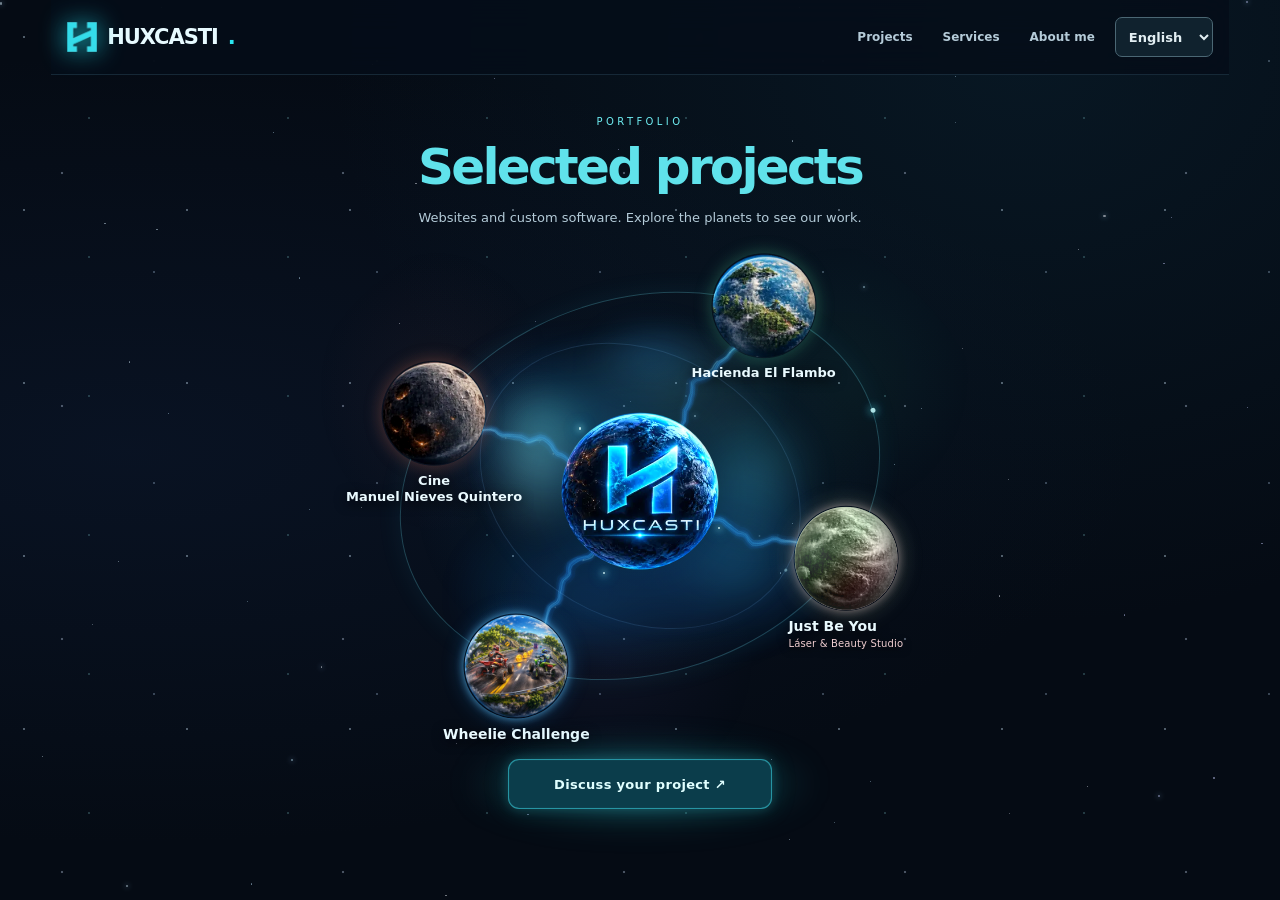
==== index.html @ 581610d3 "Show Hacienda El Flambo project cover in matching responsive panel" ====
<!DOCTYPE html>
<html lang="es">
<head>
<meta charset="UTF-8">
<meta name="viewport" content="width=device-width,initial-scale=1.0,viewport-fit=cover">
<meta name="theme-color" content="#050b17">
<meta name="description" content="Huxcasti crea páginas web, herramientas digitales y sistemas a la medida para negocios en Puerto Rico. Explora nuestros proyectos y solicita una cotización.">
<title>Huxcasti | Diseño web y sistemas digitales en Puerto Rico</title>
<style>
:root { --cyan:#27e0eb; --white:#eaf7ff; --muted:#9ab7cd; --night:#050b17; --line:rgba(129,220,243,.19); }
*{box-sizing:border-box} html,body{height:100%;margin:0;background:var(--night);color:var(--white);font-family:Inter,ui-sans-serif,system-ui,-apple-system,BlinkMacSystemFont,"Segoe UI",sans-serif;overflow:hidden}
button,a{-webkit-tap-highlight-color:transparent} button{font:inherit;cursor:pointer}
canvas#universe{position:fixed;inset:0;display:block;width:100%;height:100%;touch-action:none;outline:none}
#cosmic-bg{position:fixed;inset:0;z-index:0;background:radial-gradient(ellipse at 52% 50%,rgba(11,61,81,.50),transparent 56%),radial-gradient(ellipse at 78% 7%,rgba(40,43,83,.36),transparent 47%),#050b17;pointer-events:none}
#app{position:relative;z-index:2;width:100%;height:100%;pointer-events:none}
header{display:flex;justify-content:space-between;align-items:center;position:absolute;top:0;left:0;width:100%;padding:25px clamp(22px,5vw,74px);pointer-events:none}
.brand{display:flex;align-items:center;gap:13px;text-decoration:none;color:#fff;font-size:21px;font-weight:800;letter-spacing:-.055em;pointer-events:auto}.brand img{width:35px;height:35px;object-fit:contain;filter:drop-shadow(0 0 8px rgba(31,226,235,.35))}.brand .dot{color:var(--cyan)}
.topright{font-size:11px;color:#abc5d3;letter-spacing:.17em;text-transform:uppercase;display:flex;align-items:center;gap:12px}.online{width:7px;height:7px;background:#48e8b0;border-radius:50%;box-shadow:0 0 15px #48e8b0;display:inline-block}
.intro{position:absolute;left:clamp(24px,6vw,90px);top:clamp(112px,22vh,244px);max-width:375px;pointer-events:none}.eyebrow{color:var(--cyan);letter-spacing:.34em;text-transform:uppercase;font-size:10px;font-weight:700;display:block;margin-bottom:17px}.intro h1{font-size:clamp(46px,6.6vw,96px);line-height:.89;margin:0;font-weight:900;letter-spacing:-.075em;text-shadow:0 8px 60px #020813}.intro h1 span{display:block;color:var(--cyan)}.intro p{color:#bdd2df;font-size:clamp(13px,1.14vw,15px);line-height:1.75;max-width:315px;margin-top:22px}.intro .line{width:38px;height:2px;background:var(--cyan);margin-top:24px}
.controls{position:absolute;right:clamp(24px,5vw,72px);bottom:clamp(35px,6vh,70px);text-align:right;max-width:240px;color:#97aec3;font-size:11px;letter-spacing:.06em;line-height:1.8}.controls b{color:#d2faff;font-weight:600}
.project-dock{position:absolute;left:clamp(24px,6vw,90px);bottom:clamp(32px,7vh,76px);display:flex;flex-direction:column;gap:9px;min-width:285px;pointer-events:auto}.dock-title{color:#b5cad6;letter-spacing:.22em;font-size:10px;text-transform:uppercase;margin:0 0 8px}.dock-item{width:100%;display:flex;align-items:center;gap:12px;padding:9px 12px;text-align:left;color:#d6e7f3;border:1px solid transparent;background:transparent;border-radius:12px;transition:background .2s,border-color .2s,transform .2s}.dock-item:hover,.dock-item:focus-visible{outline:none;background:rgba(26,71,87,.3);border-color:var(--line);transform:translateX(4px)}.dock-dot{width:9px;height:9px;flex:none;border-radius:50%;box-shadow:0 0 15px currentColor}.dock-item strong{display:block;font-size:13px;letter-spacing:.005em;font-weight:600}.dock-item small{display:block;font-size:10px;color:#8ca4ba;margin-top:3px}
.hint{position:absolute;top:48%;left:50%;transform:translate(-50%,-50%);font-size:10px;letter-spacing:.2em;text-transform:uppercase;color:rgba(183,237,247,.7);pointer-events:none;white-space:nowrap;opacity:0;transition:opacity .3s}.hint.show{opacity:1}
.tag{position:absolute;z-index:3;transform:translate(-50%,-50%);padding:7px 10px;color:#d8faff;background:rgba(6,22,37,.58);border:1px solid rgba(125,227,240,.18);border-radius:20px;backdrop-filter:blur(9px);font-size:10px;letter-spacing:.12em;text-transform:uppercase;white-space:nowrap;pointer-events:auto;cursor:pointer;transition:background .2s,opacity .2s}.tag:hover{background:rgba(17,78,99,.76)}.tag[hidden]{display:none}
.card-wrap{position:absolute;inset:0;background:rgba(1,7,15,.62);backdrop-filter:blur(7px);display:flex;justify-content:flex-end;align-items:center;pointer-events:auto;opacity:0;visibility:hidden;transition:opacity .28s,visibility .28s}.card-wrap.open{opacity:1;visibility:visible}
.card{margin-right:clamp(18px,6vw,90px);width:min(390px,calc(100vw - 36px));border:1px solid rgba(116,224,245,.25);border-radius:22px;padding:35px;background:linear-gradient(145deg,rgba(14,34,53,.96),rgba(4,13,27,.96));box-shadow:0 28px 115px rgba(0,0,0,.56),inset 0 1px 0 rgba(255,255,255,.07);position:relative;transform:translateX(20px);transition:transform .28s}.card-wrap.open .card{transform:translateX(0)}.close{position:absolute;top:17px;right:17px;width:32px;height:32px;border-radius:50%;border:1px solid rgba(171,233,244,.2);background:rgba(255,255,255,.04);color:#eaf7ff;font-size:20px}.close:hover{background:rgba(255,255,255,.12)}.card-overline{font-size:10px;letter-spacing:.25em;color:var(--cyan);text-transform:uppercase}.card h2{font-size:clamp(28px,3.5vw,38px);line-height:1.05;margin:20px 0 10px;letter-spacing:-.05em}.card p{font-size:14px;color:#b5ccdf;line-height:1.75}.card .tagline{color:#fff;opacity:.8;font-size:12px;margin:0 0 18px}.badges{display:flex;gap:8px;flex-wrap:wrap;margin:22px 0}.badge{border:1px solid rgba(137,216,230,.18);background:rgba(62,125,145,.12);color:#b8dbe9;padding:7px 10px;border-radius:30px;font-size:10px}.visit{display:flex;justify-content:center;align-items:center;gap:8px;width:100%;padding:15px 14px;background:var(--cyan);color:#06212b;border-radius:12px;text-decoration:none;font-size:13px;font-weight:800;transition:transform .2s,filter .2s}.visit:hover{transform:translateY(-2px);filter:brightness(1.09)}.visit[aria-disabled="true"]{pointer-events:none;opacity:.5}.back{display:inline-flex;margin-top:16px;color:#acc8d8;text-decoration:none;font-size:12px;background:transparent;border:none;padding:6px 0}.back:hover{color:white}
#loading{position:fixed;z-index:20;inset:0;background:#050b17;display:flex;align-items:center;justify-content:center;flex-direction:column;gap:22px;transition:opacity .75s,visibility .75s;pointer-events:none}#loading img{width:82px;filter:drop-shadow(0 0 24px #20dcea)}#loading span{font-size:10px;letter-spacing:.3em;text-transform:uppercase;color:#b0ccd7}#loading.done{opacity:0;visibility:hidden}
#fallback{display:none;position:fixed;inset:10vh 5vw 0;overflow-y:auto;padding:36px 10px 45px;text-align:center;background:#050b17;z-index:4}#fallback h1{font-size:44px;margin:8px 0}#fallback p{color:#b9d0df}#fallback a{display:block;text-align:left;border:1px solid #244d60;background:#0e2131;border-radius:12px;padding:18px;margin:14px auto;color:#e8fcff;max-width:500px;text-decoration:none}#fallback small{display:block;color:#91afbf;margin-top:7px}
@media(max-width:760px){header{padding:19px 19px}.brand{font-size:19px}.brand img{width:29px;height:29px}.topright{font-size:8px}.intro{left:24px;top:93px;width:80vw;max-width:320px}.intro h1{font-size:clamp(46px,14vw,66px)}.intro p{font-size:12px;margin-top:12px;max-width:260px;line-height:1.55}.intro .line{margin-top:11px}.eyebrow{margin-bottom:12px;font-size:9px}.project-dock{left:15px;right:15px;bottom:max(18px,env(safe-area-inset-bottom));min-width:0;display:grid;grid-template-columns:repeat(3,minmax(0,1fr));gap:5px}.dock-title{grid-column:1/-1;margin:0 0 1px 3px;font-size:9px}.dock-item{min-width:0;padding:10px 7px 9px;display:flex;align-items:flex-start;flex-direction:column;gap:8px;border:1px solid rgba(91,157,184,.17);background:rgba(6,19,34,.62);backdrop-filter:blur(7px);border-radius:13px}.dock-item:hover{transform:none}.dock-item strong{font-size:11px;line-height:1.12}.dock-item small{font-size:9px;line-height:1.16}.dock-dot{width:7px;height:7px}.controls{display:none}.tag{font-size:8px;padding:5px 8px}.card-wrap{justify-content:center;align-items:flex-end}.card{margin:0 10px max(10px,env(safe-area-inset-bottom));width:calc(100vw - 20px);padding:25px 24px 18px;border-radius:22px}.card h2{font-size:28px}.card p{font-size:13px}.card .badges{margin:12px 0}.card-wrap.open .card{transform:translateY(0)}.card{transform:translateY(18px)}}
@media(max-width:400px){.intro{top:76px}.intro h1{font-size:46px}.intro p{font-size:11px}.project-dock{bottom:max(9px,env(safe-area-inset-bottom))}.tag{letter-spacing:0}}
@media(prefers-reduced-motion:reduce){*{scroll-behavior:auto!important;animation-duration:.001ms!important;transition-duration:.001ms!important}}

/* V2: progresive enhancement. A beautiful, usable HTML/CSS scene exists even with JS disabled. */
#loading{display:none!important}
#fallback{display:block;position:fixed;z-index:12;inset:0;overflow-x:hidden;overflow-y:auto;overscroll-behavior:contain;touch-action:pan-y;
  background:radial-gradient(ellipse at 55% 44%, #11354d 0%, #091525 42%, #040916 85%);
  padding:0 clamp(18px,4vw,55px) max(25px,env(safe-area-inset-bottom));
  color:#e7faff;text-align:center;isolation:isolate}
body.webgl-ready #fallback{display:none!important}
#fallback::before{content:"";position:absolute;inset:0;z-index:-1;pointer-events:none;opacity:.75;
  background-image:radial-gradient(1px 1px at 7% 13%,#fff 99%,transparent),radial-gradient(1.5px 1.5px at 33% 17%,#aef5ff 99%,transparent),radial-gradient(1px 1px at 76% 21%,#fff 99%,transparent),radial-gradient(1px 1px at 89% 55%,#fff 99%,transparent),radial-gradient(2px 2px at 12% 67%,#c5eaff 99%,transparent),radial-gradient(1px 1px at 24% 84%,#fff 99%,transparent),radial-gradient(1px 1px at 72% 85%,#fff 99%,transparent),radial-gradient(1.5px 1.5px at 55% 62%,#fff 99%,transparent);
  background-size:310px 290px}
#fallback .f-head{display:flex;justify-content:space-between;align-items:center;gap:12px;padding:24px 0 4px;max-width:1150px;margin:auto}
#fallback .f-brand{display:flex;align-items:center;gap:10px;font-size:19px;font-weight:850;letter-spacing:-.05em}
#fallback .f-brand img{width:30px;height:30px;object-fit:contain;filter:drop-shadow(0 0 12px #1fd9e6)}
#fallback .f-chip{font-size:10px;letter-spacing:.17em;color:#87e8f1;white-space:nowrap;border:1px solid #2a7280;background:#06232d;padding:9px 12px;border-radius:30px}
#fallback .f-title{margin:27px auto 0;max-width:600px}
#fallback .f-title .f-kicker{font-size:10px;letter-spacing:.34em;color:#6feef3;text-transform:uppercase}
#fallback .f-title h1{margin:12px auto 8px;font-size:clamp(37px,6vw,62px);font-weight:900;letter-spacing:-.065em;line-height:1.02}
#fallback .f-title h1 em{font-style:normal;color:#4be6ee}
#fallback .f-title p{margin:9px auto 0;font-size:13px;line-height:1.55;color:#b5cfdd;max-width:480px}
#fallback .f-space{height: min(53vh,490px);min-height:315px;max-width:660px;margin:8px auto 8px;position:relative;perspective:700px}
#fallback .f-orbit{position:absolute;left:50%;top:50%;width:min(72%,440px);height:74%;border:1px solid rgba(63,220,230,.22);border-radius:50%;transform:translate(-50%,-50%) rotate(-18deg);box-shadow:0 0 60px #2fdcec10}
#fallback .f-orbit.two{width:51%;height:54%;border-color:#9dc2f225;transform:translate(-50%,-50%) rotate(30deg)}
#fallback .f-core{position:absolute;left:50%;top:53%;transform:translate(-50%,-50%);width:116px;height:116px;display:grid;place-items:center;border-radius:50%;background:radial-gradient(circle,#05b5c743 0%,#0b5e7c1d 58%,transparent 71%);box-shadow:0 0 80px 18px #16deed22;animation:f-hover 7s ease-in-out infinite}
#fallback .f-core img{width:80px;height:80px;object-fit:contain;filter:drop-shadow(0 0 20px #0ccadf)}
#fallback a.f-planet{position:absolute;display:flex;align-items:center;flex-direction:column;gap:7px;min-width:115px;max-width:145px;text-decoration:none!important;border:none!important;border-radius:15px;background:transparent!important;margin:0!important;padding:5px!important;color:#eafaff!important;outline-offset:5px;transform:translate(-50%,-50%);animation:f-hover 6s ease-in-out infinite;touch-action:manipulation}
#fallback a.f-planet:focus-visible{outline:2px solid #6be9ef}
#fallback .f-ball{display:block;position:relative;flex:none;width:clamp(68px,16vw,105px);height:clamp(68px,16vw,105px);border-radius:50%;border:1px solid #ffffff24;box-shadow:inset -23px -17px 25px #030610af,inset 9px 8px 25px #ffffff43,0 0 34px currentColor;transition:transform .22s}
#fallback a.f-planet:active .f-ball,#fallback a.f-planet:hover .f-ball{transform:scale(1.13)}
#fallback .f-ball::before{content:"";position:absolute;inset:14%;border-radius:50%;background:repeating-linear-gradient(160deg,transparent 0 15px,#ffffff10 18px 24px,transparent 30px)}
#fallback a.f-planet strong{font-size:clamp(11px,2.2vw,14px);line-height:1.2;text-shadow:0 3px 12px #010710;font-weight:750}
#fallback a.f-planet small{font-size:10px;color:#b3cede;margin:0!important;line-height:1.15}
#fallback .f-cine{left:17%;top:25%;animation-delay:-1s!important}
#fallback .f-cine .f-ball{background:radial-gradient(circle at 31% 24%,#ffc295,#ad4763 37%,#452450 73%,#080b29 100%);color:#ff9875}
#fallback .f-flambo{left:82%;top:34%;animation-delay:-4s!important}
#fallback .f-flambo .f-ball{background:radial-gradient(circle at 31% 22%,#adffda,#3e9f93 32%,#156560 65%,#092332 100%);color:#48f2bc}
#fallback .f-just{left:45%;top:86%;animation-delay:-2s!important}
#fallback .f-just .f-ball{background:radial-gradient(circle at 31% 22%,#e9c8fc,#9172cb 32%,#4b347c 69%,#100c33 100%);color:#bda4ff}
#fallback .f-guide{font-size:12px;letter-spacing:.12em;text-transform:uppercase;color:#8fe9f5;margin:2px auto 10px}
#fallback .f-tiles{display:flex;gap:10px;justify-content:center;flex-wrap:wrap;max-width:1000px;margin:18px auto 15px}
#fallback .f-tiles a{display:block;flex:1 1 190px;max-width:275px;min-width:170px;text-align:left;text-decoration:none;border:1px solid #22536d;background:#071a2ad9;color:#e8fcff;border-radius:12px;margin:0;padding:15px;line-height:1.3}
#fallback .f-tiles a:hover{border-color:#48d6e1;background:#0c293c}
#fallback .f-tiles a b{font-size:13px}#fallback .f-tiles a small{font-size:10px;color:#aac7d6;margin:6px 0 0}
#fallback .f-note{color:#698ba3;font-size:10px;margin:15px auto 8px}
@keyframes f-hover{0%,100%{translate:0 0}50%{translate:0 -11px}}
@media(max-width:600px){#fallback .f-head{padding-top:18px}#fallback .f-chip{font-size:8px;padding:7px 8px}#fallback .f-title{margin-top:25px}#fallback .f-title h1{font-size:42px}#fallback .f-space{height:44vh;min-height:310px;margin-top:6px}#fallback a.f-planet{min-width:100px;max-width:110px}#fallback .f-cine{left:16%;top:26%}#fallback .f-flambo{left:82%;top:36%}#fallback .f-just{left:42%;top:86%}#fallback .f-core{width:92px;height:92px}#fallback .f-core img{width:63px;height:63px}#fallback .f-orbit{height:68%;width:85%}#fallback .f-tiles{margin:20px auto}#fallback .f-tiles a{flex-basis:145px;min-width:120px}}
@media(max-width:375px){#fallback .f-title h1{font-size:34px}#fallback .f-space{height:41vh;min-height:300px}#fallback .f-brand{font-size:16px}}
@media(prefers-reduced-motion:reduce){#fallback .f-core,#fallback a.f-planet{animation:none!important}}


/* V3: selección de planetas sin JavaScript para archivos en iPhone. */
#fallback .f-focus{position:fixed;inset:0;z-index:80;overflow-y:auto;overscroll-behavior:contain;
 background:radial-gradient(ellipse at 50% 30%,#15364c 0%,#071526 43%,#020815 100%);visibility:hidden;opacity:0;pointer-events:none;
 transition:opacity .32s ease,visibility .32s;display:flex;align-items:center;justify-content:center;padding:max(22px,env(safe-area-inset-top)) 18px max(30px,env(safe-area-inset-bottom));text-align:center}
#fallback .f-focus:target{visibility:visible;opacity:1;pointer-events:auto}
#fallback .f-focus-inner{position:relative;width:min(540px,100%);margin:auto;display:flex;flex-direction:column;align-items:center}
#fallback a.f-focus-back{align-self:flex-start;display:inline-flex;text-decoration:none;color:#b7f9ff;font-size:12px;font-weight:650;
 border:1px solid rgba(139,220,234,.31);padding:10px 14px;margin:0 0 8px;border-radius:999px;background:#092534}
#fallback .f-focus-visual{position:relative;width:min(56vw,245px);height:min(56vw,245px);min-width:174px;min-height:174px;
 margin:11px auto 16px;display:grid;place-items:center;transform:translateY(28px) scale(.45);opacity:.2;transition:transform .72s cubic-bezier(.17,.87,.26,1.15),opacity .5s}
#fallback .f-focus:target .f-focus-visual{transform:translateY(0) scale(1);opacity:1}
#fallback .f-focus-visual .f-focus-ball{position:relative;display:block;width:82%;height:82%;border-radius:50%;z-index:2;
 box-shadow:inset -35px -28px 55px #000c,inset 19px 16px 37px #fff4,0 0 60px currentColor;animation:f-close-spin 18s linear infinite}
#fallback .f-focus-visual .f-focus-ball::before{content:"";position:absolute;inset:8%;border-radius:50%;opacity:.8;
 background:repeating-linear-gradient(156deg,transparent 0 13px,#ffffff1c 17px 23px,transparent 27px 42px)}
#fallback .f-focus-aura{position:absolute;inset:-10%;border-radius:50%;background:radial-gradient(circle,#50d6f544,transparent 66%);filter:blur(14px)}
#fallback .f-focus-orbit{position:absolute;inset:7%;border:1px solid #c4fbff53;border-radius:50%;transform:rotate(-35deg) scaleX(1.3) scaleY(.42);z-index:3;pointer-events:none}
#fallback .focus-cine .f-focus-ball{background:radial-gradient(circle at 31% 24%,#ffdab9,#bd5a78 36%,#57284b 71%,#0b1028);color:#ffb081}
#fallback .focus-flambo .f-focus-ball{background:radial-gradient(circle at 31% 24%,#d1ffe4,#4daf9a 34%,#12605b 70%,#07242f);color:#5debc1}
#fallback .focus-just .f-focus-ball{background:radial-gradient(circle at 31% 24%,#f3dafa,#a18ad3 32%,#58418b 67%,#151039);color:#cbb2ff}
#fallback .f-focus-details{max-width:480px;padding:0 6px}#fallback .f-focus-eyebrow{font-size:10px;letter-spacing:.24em;color:#61e7ed;font-weight:700}
#fallback .f-focus-details h2{font-size:clamp(27px,6vw,43px);line-height:1.08;letter-spacing:-.05em;margin:11px 0 7px;color:#f1fbff}
#fallback .f-focus-details strong{display:block;color:#b8eaf0;font-size:12px;font-weight:650}
#fallback .f-focus-details p{font-size:13px;line-height:1.55;color:#bad2df;margin:12px auto 15px;max-width:360px}
#fallback a.f-focus-visit{display:inline-flex;width:min(340px,100%);justify-content:center;align-items:center;
 font-size:14px;font-weight:800;text-decoration:none;color:#042330;background:#35e1e9;padding:15px 18px;border-radius:12px;border:none;margin:0 auto;box-shadow:0 5px 22px #0ed6eb2d}
@keyframes f-close-spin{0%{background-position:0 0}100%{background-position:150px 0}}
@media(min-width:850px){#fallback .f-focus-inner{max-width:900px;display:grid;grid-template-columns:1fr 1fr;column-gap:24px;text-align:left}
 #fallback .f-focus-back{grid-column:1/-1}.f-focus-visual{grid-column:1;grid-row:2;width:270px!important;height:270px!important}
 #fallback .f-focus-details{grid-column:2;grid-row:2;text-align:left}#fallback a.f-focus-visit{margin-left:0}}
@media(max-height:600px){#fallback .f-focus-visual{width:145px;height:145px;min-width:145px;min-height:145px;margin:4px auto}
 #fallback .f-focus-details p{margin:7px auto 11px}}
@media(prefers-reduced-motion:reduce){#fallback .f-focus-visual{transition:none;transform:none;opacity:1}#fallback .f-focus-visual .f-focus-ball{animation:none}}
/* When 3D loads, let the selected planet remain visible behind its info card. */
body.webgl-ready .card-wrap{background:rgba(1,7,15,.18);backdrop-filter:none;pointer-events:none}
body.webgl-ready .card-wrap .card{pointer-events:auto}
body.webgl-ready .card-wrap.open{pointer-events:auto}
@media(max-width:760px){body.webgl-ready .card-wrap .card{background:linear-gradient(145deg,rgba(14,34,53,.94),rgba(4,13,27,.97))}}


/* V4: The selected world grows exactly where it is floating. Props rise above it. */
#fallback .f-space{overflow:visible}
#fallback a.f-planet{transform:translate(-50%,-50%) scale(1);transition:transform .65s cubic-bezier(.16,.84,.20,1.08),filter .35s;z-index:3}
#fallback:has(#world-cine:target) a.f-cine,
#fallback:has(#world-flambo:target) a.f-flambo,
#fallback:has(#world-just:target) a.f-just{transform:translate(-50%,-50%) scale(1.5);z-index:10;filter:brightness(1.12)}
#fallback .f-props{position:absolute;inset:10% -6% 0;z-index:7;pointer-events:none;opacity:0;transform:translateY(20px) scale(.8);transition:opacity .35s,transform .58s cubic-bezier(.16,.84,.20,1.15)}
#fallback:has(#world-cine:target) a.f-cine .f-props,
#fallback:has(#world-flambo:target) a.f-flambo .f-props,
#fallback:has(#world-just:target) a.f-just .f-props{opacity:1;transform:translateY(0) scale(1)}
#fallback .f-prop{position:absolute;top:-4%;display:grid;place-items:center;width:57px;height:57px;line-height:1;filter:drop-shadow(0 7px 12px #000c) drop-shadow(0 0 8px #50d9f44d);animation:f-prop-float 3.4s ease-in-out infinite}
#fallback .f-prop svg{display:block;width:100%;height:100%;overflow:visible;filter:drop-shadow(0 1px 1px #0008)}
#fallback .f-cine .f-prop{filter:drop-shadow(0 7px 11px #000c) drop-shadow(0 0 7px #ffba8660)}
#fallback .f-flambo .f-prop{filter:drop-shadow(0 7px 11px #000c) drop-shadow(0 0 7px #6df5b05c)}
#fallback .f-just .f-prop{filter:drop-shadow(0 7px 11px #000c) drop-shadow(0 0 7px #c9a5ff5c)}
#fallback .f-prop:first-child{left:0;transform:rotate(-15deg)}
#fallback .f-prop:last-child{right:0;top:5%;animation-delay:-1.8s;transform:rotate(14deg)}
@keyframes f-prop-float{0%,100%{translate:0 0}50%{translate:0 -10px}}
/* Project details are now a compact floating caption, never a fullscreen planet popup. */
#fallback .f-focus{inset:auto 12px max(14px,env(safe-area-inset-bottom)) auto;position:fixed;z-index:25;display:block;
  width:min(350px,calc(100vw - 24px));max-height:40vh;overflow-y:auto;padding:16px 18px 18px;
  border:1px solid rgba(134,221,237,.44);border-radius:20px;box-shadow:0 12px 48px #000a;
  background:linear-gradient(155deg,rgba(12,42,58,.97),rgba(3,13,27,.97));backdrop-filter:blur(12px);text-align:left;transform:translateY(12px);transition:opacity .32s,visibility .32s,transform .42s}
#fallback .f-focus:target{transform:translateY(0)}
#fallback .f-focus-inner{display:block;width:100%;margin:0;text-align:left}
#fallback .f-focus-visual{display:none!important}
#fallback a.f-focus-back{margin:0 0 10px;padding:5px 0;border:none!important;background:none!important;font-size:11px}
#fallback .f-focus-details{padding:0;max-width:100%;text-align:left}
#fallback .f-focus-eyebrow{font-size:9px;letter-spacing:.22em}
#fallback .f-focus-details h2{font-size:22px;margin:5px 0 5px}
#fallback .f-focus-details strong{font-size:11px}
#fallback .f-focus-details p{font-size:11px;line-height:1.45;margin:6px 0 11px;max-width:100%}
#fallback a.f-focus-visit{width:100%;font-size:12px;padding:11px 13px;margin:0}
#fallback:has(.f-focus:target) .f-guide{opacity:.3}
@media(max-width:600px){
  #fallback .f-space{height:min(49vh,460px);min-height:335px}
  #fallback .f-focus{left:10px;right:10px;width:auto;max-height:30vh;bottom:max(9px,env(safe-area-inset-bottom));padding:11px 15px 13px;border-radius:16px}
  #fallback .f-focus-details p{display:none}
  #fallback .f-focus-details h2{font-size:20px}
  #fallback .f-focus-details strong{margin-bottom:9px}
  #fallback a.f-focus-back{margin-bottom:4px}
  #fallback .f-prop{width:45px;height:45px}
  #fallback:has(#world-just:target) a.f-just{transform:translate(-50%,-50%) scale(1.34)}
}
@media(max-width:375px){#fallback .f-focus{max-height:33vh}}
@media(prefers-reduced-motion:reduce){#fallback .f-prop{animation:none}}
/* 3D view: preserve the planet in its orbit with an unobtrusive information panel. */
body.webgl-ready .card-wrap{position:absolute;inset:0;display:block;background:transparent;backdrop-filter:none;pointer-events:none!important}
body.webgl-ready .card-wrap.open{pointer-events:none!important}
body.webgl-ready .card-wrap .card{pointer-events:auto;position:absolute;right:clamp(12px,4vw,54px);bottom:clamp(15px,5vh,55px);margin:0;width:min(335px,calc(100vw - 24px));padding:18px 20px;border-radius:16px;transform:translateY(14px)}
body.webgl-ready .card-wrap.open .card{transform:translateY(0)}
body.webgl-ready .card h2{font-size:24px;margin:10px 0 5px}
body.webgl-ready .card p{font-size:12px;line-height:1.46;margin:7px 0}
body.webgl-ready .card .tagline{font-size:11px}
body.webgl-ready .card .badges{margin:10px 0;gap:5px}
body.webgl-ready .card .badge{padding:5px 7px}
body.webgl-ready .card .visit{padding:12px}
body.webgl-ready .card .back{margin-top:6px}
@media(max-width:760px){
  body.webgl-ready .card-wrap .card{width:calc(100vw - 20px);left:10px;right:10px;bottom:max(9px,env(safe-area-inset-bottom));padding:11px 16px 10px}
  body.webgl-ready .card h2{font-size:19px;margin:4px 0}
  body.webgl-ready .card .tagline,body.webgl-ready .card #cardDescription,body.webgl-ready .card .badges{display:none}
  body.webgl-ready .card .visit{padding:10px}
  body.webgl-ready .card .back{margin-top:2px}
  body.webgl-ready .project-dock:has(~ .card-wrap.open){display:none}
  body.webgl-ready .card .close{width:27px;height:27px;top:8px;right:8px}
}


/* Núcleo orbital Huxcasti: H original flotando libre, sin recuadro ni relieve. */
#fallback .f-core.hx-minimal-core{
  --hx-h-mark:url("[data-uri]");
  width:84px;height:84px;z-index:2;
  border:none!important;border-radius:50%;
  background:transparent!important;
  box-shadow:none!important;
  isolation:isolate;overflow:visible;
  animation:none!important;
  pointer-events:none;
}
#fallback .f-core.hx-minimal-core::before{
  content:"";position:absolute;inset:-9px;z-index:-1;
  border:1px solid rgba(106,224,240,.36);
  border-radius:50%;background:transparent;
  box-shadow:0 0 16px rgba(58,196,224,.12),inset 0 0 14px rgba(58,196,224,.06);
  transform:none!important;transform-origin:center;
  animation:hx-orbit-halo 6.8s ease-in-out infinite!important;
  pointer-events:none;
}
#fallback .f-core.hx-minimal-core::after{
  content:"";position:absolute;inset:-38px;z-index:-2;
  border-radius:50%;border:none;
  background:radial-gradient(circle,rgba(25,201,230,.17),rgba(23,122,172,.07) 37%,transparent 70%);
  opacity:.8;box-shadow:none;pointer-events:none;
}
#fallback .f-core.hx-minimal-core .f-h-scene{
  position:relative;display:block;flex:none;
  width:65px;height:66px;
  transform:none;transform-style:flat;
  filter:none!important;
  animation:hx-h-float 7s ease-in-out infinite!important;
}
#fallback .f-core.hx-minimal-core .f-logo-clean{
  position:absolute;inset:0;display:block;width:100%;height:100%;
  -webkit-mask-image:var(--hx-h-mark);mask-image:var(--hx-h-mark);
  -webkit-mask-size:contain;mask-size:contain;
  -webkit-mask-repeat:no-repeat;mask-repeat:no-repeat;
  -webkit-mask-position:center;mask-position:center;
  background:linear-gradient(135deg,#b9fbfa 0%,#61e4ee 47%,#27b7d8 100%);
  opacity:1;transform:none!important;
  filter:drop-shadow(0 0 9px rgba(43,211,228,.48));
}
#fallback .f-core.hx-minimal-core .f-h-scene::before,
#fallback .f-core.hx-minimal-core .f-h-scene::after{
  content:"";position:absolute;width:3px;height:3px;border-radius:50%;
  background:#c5ffff;box-shadow:0 0 8px 2px rgba(87,221,243,.50);
  opacity:.7;pointer-events:none;
}
#fallback .f-core.hx-minimal-core .f-h-scene::before{right:-17px;top:3px}
#fallback .f-core.hx-minimal-core .f-h-scene::after{left:-15px;bottom:8px;width:2px;height:2px;opacity:.4}
#fallback .f-core.hx-minimal-core.hx-emitting .f-logo-clean{
  animation:hx-h-energy-pulse 1.1s ease-in-out both!important;
}
@keyframes hx-orbit-halo{
  0%,100%{opacity:.45;box-shadow:0 0 13px rgba(58,196,224,.10)}
  50%{opacity:.88;box-shadow:0 0 20px rgba(58,196,224,.17)}
}
@keyframes hx-h-float{0%,100%{translate:0 0}50%{translate:0 -4px}}
@keyframes hx-h-energy-pulse{
  0%,100%{filter:drop-shadow(0 0 9px rgba(43,211,228,.48))}
  45%{filter:drop-shadow(0 0 13px rgba(84,242,253,.74))}
}
@media(max-width:600px){
  #fallback .f-core.hx-minimal-core{width:76px;height:76px}
  #fallback .f-core.hx-minimal-core .f-h-scene{width:55px;height:57px}
  #fallback .f-core.hx-minimal-core::before{inset:-8px}
  #fallback .f-core.hx-minimal-core::after{inset:-30px}
}
@media(prefers-reduced-motion:reduce){
  #fallback .f-core.hx-minimal-core .f-h-scene,
  #fallback .f-core.hx-minimal-core::before,
  #fallback .f-core.hx-minimal-core.hx-emitting .f-logo-clean{
    animation:none!important
  }
}


/* Resplandor energético: luz azul detrás del emblema, sin placa ni sombras sólidas. */
#fallback .f-core.hx-minimal-core .hx-energy-aura{
  position:absolute;z-index:0;pointer-events:none;
  inset:-45px;border-radius:50%;
  background:
    radial-gradient(circle at 50% 48%,
      rgba(184,251,255,.30) 0%,
      rgba(74,233,252,.36) 19%,
      rgba(29,177,224,.30) 37%,
      rgba(19,118,187,.13) 58%,
      rgba(15,86,155,0) 76%);
  filter:blur(7px);opacity:.91;
  box-shadow:0 0 31px rgba(28,170,227,.13);
  transform:scale(.92);
  animation:hx-aura-breathe 5.5s ease-in-out infinite;
}
#fallback .f-core.hx-minimal-core .f-h-scene{
  z-index:1;
}
#fallback .f-core.hx-minimal-core .f-logo-clean{
  filter:drop-shadow(0 0 6px rgba(87,242,255,.78)) drop-shadow(0 0 18px rgba(45,197,246,.32));
}
#fallback .f-core.hx-minimal-core::before{
  border-color:rgba(114,232,255,.48);
  box-shadow:0 0 17px rgba(44,202,248,.24), inset 0 0 15px rgba(43,197,248,.12);
}
#fallback .f-core.hx-minimal-core.hx-emitting .hx-energy-aura{
  animation-duration:3.5s;filter:blur(7px) brightness(1.22);
}
@keyframes hx-aura-breathe{
  0%,100%{transform:scale(.88);opacity:.76}
  50%{transform:scale(1.09);opacity:1}
}
@media(max-width:600px){
  #fallback .f-core.hx-minimal-core .hx-energy-aura{inset:-35px;filter:blur(6px)}
}
@media(prefers-reduced-motion:reduce){
  #fallback .f-core.hx-minimal-core .hx-energy-aura{animation:none!important;transform:scale(1)}
}

/* Solo los planetas reciben los gestos orbitales; los espacios vacíos no giran. */
#fallback .f-space{touch-action:auto}
#fallback .f-space a.f-planet{touch-action:none;cursor:grab;-webkit-user-select:none;user-select:none;-webkit-user-drag:none}
#fallback .f-space.is-orbit-dragging a.f-planet{cursor:grabbing}

/* Mejoras ambientales Huxcasti: no afectan el arrastre ni la órbita existente. */
#fallback .f-head{flex-wrap:wrap}
#fallback .f-head a.hx-contact{display:inline-flex!important;align-items:center;justify-content:center;max-width:none;width:auto;margin:0;padding:10px 14px;border-radius:999px;border:1px solid #39cfde88;background:#073244ba;color:#e0ffff;font-size:11px;font-weight:750;letter-spacing:.03em;text-decoration:none;white-space:nowrap;box-shadow:0 0 18px #1cd5e522;transition:background .2s,border-color .2s}
#fallback .f-head a.hx-contact:hover,#fallback .f-head a.hx-contact:focus-visible{background:#0b5361;border-color:#65f0f4}
#fallback .hx-stars-depth{position:absolute;inset:0;z-index:0;pointer-events:none;overflow:hidden;opacity:.62;background-image:radial-gradient(1px 1px at 16% 25%,#b9f4ffe0 98%,transparent),radial-gradient(1px 1px at 65% 16%,#ffffffcc 98%,transparent),radial-gradient(1.5px 1.5px at 87% 63%,#5bc9ffcc 98%,transparent),radial-gradient(1px 1px at 37% 77%,#ffffffa6 98%,transparent);background-size:410px 340px;transform:translate3d(var(--hx-star-x,0px),var(--hx-star-y,0px),0);transition:transform .15s ease-out}
#fallback .hx-shooting-star{position:absolute;left:76%;top:14%;width:clamp(74px,17vw,145px);height:2px;border-radius:50px;opacity:0;pointer-events:none;background:linear-gradient(90deg,transparent,#67d8f25c,#e5fdff);box-shadow:0 0 9px #92f7ffa6;transform:rotate(-25deg);animation:hx-shoot 19s linear infinite}
#fallback .hx-shooting-star:nth-child(2){left:94%;top:44%;animation-delay:-11s;animation-duration:27s;width:92px}
@keyframes hx-shoot{0%,77%,85%,100%{opacity:0;translate:0 0}78%{opacity:0;translate:0 0}79%{opacity:.85}82%{opacity:0;translate:-210px 105px}}
#fallback .f-core::before{animation:hx-core-pulse 6.4s ease-in-out infinite;transform-origin:center}
@keyframes hx-core-pulse{0%,100%{opacity:.65;transform:scale(.87)}50%{opacity:1;transform:scale(1.16)}}
#fallback .f-coming{position:absolute;left:88%;top:85%;z-index:2;transform:translate(-50%,-50%);pointer-events:none;opacity:.55;display:flex;flex-direction:column;align-items:center;gap:7px;width:93px;font-size:8px;letter-spacing:.15em;font-weight:750;color:#b4d4e6;text-transform:uppercase;text-shadow:0 2px 8px #010711;animation:f-hover 8s ease-in-out infinite;animation-delay:-2.6s}
#fallback .f-coming-ball{width:38px;height:38px;border-radius:50%;display:block;border:1px solid #bfdefc3d;background:radial-gradient(circle at 33% 29%,#b9c6e8 0%,#5c6a96 30%,#28304d 62%,#090f24 100%);box-shadow:inset -11px -9px 16px #020712b8,0 0 18px #7794f74c}
@media(max-width:600px){#fallback .f-head{row-gap:7px}#fallback .f-head a.hx-contact{order:3;margin:1px auto 0!important;padding:8px 14px;font-size:10px}#fallback .f-title{margin-top:19px}#fallback .f-coming{left:87%;top:84%;font-size:7px;width:81px;opacity:.49}#fallback .f-coming-ball{width:30px;height:30px}}
@media(prefers-reduced-motion:reduce){#fallback .f-core::before,#fallback .f-coming,#fallback .hx-shooting-star{animation:none!important}#fallback .hx-shooting-star{display:none}#fallback .hx-stars-depth{transition:none}}

/* Ondas de energía desde la H hacia cada planeta; visual y sin capturar gestos. */
#fallback .hx-energy-layer{
  position:absolute;inset:0;width:100%;height:100%;overflow:visible;
  z-index:1;pointer-events:none;opacity:0
}
#fallback .hx-energy-layer.hx-energy-active{opacity:1}
#fallback .hx-energy-trail{opacity:.38;filter:drop-shadow(0 0 4px #45edff)}
#fallback .hx-energy-particle{opacity:.9;filter:drop-shadow(0 0 5px #9affff)}
#fallback .hx-energy-core{opacity:.9;filter:drop-shadow(0 0 4px #e2ffff)}
#fallback .f-core{z-index:2}
/* La energía ilumina la superficie del planeta; no forma anillos blancos. */
#fallback .f-planet .f-ball::after{
  content:"";position:absolute;inset:0;border-radius:50%;
  border:0!important;outline:0!important;box-shadow:none!important;
  opacity:0;pointer-events:none;transform:none;
  background:
    radial-gradient(circle at 33% 28%,rgba(230,255,255,.68) 0%,rgba(121,239,255,.39) 15%,rgba(42,183,236,.24) 34%,transparent 70%),
    radial-gradient(ellipse at 69% 69%,rgba(63,217,246,.31) 0%,transparent 64%),
    linear-gradient(127deg,transparent 13%,rgba(182,247,255,.18) 42%,transparent 68%);
  mix-blend-mode:screen
}
#fallback .f-planet.hx-energy-received .f-ball::after{
  animation:hx-world-charge-surface 1.1s ease-out both
}
@keyframes hx-world-charge-surface{
  0%{opacity:0;filter:brightness(1)}
  19%{opacity:.98;filter:brightness(1.3)}
  43%{opacity:.70;filter:brightness(1.18)}
  70%{opacity:.32;filter:brightness(1.05)}
  100%{opacity:0;filter:brightness(1)}
}
#fallback .f-core.hx-emitting .f-logo-clean{
  animation:hx-logo-emit 1.25s ease-out
}
@keyframes hx-logo-emit{
  0%,100%{filter:drop-shadow(0 0 16px rgba(31,223,235,.85))}
  30%{filter:drop-shadow(0 0 29px rgba(137,252,255,1)) brightness(1.24)}
}
@media(prefers-reduced-motion:reduce){
  #fallback .hx-energy-layer{display:none!important}
  #fallback .f-core.hx-emitting .f-logo-clean,
  #fallback .f-planet.hx-energy-received .f-ball::after{animation:none!important}
}

/* CTA después de los planetas: encabezado compacto y composición elevada. */
#fallback .f-action{
  position:relative;z-index:5;display:flex;justify-content:center;align-items:center;
  width:100%;margin:25px auto 30px;pointer-events:auto
}
#fallback .f-action a.hx-contact{
  display:inline-flex;justify-content:center;align-items:center;min-height:50px;
  min-width:min(264px,calc(100vw - 52px));max-width:100%;
  padding:13px 24px;border-radius:999px;border:1px solid #39cfde99;
  color:#e0ffff;background:#073244dc;text-decoration:none;white-space:nowrap;
  font-size:14px;font-weight:800;letter-spacing:.025em;
  box-shadow:0 0 22px #1cd5e53d;transition:background .2s,border-color .2s,transform .2s
}
#fallback .f-action a.hx-contact:hover,
#fallback .f-action a.hx-contact:focus-visible{
  background:#0b5361;border-color:#65f0f4;transform:translateY(-2px)
}
@media(max-width:600px){
  #fallback .f-head{padding-top:16px;row-gap:0}
  #fallback .f-title{margin-top:13px}
  #fallback .f-title h1{margin-top:10px;margin-bottom:6px}
  #fallback .f-title p{margin-top:7px}
  #fallback .f-cine{left:20%;top:37%}
  #fallback .f-space{
    height:clamp(310px,43svh,430px);min-height:310px;
    margin-top:0;margin-bottom:0
  }
  #fallback .f-action{margin:26px auto max(23px,env(safe-area-inset-bottom))}
}
@media(max-width:375px){
  #fallback .f-title{margin-top:9px}
  #fallback .f-space{height:300px;min-height:300px}
}
@media(max-width:600px) and (max-height:690px){
  #fallback .f-title{margin-top:9px}
  #fallback .f-space{height:298px;min-height:298px}
}

/* V7: naturally shaded geological planets; procedural seamless terrain.
   The texture remains on the circular element for reliable iOS Safari rendering. */
#fallback .f-planet .f-ball.hx-textured{
  position:relative;isolation:isolate;
  border-radius:50%!important;
  border:1px solid rgba(195,224,233,.25);
  background-repeat:repeat-x!important;
  background-size:200% 100%!important;
  background-position:0% center;
  background-clip:padding-box;
  box-shadow:
    inset -14px -12px 20px rgba(1,3,13,.67),
    inset 4px 6px 9px rgba(246,253,255,.10),
    0 0 11px color-mix(in srgb,currentColor 35%,transparent),
    0 0 26px color-mix(in srgb,currentColor 15%,transparent);
  filter:contrast(1.07) saturate(.95);
  animation:hx-world-spin var(--hx-world-day,72s) linear infinite;
}
@keyframes hx-world-spin{
  from{background-position:0% center}
  to{background-position:-200% center}
}
#fallback .f-planet .f-ball.hx-textured::before{
  content:"";position:absolute;inset:0;z-index:2;opacity:1;
  border-radius:50%;pointer-events:none;
  background:
    radial-gradient(circle at var(--hx-light-x,36%) var(--hx-light-y,30%),
      rgba(250,255,255,.22) 0%,rgba(219,239,248,.09) 23%,
      rgba(40,51,78,.06) 40%,rgba(4,10,27,.41) 68%,
      rgba(1,3,15,.81) 93%,rgba(0,2,10,.91) 100%),
    radial-gradient(circle at 55% 50%,transparent 46%,rgba(1,3,15,.35) 98%);
  box-shadow:
    inset 4px 4px 8px rgba(244,252,255,.05),
    inset -9px -13px 15px rgba(0,2,12,.40);
}
#fallback .f-planet .f-ball.hx-textured::after{z-index:4}
#fallback .f-cine .f-ball.hx-textured{--hx-world-day:68s;color:#d27964}
#fallback .f-flambo .f-ball.hx-textured{--hx-world-day:88s;color:#59c39c}
#fallback .f-just .f-ball.hx-textured{--hx-world-day:78s;color:#b3a0da}
body.hx-page-inactive #fallback .f-ball.hx-textured{animation-play-state:paused!important}
@media(prefers-reduced-motion:reduce){
  #fallback .f-ball.hx-textured{animation:none!important}
}

/* Huxcasti commercial services — self-contained addition below the original universe and CTA. */
#fallback .hx-services{position:relative;z-index:5;max-width:1040px;margin:12px auto 76px;padding:30px clamp(16px,3vw,34px) 25px;border:1px solid rgba(113,209,229,.2);border-radius:24px;background:linear-gradient(150deg,rgba(12,38,58,.88),rgba(4,16,30,.89));box-shadow:0 18px 55px rgba(0,0,0,.2);text-align:center}
#fallback .hx-services-eyebrow{font-size:10px;color:#61e6ee;letter-spacing:.2em;font-weight:800}
#fallback .hx-services h2{font-size:clamp(24px,4vw,38px);line-height:1.15;letter-spacing:-.04em;margin:12px auto;max-width:580px}
#fallback .hx-services-lead{font-size:13px;color:#b5d0e0;max-width:600px;line-height:1.7;margin:0 auto 23px}
#fallback .hx-services-grid{display:grid;grid-template-columns:repeat(3,minmax(0,1fr));gap:13px;text-align:left}
#fallback .hx-service{min-width:0;border:1px solid rgba(116,207,226,.2);background:rgba(5,22,39,.78);border-radius:17px;padding:20px 17px;display:flex;flex-direction:column;align-items:flex-start}
#fallback .hx-service-icon{color:#5ae6ef;font-size:22px;font-weight:800}
#fallback .hx-service h3{font-size:16px;line-height:1.3;margin:10px 0 6px;color:#f0fcff}
#fallback .hx-service p{font-size:12px;line-height:1.65;color:#b5d0e0;margin:0 0 19px;flex:1}
#fallback .hx-service a{font-size:12px;color:#6eeef4;text-decoration:none;font-weight:750;padding:5px 0}
#fallback .hx-service a:hover,#fallback .hx-service a:focus-visible{color:#fff;text-decoration:underline}
@media(max-width:680px){#fallback .hx-services{margin:14px auto 44px;padding:23px 15px 19px;border-radius:18px}#fallback .hx-services-grid{grid-template-columns:1fr;gap:9px}#fallback .hx-service{padding:15px 16px}#fallback .hx-service h3{margin:6px 0}#fallback .hx-service p{margin-bottom:10px}#fallback .hx-services-lead{margin-bottom:17px}}


/* Huxcasti: portada profesional, con el universo conservado en el portafolio */
#fallback{background:radial-gradient(ellipse at 80% 5%,#12435a38,transparent 48%),radial-gradient(ellipse at 10% 50%,#162c553a,transparent 62%),#050b14!important;scroll-behavior:smooth}
#fallback::before{opacity:.15}
#fallback .hx-stars-depth{opacity:.12}
#fallback .hx-shooting-star{display:none!important}
#fallback .hx-site-header{position:sticky;top:0;z-index:60;width:100%;max-width:1220px;min-height:75px;margin:0 auto;padding:14px 16px;display:flex;justify-content:space-between;align-items:center;gap:20px;background:rgba(5,13,25,.86);border-bottom:1px solid rgba(129,199,225,.15);backdrop-filter:blur(16px);-webkit-backdrop-filter:blur(16px)}
#fallback .hx-site-header .f-brand{font-size:21px;white-space:nowrap}
#fallback .hx-site-nav{display:flex;gap:30px;align-items:center}
#fallback .hx-site-nav a{text-decoration:none;color:#b5cbd8;font-size:12px;font-weight:700}
#fallback .hx-site-nav a:hover,#fallback .hx-site-nav a:focus-visible{color:#69ebef}
#fallback .hx-header-contact{padding:11px 18px;border-radius:10px;background:#104256a8;border:1px solid #65dfe062;color:#defeff;font-size:12px;font-weight:800;text-decoration:none;white-space:nowrap}
#fallback .hx-header-contact:hover{background:#17556b}
#fallback .hx-hero{position:relative;z-index:2;display:grid;grid-template-columns:1.08fr .92fr;align-items:center;gap:30px;width:min(1180px,100%);margin:0 auto;padding:77px 16px 92px;text-align:left}
#fallback .hx-hero-copy{min-width:0;position:relative;z-index:2}
#fallback .hx-kicker{display:inline-flex;align-items:center;gap:10px;color:#85eaf0;letter-spacing:.18em;font-size:10px;font-weight:800}
#fallback .hx-kicker i{width:7px;height:7px;border-radius:50%;background:#5be6c8;box-shadow:0 0 12px #5be6c885}
#fallback .hx-hero h2{font-size:clamp(39px,4.8vw,68px);line-height:1.07;letter-spacing:-.065em;font-weight:850;margin:24px 0 20px;color:#f1fcff;text-wrap:balance}
#fallback .hx-hero h2 span{background:linear-gradient(110deg,#85f4f5,#48bcd7 69%,#a4a6fa);color:transparent;-webkit-background-clip:text;background-clip:text}
#fallback .hx-hero-lead{font-size:clamp(14px,1.3vw,17px);line-height:1.8;color:#b3cad8;max-width:520px;margin:0 0 28px}
#fallback .hx-hero-actions{display:flex;flex-wrap:wrap;gap:11px}
#fallback .hx-primary-action,#fallback .hx-secondary-action{min-height:49px;display:inline-flex;align-items:center;justify-content:center;text-decoration:none;border-radius:11px;padding:12px 20px;font-size:13px;font-weight:800;transition:transform .2s,background .2s}
#fallback .hx-primary-action{color:#072a34;background:#5de5ea;box-shadow:0 6px 25px #33b9d233}
#fallback .hx-primary-action:hover,#fallback .hx-primary-action:focus-visible{background:#9af5f3;transform:translateY(-2px)}
#fallback .hx-secondary-action{color:#c8e7f0;border:1px solid #97d7e14a;background:#102235a8}
#fallback .hx-secondary-action:hover{background:#15394c}
#fallback .hx-hero-values{display:flex;flex-wrap:wrap;gap:12px 18px;margin-top:28px;color:#8eacbd;font-size:11px}
#fallback .hx-hero-values span::before{content:"✓";color:#5fe8cb;font-weight:800;margin-right:6px}
#fallback .hx-hero-visual{height:clamp(330px,35vw,448px);width:100%;position:relative;overflow:hidden;border-radius:25px;background:radial-gradient(circle at 52% 46%,#1d668147,transparent 51%),linear-gradient(145deg,#112537,#061423 70%,#06101e);border:1px solid #81d5e538;box-shadow:0 22px 80px #0005,inset 0 1px #ffffff12}
#fallback .hx-visual-grid{position:absolute;inset:0;background-image:linear-gradient(#9aeaf214 1px,transparent 1px),linear-gradient(90deg,#9aeaf214 1px,transparent 1px);background-size:28px 28px;mask-image:radial-gradient(circle,#000,transparent 75%);-webkit-mask-image:radial-gradient(circle,#000,transparent 75%)}
#fallback .hx-visual-glow{position:absolute;inset:13%;border-radius:50%;background:radial-gradient(circle,#2ad4ee45,transparent 67%);filter:blur(22px)}
#fallback .hx-visual-ring{position:absolute;left:50%;top:46%;transform:translate(-50%,-50%) rotate(-20deg);border:1px solid #8ceff244;border-radius:50%;pointer-events:none}
#fallback .hx-ring-one{width:83%;height:68%;box-shadow:0 0 23px #16dfec15}
#fallback .hx-ring-two{width:61%;height:52%}
#fallback .hx-visual-monogram{position:absolute;top:45%;left:50%;transform:translate(-50%,-50%) rotateY(-13deg);font-size:clamp(155px,17vw,215px);font-weight:950;letter-spacing:-.1em;padding-right:.1em;line-height:1.2;background:linear-gradient(110deg,#ecffff,#8be8f2 27%,#1f7096 42%,#e2ffff 58%,#195479 76%,#a1fdff);-webkit-background-clip:text;background-clip:text;color:transparent;filter:drop-shadow(5px 7px 0 #07425d) drop-shadow(11px 13px 0 #051a2b) drop-shadow(0 0 16px #33d4ec75)}
#fallback .hx-float{position:absolute;z-index:2;color:#b9e5ef;font-weight:800;letter-spacing:.07em;font-size:9px;border:1px solid #6bbfd34c;background:#082537d9;padding:9px 11px;border-radius:8px;backdrop-filter:blur(8px)}
#fallback .hx-float-one{top:16%;left:6%}
#fallback .hx-float-two{top:29%;right:5%}
#fallback .hx-float-three{bottom:22%;left:7%}
#fallback .hx-visual-caption{position:absolute;bottom:16px;left:0;right:0;text-align:center;color:#7aa3b3;font-size:9px;font-weight:750;letter-spacing:.13em}
#fallback .hx-services{width:min(1180px,100%);max-width:1180px;margin:0 auto;padding:37px clamp(18px,3vw,38px);background:linear-gradient(145deg,#0c2031ef,#06121ff2);border-color:#84d5e42d}
#fallback .hx-services h2{max-width:700px}
#fallback .hx-service{background:linear-gradient(112deg,#091e2ff5 12%,#091e2f99 100%);border-color:#85d1e333;border-radius:15px}
/* The sky continues with the page as the introduction and services scroll past. */
#fallback .hx-hero::before,
#fallback .hx-services::before {
  content:"";
  position:absolute;
  z-index:-1;
  inset:0 calc(50% - 50vw);
  pointer-events:none;
  background:
    radial-gradient(circle at 24px 37px, #d3ecff9e .65px, transparent 1.4px) 0 0 / 163px 173px,
    radial-gradient(circle at 89px 118px, #8cdae080 .55px, transparent 1.25px) 0 0 / 199px 139px,
    radial-gradient(circle at 154px 61px, #b6d2f06b .65px, transparent 1.3px) 0 0 / 223px 211px,
    radial-gradient(circle at 62px 173px, #d3e5ff82 .8px, transparent 1.6px) 0 0 / 281px 233px,
    radial-gradient(circle at 137px 92px, #e2f7ffbd .85px, #8edbe761 1.4px, transparent 3px) 0 0 / 347px 281px,
    radial-gradient(circle at 275px 201px, #e3ddff8c .8px, transparent 1.7px) 0 0 / 389px 317px;
}
#fallback .hx-services::before { background-position:57px -43px; }
#fallback .hx-portfolio{position:relative;z-index:3;width:min(1180px,100%);margin:0 auto;padding:0 16px 22px}
#fallback .hx-portfolio .f-title{max-width:760px;margin:41px auto 0}
#fallback .hx-portfolio .f-title h1{color:#f4fbff;font-size:clamp(30px,5vw,50px);font-weight:900;letter-spacing:-.055em;line-height:1.12;margin:12px 0}
#fallback .hx-portfolio .f-title h1 em{color:#60e2eb;font-style:normal}
#fallback .hx-portfolio .f-title p{font-size:13px;color:#b4cbd8;line-height:1.7;max-width:560px;margin:10px auto 0}
#fallback .hx-portfolio .f-space{margin:9px auto 0}
#fallback .hx-portfolio .f-action{margin:12px auto 23px}
#fallback .hx-portfolio .f-action a.hx-contact{border-radius:11px;background:#0b3d4b;font-size:13px}
#fallback #inicio,#fallback #servicios,#fallback #proyectos{scroll-margin-top:90px}
@media(max-width:900px){#fallback .hx-site-nav{gap:16px}#fallback .hx-hero{gap:14px;padding-top:55px;padding-bottom:63px}#fallback .hx-hero h2{font-size:clamp(36px,4.6vw,51px)}#fallback .hx-hero-visual{height:350px}}
@media(max-width:700px){
 #fallback .hx-site-header{min-height:64px;padding:12px 3px;gap:10px}
 #fallback .hx-site-header .f-brand{font-size:18px}
 #fallback .hx-site-header .f-brand img{width:29px;height:29px}
 #fallback .hx-site-nav{display:none}
 #fallback .hx-header-contact{padding:10px 12px;font-size:11px}
 #fallback .hx-hero{display:flex;flex-direction:column;align-items:stretch;gap:23px;padding:44px 2px 46px}
 #fallback .hx-hero h2{font-size:clamp(38px,9vw,57px);margin:18px 0 16px}
 #fallback .hx-hero-lead{font-size:14px;line-height:1.7}
 #fallback .hx-primary-action,#fallback .hx-secondary-action{min-height:45px;font-size:12px;padding:10px 15px}
 #fallback .hx-hero-visual{height:295px;border-radius:17px}
 #fallback .hx-visual-monogram{font-size:156px}
 #fallback .hx-float{font-size:8px;padding:7px 8px}
 #fallback .hx-services{padding:27px 16px}
 #fallback .hx-portfolio{padding:0 0 10px}
 #fallback .hx-portfolio .f-title{margin:24px auto 0}
 #fallback .hx-portfolio .f-title h1{font-size:clamp(29px,7vw,40px)}
 #fallback .hx-portfolio .f-title p{font-size:12px}
}
@media(max-width:390px){#fallback .hx-hero h2{font-size:36px}#fallback .hx-hero-visual{height:260px}#fallback .hx-visual-monogram{font-size:125px}#fallback .hx-float{font-size:7px}#fallback .hx-primary-action,#fallback .hx-secondary-action{width:100%}}
@media(prefers-reduced-motion:reduce){#fallback{scroll-behavior:auto}}


/* Portada: emblema Huxcasti auténtico (no carácter tipográfico). */
#fallback .hx-visual-monogram{
  top:46%;left:50%;width:clamp(150px,49%,255px);height:auto;aspect-ratio:246/251;
  padding:0;letter-spacing:normal;line-height:normal;
  display:grid;place-items:center;isolation:isolate;
  transform:translate(-50%,-50%) rotateY(-12deg) rotateX(6deg);
  font-size:initial;font-weight:normal;background:none;color:inherit;filter:none;
}
#fallback .hx-visual-monogram::before{
  content:"";position:absolute;z-index:-1;inset:-17%;border-radius:50%;
  background:radial-gradient(circle,rgba(59,218,232,.35) 0%,rgba(26,108,147,.15) 45%,transparent 75%);
  filter:blur(19px);pointer-events:none;
}
#fallback .hx-hero-brand-mark{
  display:block;width:100%;height:100%;object-fit:contain;
  filter:drop-shadow(3px 3px 0 #16657d) drop-shadow(7px 6px 0 #08465e)
    drop-shadow(12px 12px 0 #032b40) drop-shadow(0 0 23px rgba(41,211,230,.49));
  animation:hx-brand-float 7s ease-in-out infinite;transform-origin:center center;
}
@keyframes hx-brand-float{0%,100%{transform:translateY(0)}50%{transform:translateY(-7px)}}
@media(max-width:700px){
  #fallback .hx-visual-monogram{width:clamp(144px,52%,203px);top:45%}
  #fallback .hx-hero-brand-mark{filter:drop-shadow(3px 3px 0 #16657d) drop-shadow(6px 6px 0 #08465e) drop-shadow(8px 9px 0 #032b40) drop-shadow(0 0 19px rgba(41,211,230,.4))}
}
@media(max-width:390px){#fallback .hx-visual-monogram{width:clamp(125px,48%,155px)}}
@media(prefers-reduced-motion:reduce){#fallback .hx-hero-brand-mark{animation:none}}


/* Professional hero image: preserve the complete composition at every screen size. */
#fallback .hx-hero-visual.hx-professional-visual{height:auto;aspect-ratio:3/2;background:#07121e;border:1px solid #81d5e538;box-shadow:0 22px 65px #0006}
#fallback .hx-professional-image{display:block;width:100%;height:100%;object-fit:contain}

/* Hero: product-first presentation. These are illustrative UI mockups, not customer data. */
#fallback .hx-product-showcase{position:relative;isolation:isolate;background:radial-gradient(ellipse at 48% 48%,#1a78914a,transparent 68%),linear-gradient(145deg,#0f2b3b,#071724 75%);border:1px solid #84d9eb55;box-shadow:0 22px 65px #0006;overflow:hidden}
#fallback .hx-product-eyebrow{position:absolute;top:8%;left:7%;z-index:2;font-size:8px;font-weight:800;letter-spacing:.16em;color:#a4dce4}
#fallback .hx-device-laptop{position:absolute;left:5%;bottom:17%;width:79%;z-index:2;transform:rotate(-3deg);filter:drop-shadow(0 13px 14px #0008)}
#fallback .hx-laptop-screen{width:100%;aspect-ratio:1.60;background:#f2f7f9;border:5px solid #213749;border-radius:11px 11px 4px 4px;overflow:hidden;box-shadow:0 0 0 1px #a2c0cb6b}
#fallback .hx-browser-bar{height:11%;min-height:17px;background:#183343;border-bottom:1px solid #305467;display:flex;align-items:center;justify-content:center;position:relative;font-size:7px;color:#b1d0dc}
#fallback .hx-browser-bar>span:last-child{background:#0d2232;padding:3px 17px;border-radius:4px}
#fallback .hx-browser-dots{position:absolute;left:9px;display:flex;gap:4px}
#fallback .hx-browser-dots i{height:5px;width:5px;border-radius:50%;background:#ed9a8f}
#fallback .hx-browser-dots i:nth-child(2){background:#e7c371}
#fallback .hx-browser-dots i:nth-child(3){background:#72c7a7}
#fallback .hx-dash-layout{display:grid;grid-template-columns:23% 1fr;height:89%;text-align:left}
#fallback .hx-dash-sidebar{background:#123344;color:#a5c8d6;padding:9px 6px;display:flex;flex-direction:column;gap:4px}
#fallback .hx-dash-sidebar b{font-size:15px;color:#d9ffff;padding:0 5px 5px}
#fallback .hx-dash-sidebar b span{color:#48e3e8}
#fallback .hx-dash-sidebar small{font-size:7px;padding:6px 5px;white-space:nowrap;border-radius:4px}
#fallback .hx-dash-sidebar small.active{background:#1d6473;color:#e4ffff}
#fallback .hx-dash-main{min-width:0;padding:10px 11px;color:#214757}
#fallback .hx-dash-heading{display:flex;align-items:center;justify-content:space-between}
#fallback .hx-dash-heading small{display:block;color:#819cab;font-size:6px;letter-spacing:.06em}
#fallback .hx-dash-heading b{display:block;font-size:12px;margin-top:4px}
#fallback .hx-dash-heading i{font-size:8px;font-style:normal;font-weight:800;border-radius:50%;padding:7px;background:#d9f2f1}
#fallback .hx-dash-stats{display:grid;grid-template-columns:repeat(3,minmax(0,1fr));gap:6px;margin:10px 0}
#fallback .hx-dash-stats div{padding:7px;border:1px solid #dfebf0;background:#fff;border-radius:6px}
#fallback .hx-dash-stats small{display:block;color:#7f9caa;font-size:6px;white-space:nowrap}
#fallback .hx-dash-stats b{display:block;color:#23596b;font-size:15px;line-height:1.6}
#fallback .hx-dash-list{border:1px solid #dfecf1;background:#fff;border-radius:7px;overflow:hidden}
#fallback .hx-dash-list-title{padding:8px;display:flex;align-items:center;justify-content:space-between;border-bottom:1px solid #e9f0f4}
#fallback .hx-dash-list-title b{font-size:8px}
#fallback .hx-dash-list-title small{font-size:6px;color:#248ca1}
#fallback .hx-dash-entry{padding:6px 8px;display:flex;align-items:center;gap:6px;border-bottom:1px solid #ecf3f5}
#fallback .hx-dash-entry:last-child{border:0}
#fallback .hx-dash-entry>i{width:22px;height:22px;flex:none;background:#def4f0;color:#348674;border-radius:5px;display:grid;place-items:center;font-size:7px;font-weight:800;font-style:normal}
#fallback .hx-dash-entry>div{flex:1;min-width:0}
#fallback .hx-dash-entry b{display:block;font-size:7px;white-space:nowrap}
#fallback .hx-dash-entry small{display:block;font-size:6px;color:#8aa2ad;white-space:nowrap}
#fallback .hx-dash-entry em{background:#ddf4e8;color:#298974;padding:3px 5px;border-radius:4px;font-style:normal;font-size:6px;font-weight:800}
#fallback .hx-dash-entry em.pending{background:#fff1d6;color:#a78038}
#fallback .hx-laptop-base{width:110%;height:10px;margin:0 0 0 -5%;background:linear-gradient(#94b8c8,#41566c 63%,#21374b);border-radius:0 0 18px 18px;clip-path:polygon(4% 0,96% 0,100% 63%,93% 100%,7% 100%,0 63%)}
#fallback .hx-device-phone{position:absolute;z-index:3;right:4%;bottom:7%;width:27%;height:69%;max-width:146px;background:#edf8fa;border:5px solid #1c3446;box-shadow:0 0 0 1px #c4e4ed77,0 14px 30px #0008;border-radius:23px;overflow:hidden;transform:rotate(7deg)}
#fallback .hx-phone-notch{position:absolute;top:4px;left:33%;width:34%;height:8px;border-radius:8px;background:#183445;z-index:2}
#fallback .hx-phone-inner{height:100%;display:flex;flex-direction:column;padding:21px 8px 12px;overflow:hidden;background:linear-gradient(#f8ffff,#e6f3f6);text-align:left}
#fallback .hx-phone-brand{font-size:8px;color:#1f4b5b;letter-spacing:.05em;margin-bottom:9px}
#fallback .hx-phone-brand span{color:#1cafb9}
#fallback .hx-phone-banner{padding:10px 8px;background:linear-gradient(140deg,#115f72,#17344d);color:white;border-radius:7px;margin-bottom:9px}
#fallback .hx-phone-banner small{display:block;color:#a7efee;letter-spacing:.09em;font-size:5px}
#fallback .hx-phone-banner b{display:block;font-size:11px;line-height:1.25;margin-top:6px}
#fallback .hx-phone-prompt{font-size:7px;color:#456a79;margin-bottom:5px}
#fallback .hx-phone-dates{display:grid;grid-template-columns:repeat(4,1fr);gap:3px;text-align:center;color:#668793}
#fallback .hx-phone-dates small,#fallback .hx-phone-dates span{font-size:7px;line-height:2;border-radius:4px}
#fallback .hx-phone-dates span.chosen{background:#20a6b2;color:#fff}
#fallback .hx-phone-fakebutton{display:block;margin-top:9px;background:#2299a9;color:white;text-align:center;padding:8px 3px;border-radius:5px;font-size:6px;font-weight:800;white-space:nowrap}
#fallback .hx-phone-foot{display:block;font-size:6px;color:#6696a1;margin-top:10px}
#fallback .hx-phone-home{position:absolute;bottom:5px;left:33%;width:34%;height:3px;background:#67818c;border-radius:4px}
#fallback .hx-product-showcase .hx-visual-caption{bottom:14px;font-size:8px}
@media(max-width:700px){
 #fallback .hx-product-showcase{height:300px}
 #fallback .hx-product-eyebrow{font-size:7px;top:6%;left:5%}
 #fallback .hx-device-laptop{left:4%;width:83%;bottom:17%}
 #fallback .hx-laptop-screen{border-width:4px}
 #fallback .hx-dash-sidebar{padding:6px 3px;gap:1px}
 #fallback .hx-dash-sidebar b{font-size:12px;padding:0 4px 4px}
 #fallback .hx-dash-sidebar small{font-size:5px;padding:4px 3px}
 #fallback .hx-dash-main{padding:7px}
 #fallback .hx-dash-heading b{font-size:9px}
 #fallback .hx-dash-heading small{font-size:5px}
 #fallback .hx-dash-stats{margin:7px 0;gap:4px}
 #fallback .hx-dash-stats div{padding:5px}
 #fallback .hx-dash-stats small{font-size:5px}
 #fallback .hx-dash-stats b{font-size:11px}
 #fallback .hx-dash-list-title{padding:5px}
 #fallback .hx-dash-entry{padding:4px 5px;gap:4px}
 #fallback .hx-dash-entry>i{width:16px;height:16px;font-size:6px}
 #fallback .hx-dash-entry b{font-size:5.5px}
 #fallback .hx-dash-entry small{font-size:5px}
 #fallback .hx-dash-entry em{font-size:4px;padding:2px 3px}
 #fallback .hx-device-phone{right:4%;bottom:8%;height:69%;border-width:4px;border-radius:18px}
 #fallback .hx-phone-inner{padding:19px 6px 10px}
 #fallback .hx-phone-banner{padding:8px 5px}
 #fallback .hx-phone-banner b{font-size:9px}
 #fallback .hx-phone-fakebutton{font-size:5px}
}
@media(max-width:390px){
 #fallback .hx-product-showcase{height:265px}
 #fallback .hx-device-laptop{width:84%}
 #fallback .hx-phone-foot{display:none}
 #fallback .hx-browser-bar{font-size:5px}
}


/* Cinema-inspired anonymous demonstration on Huxcasti's laptop. No client data or branding. */
#fallback .hx-cinema-app{display:grid;grid-template-columns:22% minmax(0,1fr);height:89%;text-align:left;background:#f1f6f9}
#fallback .hx-cinema-nav{background:#0b1f36;display:flex;flex-direction:column;gap:4px;padding:9px 6px;color:#aac6d9}
#fallback .hx-cinema-brand{color:#ecffff;font-size:15px;line-height:1.2;font-weight:950;padding:0 5px 9px}
#fallback .hx-cinema-brand span{color:#5ceaf0}
#fallback .hx-cinema-navitem{display:flex;align-items:center;gap:5px;white-space:nowrap;font-size:7px;padding:6px 4px;border-radius:4px}
#fallback .hx-cinema-navitem i{font-style:normal;font-size:8px;color:#80a7c0}
#fallback .hx-cinema-navitem.active{background:#185b72;color:#edffff}
#fallback .hx-cinema-content{min-width:0;overflow:hidden;padding:8px;color:#214357}
#fallback .hx-cinema-head{display:flex;justify-content:space-between;align-items:center;gap:7px;margin-bottom:7px}
#fallback .hx-cinema-head>div{min-width:0}
#fallback .hx-cinema-head small{display:block;font-size:6px;letter-spacing:.07em;color:#758c9e;font-weight:800;white-space:nowrap}
#fallback .hx-cinema-head b{display:block;font-size:11px;line-height:1.2;margin-top:3px;white-space:nowrap;color:#183b52}
#fallback .hx-cinema-head-status{font-size:6px;white-space:nowrap;padding:4px 6px;background:#dff8ef;color:#21917a;border-radius:4px}
#fallback .hx-cinema-main{display:grid;grid-template-columns:minmax(0,1.55fr) minmax(0,.82fr);gap:7px;height:calc(100% - 34px)}
#fallback .hx-cinema-seating{min-width:0;background:#fff;border:1px solid #dceaf1;border-radius:6px;padding:6px 7px 4px;overflow:hidden}
#fallback .hx-cinema-film{display:flex;align-items:center;gap:6px;margin-bottom:4px}
#fallback .hx-cinema-film-art{display:grid;place-items:center;flex:none;width:21px;height:23px;border-radius:3px;background:linear-gradient(145deg,#6c8cd9,#1b385c);color:#e8faff;font-size:11px}
#fallback .hx-cinema-film b{display:block;font-size:7px;white-space:nowrap;color:#294c5b}
#fallback .hx-cinema-film small{display:block;font-size:6px;color:#8399a4;white-space:nowrap;margin-top:2px}
#fallback .hx-cinema-screenbar{height:7px;line-height:7px;text-align:center;font-size:5px;letter-spacing:.18em;font-weight:800;color:#4f8296;background:linear-gradient(90deg,transparent,#d3e8f0,transparent);border-top:2px solid #9fcbdc;border-radius:60% 60% 0 0;margin:4px 5px 6px}
#fallback .hx-cinema-seats{display:grid;grid-template-columns:repeat(7,8px);gap:4px 5px;justify-content:center}
#fallback .hx-cinema-seats span{display:block;width:8px;height:7px;border-radius:2px 2px 3px 3px;background:#c5d8e0;box-shadow:inset 0 -2px rgba(77,110,126,.15)}
#fallback .hx-cinema-seats span.busy{background:#9ca8bd}
#fallback .hx-cinema-seats span.chosen{background:#19b5bc;box-shadow:0 0 5px #32cbd87a}
#fallback .hx-cinema-legend{display:flex;gap:4px;justify-content:space-around;align-items:center;margin-top:7px}
#fallback .hx-cinema-legend span{display:inline-flex;align-items:center;gap:2px;white-space:nowrap;font-size:5px;color:#728d9a}
#fallback .hx-cinema-legend i{display:block;width:5px;height:5px;border-radius:1px;background:#c5d8e0}
#fallback .hx-cinema-legend i.chosen{background:#19b5bc}
#fallback .hx-cinema-legend i.busy{background:#9ca8bd}
#fallback .hx-cinema-order{min-width:0;overflow:hidden;border:1px solid #dceaf1;border-radius:6px;background:#fff;padding:8px 7px}
#fallback .hx-cinema-order>strong{font-size:8px;color:#2a4859;display:block;padding-bottom:4px;border-bottom:1px solid #ebf2f6}
#fallback .hx-cinema-order-label{display:block;margin-top:7px;font-size:5px;letter-spacing:.04em;color:#8aa3ad;font-weight:800}
#fallback .hx-cinema-order-item{display:flex;justify-content:space-between;gap:3px;margin-top:3px;font-size:7px;color:#426274}
#fallback .hx-cinema-order-item b{color:#206576}
#fallback .hx-cinema-order-seats{display:flex;gap:3px;margin-top:4px}
#fallback .hx-cinema-order-seats span{font-size:7px;padding:4px;border-radius:4px;background:#d8f6f5;color:#137f88;font-weight:800}
#fallback .hx-cinema-qr{display:flex;align-items:center;gap:5px;color:#5e7e8c;font-size:6px;margin-top:8px}
#fallback .hx-cinema-qr-icon{font-size:21px;color:#206982}
#fallback .hx-cinema-action{text-align:center;background:#169eac;color:white;padding:6px 2px;border-radius:4px;font-size:7px;font-weight:800;margin-top:6px}
@media(max-width:700px){
 #fallback .hx-cinema-nav{padding:6px 3px;gap:2px}
 #fallback .hx-cinema-brand{font-size:12px;padding:0 3px 6px}
 #fallback .hx-cinema-navitem{font-size:5px;padding:5px 3px;gap:3px}
 #fallback .hx-cinema-navitem i{font-size:6px}
 #fallback .hx-cinema-content{padding:5px}
 #fallback .hx-cinema-head{margin-bottom:5px}
 #fallback .hx-cinema-head small{font-size:4px}
 #fallback .hx-cinema-head b{font-size:8px}
 #fallback .hx-cinema-head-status{font-size:4px;padding:3px 4px}
 #fallback .hx-cinema-main{grid-template-columns:minmax(0,1.7fr) minmax(0,.8fr);gap:4px;height:calc(100% - 26px)}
 #fallback .hx-cinema-seating{padding:4px}
 #fallback .hx-cinema-film{gap:3px;margin-bottom:3px}
 #fallback .hx-cinema-film-art{width:16px;height:19px;font-size:9px}
 #fallback .hx-cinema-film b{font-size:5.5px}
 #fallback .hx-cinema-film small{font-size:5px}
 #fallback .hx-cinema-screenbar{margin:3px 4px 5px;height:6px;line-height:6px;font-size:4px}
 #fallback .hx-cinema-seats{grid-template-columns:repeat(7,6px);gap:3px 4px}
 #fallback .hx-cinema-seats span{width:6px;height:6px}
 #fallback .hx-cinema-legend{gap:2px;margin-top:4px}
 #fallback .hx-cinema-legend span{font-size:4px;gap:1px}
 #fallback .hx-cinema-legend i{width:4px;height:4px}
 #fallback .hx-cinema-order{padding:5px 4px}
 #fallback .hx-cinema-order>strong{font-size:6px}
 #fallback .hx-cinema-order-label{font-size:4px;margin-top:5px}
 #fallback .hx-cinema-order-item{font-size:5px}
 #fallback .hx-cinema-order-seats span{font-size:5px;padding:3px}
 #fallback .hx-cinema-qr{font-size:4px;gap:2px;margin-top:6px}
 #fallback .hx-cinema-qr-icon{font-size:16px}
 #fallback .hx-cinema-action{font-size:5px;padding:4px 2px;margin-top:4px}
}
@media(max-width:390px){
 #fallback .hx-cinema-navitem{font-size:4px}
 #fallback .hx-cinema-seats{grid-template-columns:repeat(7,5px);gap:3px}
 #fallback .hx-cinema-seats span{width:5px;height:5px}
 #fallback .hx-cinema-legend span{font-size:3px}
 #fallback .hx-cinema-order>strong{font-size:5px}
}


/* Huxcasti Universe: organic depth and coherent orbit motion, no extra interface controls.
   Decorative only: original planet drag and navigation remain untouched. */
#fallback .hx-portfolio .f-space{isolation:isolate}
#fallback .hx-portfolio .hx-cosmos-depth{
  position:absolute;inset:-10% -5%;
  z-index:0;pointer-events:none;
  overflow:hidden;border-radius:50%;
  background:
    radial-gradient(ellipse 39% 38% at 51% 53%,rgba(19,118,158,.16),transparent 82%),
    radial-gradient(ellipse 20% 29% at 22% 34%,rgba(197,97,84,.055),transparent 83%),
    radial-gradient(ellipse 21% 27% at 78% 32%,rgba(49,177,134,.065),transparent 84%),
    radial-gradient(ellipse 23% 26% at 46% 80%,rgba(138,103,211,.056),transparent 87%);
}
#fallback .hx-portfolio .hx-cosmos-depth::before,
#fallback .hx-portfolio .hx-cosmos-depth::after{
  content:"";position:absolute;inset:0;pointer-events:none;
  background-repeat:no-repeat;
}
#fallback .hx-portfolio .hx-cosmos-depth::before{
  background-image:
    radial-gradient(circle at 12% 19%,rgba(211,245,255,.69) 0 1px,transparent 1.8px),
    radial-gradient(circle at 19% 56%,rgba(164,231,251,.55) 0 .7px,transparent 1.4px),
    radial-gradient(circle at 26% 78%,rgba(230,244,255,.63) 0 .8px,transparent 1.5px),
    radial-gradient(circle at 34% 15%,rgba(143,223,253,.51) 0 .7px,transparent 1.5px),
    radial-gradient(circle at 40% 39%,rgba(239,247,255,.43) 0 .6px,transparent 1.5px),
    radial-gradient(circle at 52% 9%,rgba(190,238,255,.68) 0 .8px,transparent 1.6px),
    radial-gradient(circle at 61% 32%,rgba(199,244,255,.46) 0 .7px,transparent 1.4px),
    radial-gradient(circle at 70% 69%,rgba(209,233,255,.57) 0 .7px,transparent 1.5px),
    radial-gradient(circle at 84% 16%,rgba(217,250,255,.59) 0 .7px,transparent 1.5px),
    radial-gradient(circle at 91% 60%,rgba(214,229,255,.55) 0 .9px,transparent 1.7px),
    radial-gradient(circle at 79% 91%,rgba(207,241,255,.54) 0 .7px,transparent 1.4px),
    radial-gradient(circle at 10% 88%,rgba(177,216,246,.50) 0 .7px,transparent 1.6px);
  opacity:.65;animation:hx-stars-breathe 11s ease-in-out infinite;
}
#fallback .hx-portfolio .hx-cosmos-depth::after{
  background-image:
    radial-gradient(circle at 18% 42%,rgba(145,219,241,.55) 0 .6px,transparent 1.4px),
    radial-gradient(circle at 33% 62%,rgba(221,248,255,.47) 0 .6px,transparent 1.4px),
    radial-gradient(circle at 47% 21%,rgba(133,204,244,.38) 0 .6px,transparent 1.5px),
    radial-gradient(circle at 58% 84%,rgba(184,242,250,.50) 0 .7px,transparent 1.6px),
    radial-gradient(circle at 72% 11%,rgba(231,239,255,.36) 0 .6px,transparent 1.6px),
    radial-gradient(circle at 88% 75%,rgba(147,206,234,.49) 0 .7px,transparent 1.4px),
    radial-gradient(circle at 94% 37%,rgba(194,249,255,.41) 0 .7px,transparent 1.6px);
  opacity:.28;animation:hx-stars-breathe 15s ease-in-out infinite reverse;
}
@keyframes hx-stars-breathe{0%,100%{opacity:.26}50%{opacity:.8}}

/* A pair of tiny satellites follow the precise elliptical rings.
   Motion uses CSS offset-path; unsupported browsers simply omit the motion. */
#fallback .hx-portfolio .f-orbit{z-index:1;border-color:rgba(96,208,225,.28);box-shadow:0 0 26px rgba(49,200,232,.075)}
#fallback .hx-portfolio .f-orbit.two{border-color:rgba(117,182,239,.16);box-shadow:0 0 19px rgba(82,160,228,.05)}
#fallback .hx-portfolio .hx-orbit-glint{
  position:absolute;left:0;top:0;width:5px;height:5px;
  border-radius:50%;pointer-events:none;
  background:rgba(195,253,255,.88);
  box-shadow:0 0 8px 2px rgba(79,227,247,.46),0 0 20px rgba(48,168,233,.20);
  offset-path:ellipse(50% 50% at 50% 50%);
  offset-rotate:0deg;
  animation:hx-orbit-circulate 24s linear infinite;
  will-change:offset-distance;
}
#fallback .hx-portfolio .hx-orbit-glint-inner{
  width:3px;height:3px;opacity:.55;
  animation-duration:37s;animation-direction:reverse;
  animation-delay:-15s;
  box-shadow:0 0 7px 2px rgba(91,178,239,.33);
}
@keyframes hx-orbit-circulate{from{offset-distance:0%}to{offset-distance:100%}}
#fallback .hx-portfolio .f-planet .f-ball.hx-textured{
  transition:filter .6s ease,transform .22s ease;
}
/* La textura mantiene su rotación y aumenta luz y saturación al recibir la esfera. */
#fallback .hx-portfolio .f-planet.hx-energy-received .f-ball.hx-textured{
  filter:brightness(1.23) saturate(1.24) drop-shadow(0 0 13px rgba(70,208,235,.36));
}
@media(max-width:600px){
 #fallback .hx-portfolio .hx-cosmos-depth{inset:-7% -2%}
 #fallback .hx-portfolio .hx-orbit-glint{width:4px;height:4px}
 #fallback .hx-portfolio .hx-orbit-glint-inner{width:3px;height:3px}
}
@media(prefers-reduced-motion:reduce){
 #fallback .hx-portfolio .hx-cosmos-depth::before,
 #fallback .hx-portfolio .hx-cosmos-depth::after,
 #fallback .hx-portfolio .hx-orbit-glint{animation:none!important}
 #fallback .hx-portfolio .f-planet .f-ball.hx-textured{transition:none}
}


/* Huxcasti · mundos con fotografía realista. Las imágenes se integran en el archivo, sin depender de servidores externos. */
#fallback .hx-portfolio a.f-planet .f-ball,
#fallback .f-focus .f-focus-ball {
  background-position:center center!important;
  background-repeat:no-repeat!important;
  background-size:cover!important;
  border-radius:50%!important;
  background-clip:padding-box!important;
}
#fallback .hx-portfolio a.f-planet .f-ball {
  animation:none!important;
  border-color:transparent!important;
  filter:contrast(1.08) saturate(1.11);
  box-shadow:inset -8px -7px 18px rgba(0,3,16,.18),0 0 17px color-mix(in srgb,currentColor 35%,transparent);
}
#fallback .hx-portfolio a.f-cine .f-ball,
#fallback .focus-cine .f-focus-ball {background-image:url("[data-uri]")!important;}
#fallback .hx-portfolio a.f-flambo .f-ball,
#fallback .focus-flambo .f-focus-ball {background-image:url("[data-uri]")!important;}
#fallback .hx-portfolio a.f-just .f-ball,
#fallback .focus-just .f-focus-ball {background-image:linear-gradient(138deg,#a2b293 0%,#879e7e 42%,#edc4c8 76%,#c69b9d 100%),url("[data-uri]")!important;}
#fallback .hx-portfolio a.f-planet .f-ball.hx-textured::before{
  inset:0!important;
  background:radial-gradient(circle at var(--hx-light-x,38%) var(--hx-light-y,30%),rgba(255,255,255,.08),transparent 51%,rgba(2,6,18,.08) 94%)!important;
  box-shadow:inset -4px -6px 10px rgba(0,0,0,.14)!important;
}
#fallback .f-focus .f-focus-ball{animation:none!important;box-shadow:inset -12px -15px 24px rgba(0,0,0,.20),0 0 45px color-mix(in srgb,currentColor 28%,transparent)!important;}
#fallback .f-focus .f-focus-ball::before{display:none!important;}
#fallback .hx-portfolio a.f-planet.hx-energy-received .f-ball{filter:brightness(1.23) saturate(1.30) drop-shadow(0 0 14px rgba(65,220,238,.4))!important;}
/* Huxcasti · H original con profundidad metálica y luz propia (sin insignia ni círculo sólido).
   Las tres capas comparten la silueta de la H de la identidad original. */
#fallback .hx-portfolio .f-core.hx-minimal-core .f-h-scene{
  transform:perspective(180px) rotateY(-7deg) rotateX(3deg) scale(1.015)!important;
  transform-style:preserve-3d;
  isolation:isolate;
  overflow:visible;
}
#fallback .hx-portfolio .f-core.hx-minimal-core .hx-h-extrusion,
#fallback .hx-portfolio .f-core.hx-minimal-core .hx-h-bevel,
#fallback .hx-portfolio .f-core.hx-minimal-core .f-logo-clean{
  position:absolute;inset:0;display:block;width:100%;height:100%;
  -webkit-mask-image:var(--hx-h-mark);mask-image:var(--hx-h-mark);
  -webkit-mask-size:contain;mask-size:contain;
  -webkit-mask-repeat:no-repeat;mask-repeat:no-repeat;
  -webkit-mask-position:center;mask-position:center;
  pointer-events:none;
}
#fallback .hx-portfolio .f-core.hx-minimal-core .hx-h-extrusion{
  z-index:0;transform:translate(4px,4.5px);
  background:linear-gradient(140deg,#265578 0%,#0c354e 42%,#041323 70%,#102f4e 100%);
  filter:drop-shadow(2px 5px 5px rgba(0,5,17,.75)) drop-shadow(0 0 7px rgba(16,112,164,.22));
  opacity:.96;
}
#fallback .hx-portfolio .f-core.hx-minimal-core .hx-h-bevel{
  z-index:1;transform:translate(1.6px,1.9px);
  background:linear-gradient(140deg,#e5ffff 0%,#78e6f2 17%,#2585b1 48%,#0c4368 77%,#4ca8c7 100%);
  filter:drop-shadow(0 0 2px rgba(107,234,247,.45));
}
#fallback .hx-portfolio .f-core.hx-minimal-core .f-logo-clean{
  z-index:2;opacity:1;transform:none!important;
  background:
    radial-gradient(ellipse at 24% 12%,rgba(242,255,255,.85) 0%,rgba(228,255,255,.18) 21%,transparent 46%),
    linear-gradient(145deg,#dcffff 0%,#8df0f4 17%,#43c9e2 36%,#0d709e 57%,#279fc4 76%,#a1f4fb 100%);
  filter:drop-shadow(0 1px 2px rgba(0,28,54,.55)) drop-shadow(0 0 8px rgba(64,217,237,.40));
  will-change:filter;
}
#fallback .hx-portfolio .f-core.hx-minimal-core .f-logo-clean::before{
  content:"";position:absolute;inset:0;pointer-events:none;
  background:linear-gradient(105deg,transparent 24%,rgba(255,255,255,.02) 36%,rgba(238,255,255,.82) 49%,rgba(146,249,255,.24) 55%,transparent 69%);
  opacity:.55;transform:translateX(-155%);
  animation:hx-h-metal-sheen 10s ease-in-out infinite;
}
#fallback .hx-portfolio .f-core.hx-minimal-core::before{
  inset:-15px;border:0!important;box-shadow:none!important;
  background:radial-gradient(ellipse at 50% 50%,rgba(92,230,251,.11) 0%,rgba(30,143,191,.075) 42%,transparent 73%);
  animation:hx-h-soft-halo 6.2s ease-in-out infinite!important;
}
#fallback .hx-portfolio .f-core.hx-minimal-core .hx-energy-aura{
  background:radial-gradient(circle at 50% 48%,rgba(170,250,255,.18) 0%,rgba(62,201,246,.22) 19%,rgba(16,130,191,.15) 42%,rgba(12,60,116,0) 73%);
  box-shadow:0 0 29px rgba(18,138,201,.12);
}
#fallback .hx-portfolio .f-core.hx-minimal-core.hx-emitting .f-logo-clean{
  animation:hx-h-energy-forge 1.25s ease-out both!important;
}
#fallback .hx-portfolio .f-core.hx-minimal-core.hx-emitting .f-logo-clean::before{
  animation:hx-h-charge-sheen 1.25s ease-out both!important;
}
#fallback .hx-portfolio .f-core.hx-minimal-core.hx-emitting .hx-h-bevel{
  filter:drop-shadow(0 0 5px rgba(140,253,255,.85));
}
@keyframes hx-h-metal-sheen{
  0%,69%{transform:translateX(-155%);opacity:.2}
  82%{opacity:.72}
  91%,100%{transform:translateX(155%);opacity:.15}
}
@keyframes hx-h-charge-sheen{
  0%{transform:translateX(-145%);opacity:.12}
  35%{opacity:.95}
  70%{transform:translateX(145%);opacity:.64}
  100%{transform:translateX(155%);opacity:.12}
}
@keyframes hx-h-energy-forge{
  0%,100%{filter:drop-shadow(0 1px 2px rgba(0,28,54,.55)) drop-shadow(0 0 8px rgba(64,217,237,.40)) brightness(1)}
  25%{filter:drop-shadow(0 0 5px rgba(149,255,255,.86)) drop-shadow(0 0 19px rgba(41,199,250,.65)) brightness(1.24)}
  65%{filter:drop-shadow(0 0 4px rgba(106,238,253,.65)) drop-shadow(0 0 13px rgba(41,199,250,.44)) brightness(1.11)}
}
@keyframes hx-h-soft-halo{
  0%,100%{opacity:.35;filter:brightness(1)}
  50%{opacity:.76;filter:brightness(1.22)}
}
@media(max-width:600px){
  #fallback .hx-portfolio .f-core.hx-minimal-core .hx-h-extrusion{transform:translate(3px,3.5px)}
  #fallback .hx-portfolio .f-core.hx-minimal-core .hx-h-bevel{transform:translate(1.2px,1.5px)}
}
@media(prefers-reduced-motion:reduce){
  #fallback .hx-portfolio .f-core.hx-minimal-core::before,
  #fallback .hx-portfolio .f-core.hx-minimal-core .f-logo-clean::before,
  #fallback .hx-portfolio .f-core.hx-minimal-core.hx-emitting .f-logo-clean{
    animation:none!important;
  }
  #fallback .hx-portfolio .f-core.hx-minimal-core .f-logo-clean::before{opacity:.22;transform:none}
}

/* Huxcasti · reactor vivo: la H original respira, conduce luz y carga antes de enviar energía.
   Sin anillos blancos, sin cambiar el emblema y sin interrumpir interacciones orbitales. */
#fallback .hx-portfolio .f-core.hx-minimal-core .f-h-scene{
  animation:hx-h-float 7s ease-in-out infinite, hx-h-heartbeat 4.8s ease-in-out infinite!important;
  will-change:scale;
}
#fallback .hx-portfolio .f-core.hx-minimal-core .hx-reactor-haze{
  position:absolute;inset:-35px;z-index:0;pointer-events:none;border-radius:50%;
  background:
    conic-gradient(from 30deg,transparent 0deg,rgba(37,189,239,.05) 35deg,rgba(84,233,255,.23) 72deg,transparent 117deg,rgba(57,159,235,.12) 191deg,transparent 234deg,rgba(80,221,243,.20) 302deg,transparent 342deg),
    radial-gradient(circle at 49% 52%,rgba(100,246,255,.18),rgba(26,143,218,.09) 34%,transparent 69%);
  -webkit-mask-image:radial-gradient(circle,#000 5%,rgba(0,0,0,.86) 24%,transparent 68%);
  mask-image:radial-gradient(circle,#000 5%,rgba(0,0,0,.86) 24%,transparent 68%);
  filter:blur(7px);opacity:.68;
  animation:hx-reactor-rotate 16s linear infinite;
}
#fallback .hx-portfolio .f-core.hx-minimal-core .hx-h-current{
  position:absolute;inset:0;display:block;width:100%;height:100%;z-index:4;pointer-events:none;
  -webkit-mask-image:var(--hx-h-mark);mask-image:var(--hx-h-mark);
  -webkit-mask-size:contain;mask-size:contain;
  -webkit-mask-repeat:no-repeat;mask-repeat:no-repeat;
  -webkit-mask-position:center;mask-position:center;
  background:
    linear-gradient(108deg,transparent 0%,rgba(19,169,232,.12) 16%,rgba(202,255,255,.85) 30%,rgba(67,229,255,.15) 38%,transparent 58%),
    repeating-linear-gradient(155deg,transparent 0 9px,rgba(120,247,255,.12) 11px,transparent 14px 24px);
  background-size:260% 130%,145% 140%;
  background-position:105% 50%,0% 0%;
  mix-blend-mode:screen;opacity:.53;
  animation:hx-h-current-flow 4.5s ease-in-out infinite;
}
#fallback .hx-portfolio .f-core.hx-minimal-core .hx-reactor-mote{
  position:absolute;z-index:1;width:3px;height:3px;border-radius:50%;pointer-events:none;
  background:#c5fdff;box-shadow:0 0 5px 1px #80efff,0 0 11px 2px rgba(37,203,250,.40);
  opacity:0;animation:hx-reactor-mote-drift 4.6s ease-in-out infinite;
}
#fallback .hx-portfolio .f-core.hx-minimal-core .hx-mote-a{left:13%;top:67%;--hx-dx:20px;--hx-dy:-30px;animation-delay:-1.2s}
#fallback .hx-portfolio .f-core.hx-minimal-core .hx-mote-b{left:75%;top:14%;--hx-dx:-17px;--hx-dy:27px;animation-delay:-3.1s;animation-duration:5.8s;width:2px;height:2px}
#fallback .hx-portfolio .f-core.hx-minimal-core .hx-mote-c{left:92%;top:62%;--hx-dx:-24px;--hx-dy:-12px;animation-delay:-4.4s;animation-duration:6.4s;width:2px;height:2px}
#fallback .hx-portfolio .f-core.hx-minimal-core.hx-charging .hx-reactor-haze{
  animation-duration:4s;opacity:.98;filter:blur(8px) brightness(1.5);
}
#fallback .hx-portfolio .f-core.hx-minimal-core.hx-charging .hx-energy-aura{
  filter:blur(7px) brightness(1.35);opacity:1;
}
#fallback .hx-portfolio .f-core.hx-minimal-core.hx-charging .hx-h-current{opacity:.94;animation-duration:1.05s}
#fallback .hx-portfolio .f-core.hx-minimal-core.hx-emitting .hx-h-current{
  opacity:1;animation:hx-h-current-release 1.25s ease-out both;
}
#fallback .hx-portfolio .f-core.hx-minimal-core.hx-emitting .hx-reactor-haze{
  animation-duration:3s;opacity:1;filter:blur(8px) brightness(1.65);
}
#fallback .hx-portfolio .f-core.hx-minimal-core.hx-emitting .f-h-scene{
  animation:hx-h-float 7s ease-in-out infinite, hx-h-release-beat 1.25s ease-out!important;
}
@keyframes hx-h-heartbeat{
  0%,100%{scale:1}
  14%{scale:1.025}
  23%{scale:1.008}
  37%{scale:1.055}
  58%{scale:1}
}
@keyframes hx-h-release-beat{
  0%{scale:1.055}
  18%{scale:1.10}
  42%{scale:.975}
  72%{scale:1.025}
  100%{scale:1}
}
@keyframes hx-reactor-rotate{from{transform:rotate(0deg)}to{transform:rotate(360deg)}}
@keyframes hx-h-current-flow{
  0%,100%{background-position:105% 50%,0% 0%;opacity:.38}
  38%{opacity:.75}
  60%{background-position:24% 50%,47% 39%;opacity:.65}
  90%{background-position:-36% 50%,92% 78%;opacity:.48}
}
@keyframes hx-h-current-release{
  0%{background-position:90% 50%,40% 30%;opacity:.55}
  27%{background-position:39% 50%,60% 52%;opacity:1}
  70%{background-position:-12% 50%,90% 72%;opacity:.71}
  100%{background-position:-37% 50%,100% 90%;opacity:.48}
}
@keyframes hx-reactor-mote-drift{
  0%,100%{transform:translate(0,0) scale(.5);opacity:0}
  17%{opacity:.65}
  62%{opacity:.9}
  88%{transform:translate(var(--hx-dx),var(--hx-dy)) scale(.65);opacity:0}
}
@media(max-width:600px){
  #fallback .hx-portfolio .f-core.hx-minimal-core .hx-reactor-haze{inset:-25px;filter:blur(6px)}
  #fallback .hx-portfolio .f-core.hx-minimal-core .hx-reactor-mote{box-shadow:0 0 6px 1px rgba(79,222,246,.6)}
}
@media(prefers-reduced-motion:reduce){
  #fallback .hx-portfolio .f-core.hx-minimal-core .f-h-scene,
  #fallback .hx-portfolio .f-core.hx-minimal-core.hx-emitting .f-h-scene,
  #fallback .hx-portfolio .f-core.hx-minimal-core .hx-reactor-haze,
  #fallback .hx-portfolio .f-core.hx-minimal-core .hx-reactor-mote,
  #fallback .hx-portfolio .f-core.hx-minimal-core .hx-h-current{
    animation:none!important;
  }
  #fallback .hx-portfolio .f-core.hx-minimal-core .hx-reactor-mote{opacity:.35}
  #fallback .hx-portfolio .f-core.hx-minimal-core .hx-h-current{background-position:45% 50%,50% 50%;opacity:.4}
}

/* El núcleo H de Huxcasti se comporta como un reactor.
   Corrientes visibles únicamente DENTRO de la silueta original. No crea anillos. */
#fallback .hx-portfolio .f-core.hx-minimal-core .hx-h-plasma,
#fallback .hx-portfolio .f-core.hx-minimal-core .hx-h-ignition {
  position:absolute;inset:0;width:100%;height:100%;display:block;pointer-events:none;
  -webkit-mask-image:var(--hx-h-mark);mask-image:var(--hx-h-mark);
  -webkit-mask-repeat:no-repeat;mask-repeat:no-repeat;
  -webkit-mask-position:center;mask-position:center;
  -webkit-mask-size:contain;mask-size:contain;
  mix-blend-mode:screen;
}
#fallback .hx-portfolio .f-core.hx-minimal-core .hx-h-plasma{z-index:5;will-change:background-position;opacity:.82}
#fallback .hx-portfolio .f-core.hx-minimal-core .hx-plasma-x{
  background:
    linear-gradient(100deg,transparent 26%,rgba(48,176,242,.06) 35%,rgba(221,255,255,.97) 43%,rgba(104,252,255,.54) 46%,rgba(38,182,243,.10) 51%,transparent 64%),
    repeating-linear-gradient(175deg,transparent 0px,rgba(177,249,255,.24) 2px,transparent 4px,transparent 13px);
  background-size:300% 100%,100% 100%;
  animation:hx-reactor-horizontal 3.35s linear infinite;
}
#fallback .hx-portfolio .f-core.hx-minimal-core .hx-plasma-y{
  background:
    linear-gradient(8deg,transparent 21%,rgba(23,136,220,.10) 35%,rgba(199,255,255,.88) 46%,rgba(96,246,255,.28) 50%,transparent 64%),
    radial-gradient(ellipse at 50% 50%,rgba(131,242,255,.17),transparent 65%);
  background-size:100% 300%,100% 100%;
  animation:hx-reactor-vertical 4.1s ease-in-out infinite;
  opacity:.53;
}
#fallback .hx-portfolio .f-core.hx-minimal-core .hx-h-ignition{
  z-index:6;
  background:radial-gradient(ellipse at 48% 48%,rgba(238,255,255,.98) 0%,rgba(140,255,255,.68) 23%,rgba(37,190,254,.24) 51%,transparent 72%);
  opacity:.09;
  animation:hx-reactor-living-beat 4.6s ease-in-out infinite;
}
#fallback .hx-portfolio .f-core.hx-minimal-core .f-logo-clean{
  animation:hx-reactor-metal-breath 4.6s ease-in-out infinite;
}
#fallback .hx-portfolio .f-core.hx-minimal-core .hx-energy-aura{
  animation:hx-aura-breathe 4s ease-in-out infinite;
}
#fallback .hx-portfolio .f-core.hx-minimal-core.hx-charging .hx-plasma-x,
#fallback .hx-portfolio .f-core.hx-minimal-core.hx-charging .hx-plasma-y{
  animation-duration:.80s;opacity:1;
  filter:brightness(1.3) drop-shadow(0 0 3px #b1ffff);
}
#fallback .hx-portfolio .f-core.hx-minimal-core.hx-charging .hx-h-ignition{
  animation:hx-reactor-charge .92s ease-in both;
}
#fallback .hx-portfolio .f-core.hx-minimal-core.hx-charging .f-logo-clean{
  animation:hx-reactor-charge-metal .92s ease-in both;
}
#fallback .hx-portfolio .f-core.hx-minimal-core.hx-charging .hx-reactor-mote{
  opacity:1;filter:brightness(1.5);
}
#fallback .hx-portfolio .f-core.hx-minimal-core.hx-emitting .hx-h-ignition{
  animation:hx-reactor-discharge 1.25s ease-out both;
}
#fallback .hx-portfolio .f-core.hx-minimal-core.hx-emitting .hx-plasma-x,
#fallback .hx-portfolio .f-core.hx-minimal-core.hx-emitting .hx-plasma-y{
  animation-duration:.58s;opacity:.96;
  filter:brightness(1.3) drop-shadow(0 0 3px rgba(162,253,255,.9));
}
#fallback .hx-portfolio .f-core.hx-minimal-core.hx-emitting .f-logo-clean{
  animation:hx-reactor-metal-release 1.25s ease-out both!important;
}
#fallback .hx-portfolio .f-planet.hx-energy-received .f-ball.hx-textured::after{
  animation:hx-world-charge-surface 1.3s ease-out both!important;
  background:
    radial-gradient(circle at var(--hx-light-x,38%) var(--hx-light-y,30%),rgba(228,255,255,.9) 0%,rgba(111,247,252,.58) 16%,rgba(40,187,252,.27) 38%,transparent 73%),
    linear-gradient(127deg,transparent 15%,rgba(198,254,255,.22) 46%,transparent 68%);
  mix-blend-mode:screen;
}
#fallback .hx-portfolio .f-planet.hx-energy-received .f-ball.hx-textured{
  animation:hx-world-ignition 1.3s ease-out both!important;
}
@keyframes hx-reactor-horizontal{from{background-position:108% 50%,0 0}to{background-position:-55% 50%,0 0}}
@keyframes hx-reactor-vertical{0%,100%{background-position:50% 110%,0 0}55%{background-position:50% -60%,0 0}}
@keyframes hx-reactor-living-beat{0%,100%{opacity:.06}18%{opacity:.23}27%{opacity:.13}44%{opacity:.36}60%{opacity:.10}}
@keyframes hx-reactor-metal-breath{
  0%,100%{filter:drop-shadow(0 0 6px rgba(87,242,255,.68)) drop-shadow(0 0 12px rgba(45,197,246,.28)) brightness(1)}
  44%{filter:drop-shadow(0 0 11px rgba(128,251,255,.95)) drop-shadow(0 0 18px rgba(63,218,249,.53)) brightness(1.15)}
}
@keyframes hx-reactor-charge{0%{opacity:.12;filter:brightness(1)}58%{opacity:.46;filter:brightness(1.25)}100%{opacity:.86;filter:brightness(1.75)}}
@keyframes hx-reactor-charge-metal{
  0%{filter:drop-shadow(0 0 7px rgba(87,242,255,.75)) brightness(1)}
  100%{filter:drop-shadow(0 0 17px rgba(186,255,255,.95)) brightness(1.32)}
}
@keyframes hx-reactor-discharge{
  0%{opacity:.98;filter:brightness(2)}
  18%{opacity:1;filter:brightness(2.3)}
  50%{opacity:.56;filter:brightness(1.2)}
  100%{opacity:.08;filter:brightness(1)}
}
@keyframes hx-reactor-metal-release{
  0%{filter:drop-shadow(0 0 19px rgba(183,255,255,.98)) brightness(1.45)}
  23%{filter:drop-shadow(0 0 13px rgba(103,242,255,.8)) brightness(1.18)}
  100%{filter:drop-shadow(0 0 6px rgba(67,230,248,.65)) brightness(1)}
}
@keyframes hx-world-ignition{
  0%,100%{transform:scale(1)}
  24%{transform:scale(1.065)}
  54%{transform:scale(1.025)}
}
@media(max-width:600px){
  #fallback .hx-portfolio .f-core.hx-minimal-core .hx-h-plasma{opacity:.9}
  #fallback .hx-portfolio .f-core.hx-minimal-core .hx-plasma-y{opacity:.64}
}
@media(prefers-reduced-motion:reduce){
  #fallback .hx-portfolio .f-core.hx-minimal-core .hx-h-plasma,
  #fallback .hx-portfolio .f-core.hx-minimal-core .hx-h-ignition,
  #fallback .hx-portfolio .f-core.hx-minimal-core .f-logo-clean,
  #fallback .hx-portfolio .f-core.hx-minimal-core .hx-energy-aura,
  #fallback .hx-portfolio .f-core.hx-minimal-core.hx-charging .hx-plasma-x,
  #fallback .hx-portfolio .f-core.hx-minimal-core.hx-charging .hx-plasma-y,
  #fallback .hx-portfolio .f-core.hx-minimal-core.hx-emitting .hx-h-ignition,
  #fallback .hx-portfolio .f-core.hx-minimal-core.hx-emitting .f-logo-clean,
  #fallback .hx-portfolio .f-planet.hx-energy-received .f-ball.hx-textured,
  #fallback .hx-portfolio .f-planet.hx-energy-received .f-ball.hx-textured::after{
    animation:none!important;
  }
  #fallback .hx-portfolio .f-core.hx-minimal-core .hx-h-ignition{opacity:.1}
}

/* Service cards and quote links. */
#fallback .hx-services .hx-service{position:relative}
#fallback .hx-services .hx-service p{margin-bottom:18px}
#fallback .hx-services .hx-service>a{display:inline-flex;align-items:center;min-height:44px;margin-top:auto;padding:7px 0;font-size:12px}
@media(max-width:680px){#fallback .hx-services .hx-service{padding:19px 17px}#fallback .hx-services .hx-service p{margin-bottom:11px}}

/* Maintenance and support. */
#fallback .hx-maintenance-explainer{display:flex;align-items:center;justify-content:space-between;text-align:left;gap:19px;padding:22px 23px;margin:22px auto 0;border:1px solid rgba(111,219,238,.22);border-radius:15px;background:linear-gradient(120deg,rgba(34,88,116,.28),rgba(7,31,49,.58))}
#fallback .hx-maintenance-explainer>div{min-width:0;max-width:700px}
#fallback .hx-maintenance-explainer .hx-maint-kicker{font-size:9px;font-weight:800;letter-spacing:.2em;color:#6be9ef}
#fallback .hx-maintenance-explainer h3{font-size:16px;line-height:1.3;color:#e8faff;margin:6px 0}
#fallback .hx-maintenance-explainer p{font-size:11px;line-height:1.6;margin:0;color:#a9c9da}
#fallback .hx-maintenance-explainer a{display:inline-flex;align-items:center;justify-content:center;flex:none;text-align:center;min-height:40px;border:1px solid rgba(126,229,235,.57);background:rgba(51,206,222,.10);border-radius:10px;padding:10px 14px;color:#9df6f9;font-size:11px;font-weight:800;text-decoration:none}
#fallback .hx-maintenance-explainer a:hover,#fallback .hx-maintenance-explainer a:focus-visible{background:rgba(72,217,229,.19);color:#fff}
@media(max-width:680px){#fallback .hx-maintenance-explainer{flex-direction:column;align-items:stretch;gap:13px;padding:17px 16px;margin-top:16px}#fallback .hx-maintenance-explainer a{width:100%}}

/* Huxcasti Universe · núcleo planetario: la marca elegida vive en el centro.
   El asset no añade una capa rectangular; conserva las órbitas y el pulso JS existente. */
#fallback .hx-portfolio .f-core.hx-minimal-core{
  width:136px;height:136px;
  border-radius:50%;background:transparent!important;
  box-shadow:none!important;
}
#fallback .hx-portfolio .f-core.hx-minimal-core .f-h-scene{
  width:132px;height:132px;
  transform:none!important;transform-style:flat!important;
  isolation:isolate;
}
#fallback .hx-portfolio .f-core.hx-minimal-core .hx-h-extrusion,
#fallback .hx-portfolio .f-core.hx-minimal-core .hx-h-bevel,
#fallback .hx-portfolio .f-core.hx-minimal-core .f-logo-clean,
#fallback .hx-portfolio .f-core.hx-minimal-core .hx-h-current,
#fallback .hx-portfolio .f-core.hx-minimal-core .hx-h-plasma,
#fallback .hx-portfolio .f-core.hx-minimal-core .hx-h-ignition,
#fallback .hx-portfolio .f-core.hx-minimal-core .f-h-scene::before,
#fallback .hx-portfolio .f-core.hx-minimal-core .f-h-scene::after{display:none!important}
#fallback .hx-portfolio .f-core.hx-minimal-core .hx-core-planet-logo{
  display:block!important;position:absolute;inset:0;width:100%!important;height:100%!important;
  max-width:none;max-height:none;object-fit:contain;z-index:6;pointer-events:none;
  filter:drop-shadow(0 0 8px rgba(35,189,249,.38)) brightness(1);
  animation:hx-planet-breathe 4.8s ease-in-out infinite;
}
#fallback .hx-portfolio .f-core.hx-minimal-core .hx-core-planet-spark{
  position:absolute;inset:0;z-index:7;border-radius:50%;pointer-events:none;
  clip-path:circle(45% at 50% 49%);
  background:linear-gradient(105deg,transparent 24%,rgba(167,253,255,.04) 34%,rgba(234,255,255,.27) 46%,rgba(62,203,251,.06) 54%,transparent 72%);
  background-size:250% 100%;background-position:130% 50%;
  opacity:.36;mix-blend-mode:screen;
  animation:hx-planet-sweep 5.6s linear infinite;
}
#fallback .hx-portfolio .f-core.hx-minimal-core::before{display:none!important}
#fallback .hx-portfolio .f-core.hx-minimal-core .hx-energy-aura{
  inset:-24px;opacity:.46;filter:blur(8px);
  background:radial-gradient(circle,rgba(56,172,252,.24),rgba(32,124,217,.10) 48%,transparent 72%);
}
#fallback .hx-portfolio .f-core.hx-minimal-core .hx-reactor-haze{inset:-20px;z-index:0}
#fallback .hx-portfolio .f-core.hx-minimal-core.hx-charging .hx-core-planet-logo{
  animation:hx-planet-charge .92s ease-in both;
}
#fallback .hx-portfolio .f-core.hx-minimal-core.hx-charging .hx-core-planet-spark{
  animation-duration:.8s;opacity:.92;
}
#fallback .hx-portfolio .f-core.hx-minimal-core.hx-emitting .hx-core-planet-logo{
  animation:hx-planet-release 1.25s ease-out both;
}
#fallback .hx-portfolio .f-core.hx-minimal-core.hx-emitting .hx-core-planet-spark{
  animation-duration:.54s;opacity:1;
}
@keyframes hx-planet-breathe{
  0%,100%{filter:drop-shadow(0 0 7px rgba(25,156,229,.32)) brightness(.98)}
  45%{filter:drop-shadow(0 0 13px rgba(62,222,252,.60)) brightness(1.12)}
}
@keyframes hx-planet-sweep{
  0%{background-position:120% 50%}
  100%{background-position:-100% 50%}
}
@keyframes hx-planet-charge{
  0%{filter:drop-shadow(0 0 11px rgba(54,214,253,.48)) brightness(1)}
  100%{filter:drop-shadow(0 0 24px rgba(103,244,255,.90)) brightness(1.30)}
}
@keyframes hx-planet-release{
  0%{filter:drop-shadow(0 0 25px rgba(104,253,255,.95)) brightness(1.42)}
  28%{filter:drop-shadow(0 0 16px rgba(67,219,255,.71)) brightness(1.21)}
  100%{filter:drop-shadow(0 0 8px rgba(43,184,241,.35)) brightness(1)}
}
@media(max-width:600px){
  #fallback .hx-portfolio .f-core.hx-minimal-core{width:116px;height:116px}
  #fallback .hx-portfolio .f-core.hx-minimal-core .f-h-scene{width:112px;height:112px}
  #fallback .hx-portfolio .f-core.hx-minimal-core .hx-energy-aura{inset:-20px}
  #fallback .hx-portfolio .f-core.hx-minimal-core .hx-reactor-haze{inset:-15px}
}
@media(max-width:375px){
  #fallback .hx-portfolio .f-core.hx-minimal-core{width:108px;height:108px}
  #fallback .hx-portfolio .f-core.hx-minimal-core .f-h-scene{width:104px;height:104px}
}
@media(prefers-reduced-motion:reduce){
  #fallback .hx-portfolio .f-core.hx-minimal-core .hx-core-planet-logo,
  #fallback .hx-portfolio .f-core.hx-minimal-core.hx-charging .hx-core-planet-logo,
  #fallback .hx-portfolio .f-core.hx-minimal-core.hx-emitting .hx-core-planet-logo,
  #fallback .hx-portfolio .f-core.hx-minimal-core .hx-core-planet-spark{
    animation:none!important;
  }
}

/* Logo planetario original, recortado desde la imagen aprobada (no reinterpretación SVG). */
#fallback .hx-portfolio .f-core.hx-minimal-core{
  width:166px;height:166px;top:51%;
}
#fallback .hx-portfolio .f-core.hx-minimal-core .f-h-scene{
  width:162px;height:162px;
}
#fallback .hx-portfolio .f-core.hx-minimal-core .hx-core-planet-logo{
  border-radius:50%;object-fit:contain;
  filter:drop-shadow(0 0 8px rgba(42,203,255,.55)) brightness(1.03);
}
#fallback .hx-portfolio .f-core.hx-minimal-core .hx-core-planet-spark{
  clip-path:circle(48% at 50% 50%);
  opacity:.15;mix-blend-mode:screen;
}
#fallback .hx-portfolio .f-core.hx-minimal-core .hx-reactor-haze{opacity:.36}
#fallback .hx-portfolio .f-core.hx-minimal-core .hx-energy-aura{opacity:.42}
@media(max-width:600px){
  #fallback .hx-portfolio .f-core.hx-minimal-core{top:50%;width:140px;height:140px}
  #fallback .hx-portfolio .f-core.hx-minimal-core .f-h-scene{width:136px;height:136px}
}
@media(max-width:375px){
  #fallback .hx-portfolio .f-core.hx-minimal-core{width:128px;height:128px}
  #fallback .hx-portfolio .f-core.hx-minimal-core .f-h-scene{width:124px;height:124px}
}


/* Mantener inmóvil el emblema planetario ORIGINAL. Solo viajan los impulsos de energía. */
#fallback .hx-portfolio .f-core.hx-minimal-core .hx-core-planet-logo,
#fallback .hx-portfolio .f-core.hx-minimal-core.hx-charging .hx-core-planet-logo,
#fallback .hx-portfolio .f-core.hx-minimal-core.hx-emitting .hx-core-planet-logo{
  animation:none!important;
  transition:none!important;
  opacity:1!important;
  transform:none!important;
  filter:drop-shadow(0 0 8px rgba(42,203,255,.48)) brightness(1.03)!important;
}
#fallback .hx-portfolio .f-core.hx-minimal-core .hx-core-planet-spark,
#fallback .hx-portfolio .f-core.hx-minimal-core .hx-reactor-mote{
  display:none!important;
}
#fallback .hx-portfolio .f-core.hx-minimal-core .hx-energy-aura,
#fallback .hx-portfolio .f-core.hx-minimal-core .hx-reactor-haze,
#fallback .hx-portfolio .f-core.hx-minimal-core .f-h-scene{
  animation:none!important;
  transition:none!important;
}
#fallback .hx-portfolio .f-core.hx-minimal-core.hx-charging .hx-energy-aura,
#fallback .hx-portfolio .f-core.hx-minimal-core.hx-emitting .hx-energy-aura{
  opacity:.42!important;
  filter:blur(8px)!important;
}



/* HUXCASTI ORIGINAL: planeta libre en gravedad cero.
   Sin halos circulares externos, bordes de esfera, latidos ni parpadeos.
   Solo flota el globo completo; el emblema y su textura permanecen intactos. */
#fallback .hx-portfolio .f-core.hx-minimal-core,
#fallback .hx-portfolio .f-core.hx-minimal-core.hx-charging,
#fallback .hx-portfolio .f-core.hx-minimal-core.hx-emitting{
  transform:translate(-50%,-50%)!important;
  animation:hx-huxcasti-weightless 6.8s ease-in-out infinite!important;
  transition:none!important;
  will-change:translate;
  background:transparent!important;
  box-shadow:none!important;
  border:0!important;border-radius:50%!important;
  overflow:visible!important;
}
/* Movimiento vertical real y progresivo, sin escalar ni cambiar el brillo. */
@keyframes hx-huxcasti-weightless{
  0%,100%{translate:0px 3px}
  25%{translate:1px -4px}
  50%{translate:0px -10px}
  75%{translate:-1px -5px}
}
#fallback .hx-portfolio .f-core.hx-minimal-core .f-h-scene,
#fallback .hx-portfolio .f-core.hx-minimal-core.hx-charging .f-h-scene,
#fallback .hx-portfolio .f-core.hx-minimal-core.hx-emitting .f-h-scene{
  position:relative;z-index:2;
  overflow:visible;background:transparent!important;
  border:none!important;border-radius:50%!important;
  box-shadow:none!important;
  transform:none!important;translate:none!important;scale:1!important;
  animation:none!important;transition:none!important;
  filter:none!important;
}
/* Recorte circular de la imagen original: esquinas rectangulares invisibles. */
#fallback .hx-portfolio .f-core.hx-minimal-core .hx-core-planet-logo,
#fallback .hx-portfolio .f-core.hx-minimal-core.hx-charging .hx-core-planet-logo,
#fallback .hx-portfolio .f-core.hx-minimal-core.hx-emitting .hx-core-planet-logo{
  display:block!important;position:absolute;inset:0;
  width:100%!important;height:100%!important;
  object-fit:cover!important;object-position:center!important;
  -webkit-clip-path:circle(48.5% at 50% 50%)!important;
  clip-path:circle(48.5% at 50% 50%)!important;
  border:0!important;border-radius:50%!important;
  box-shadow:none!important;
  filter:brightness(1.055) saturate(1.06)!important;
  opacity:1!important;transform:none!important;scale:1!important;
  animation:none!important;transition:none!important;
  z-index:2;
}
/* Remover por completo los anillos y coronas añadidos anteriormente. */
#fallback .hx-portfolio .f-core.hx-minimal-core::before,
#fallback .hx-portfolio .f-core.hx-minimal-core::after,
#fallback .hx-portfolio .f-core.hx-minimal-core .hx-planet-corona,
#fallback .hx-portfolio .f-core.hx-minimal-core .hx-core-planet-spark,
#fallback .hx-portfolio .f-core.hx-minimal-core .hx-reactor-haze,
#fallback .hx-portfolio .f-core.hx-minimal-core .hx-reactor-mote{
  display:none!important;
  animation:none!important;
}
/* Luz difusa detrás de la esfera, SIN contorno ni círculo visible. */
#fallback .hx-portfolio .f-core.hx-minimal-core .hx-energy-aura,
#fallback .hx-portfolio .f-core.hx-minimal-core.hx-charging .hx-energy-aura,
#fallback .hx-portfolio .f-core.hx-minimal-core.hx-emitting .hx-energy-aura{
  display:block!important;position:absolute;
  inset:-25px!important;z-index:0!important;
  border:0!important;
  background:radial-gradient(ellipse at 50% 50%,
    rgba(23,178,255,.21) 0%,
    rgba(16,130,213,.15) 33%,
    rgba(13,96,170,.065) 51%,
    transparent 72%)!important;
  box-shadow:none!important;
  filter:blur(15px)!important;
  opacity:.72!important;
  transform:none!important;scale:1!important;
  animation:none!important;transition:none!important;
}
/* Destellos independientes de energía (no forman anillo ni laten). */
#fallback .hx-portfolio .f-core.hx-minimal-core .hx-planet-glint{
  display:block;position:absolute;z-index:4;
  pointer-events:none;border-radius:50%;
  width:2.5px;height:2.5px;
  background:#dcffff;
  box-shadow:0 0 6px 1px rgba(152,250,255,.95),
             0 0 14px 3px rgba(40,192,255,.50);
  opacity:.86;
  animation:hx-huxcasti-electric-drift 5.5s ease-in-out infinite alternate;
}
#fallback .hx-portfolio .f-core.hx-minimal-core .hx-planet-glint-a{
  top:12%;left:13%;animation-delay:-1.8s;animation-duration:6.2s;
}
#fallback .hx-portfolio .f-core.hx-minimal-core .hx-planet-glint-b{
  top:72%;right:2%;width:2px;height:2px;animation-delay:-3s;animation-duration:7s;
}
#fallback .hx-portfolio .f-core.hx-minimal-core .hx-planet-glint-c{
  bottom:0%;left:28%;width:2px;height:2px;animation-delay:-4.2s;animation-duration:6.8s;
}
@keyframes hx-huxcasti-electric-drift{
  from{transform:translate3d(-3px,2px,0)}
  to{transform:translate3d(4px,-5px,0)}
}
@media(max-width:600px){
  #fallback .hx-portfolio .f-core.hx-minimal-core .hx-energy-aura,
  #fallback .hx-portfolio .f-core.hx-minimal-core.hx-charging .hx-energy-aura,
  #fallback .hx-portfolio .f-core.hx-minimal-core.hx-emitting .hx-energy-aura{
    inset:-18px!important;filter:blur(12px)!important;
  }
}
@media(prefers-reduced-motion:reduce){
  #fallback .hx-portfolio .f-core.hx-minimal-core,
  #fallback .hx-portfolio .f-core.hx-minimal-core.hx-charging,
  #fallback .hx-portfolio .f-core.hx-minimal-core.hx-emitting,
  #fallback .hx-portfolio .f-core.hx-minimal-core .hx-planet-glint{
    animation:none!important;translate:none!important;
  }
}


/* ENERGÍA VIVA DEL PLANETA CENTRAL — iluminacion espacial, sin anillos ni latidos. */
#fallback .hx-portfolio .f-core.hx-minimal-core .hx-cosmos-backlight{
  position:absolute;
  z-index:0;
  pointer-events:none;
  top:50%;left:50%;
  width:218%;height:190%;
  transform:translate(-50%,-50%);
  border:0;border-radius:0;
  background:none;
  box-shadow:none;
  overflow:visible;
}
/* Resplandor irregular detrás del planeta: brillos en diferentes direcciones,
   siempre difuminados; nada se dibuja como una esfera exterior. */
#fallback .hx-portfolio .f-core.hx-minimal-core .hx-cosmos-backlight::before{
  content:"";
  position:absolute;inset:0;
  border:0;border-radius:0;
  background:
    radial-gradient(ellipse 36% 31% at 25% 29%,rgba(66,215,255,.38),rgba(16,119,209,.15) 51%,transparent 91%),
    radial-gradient(ellipse 35% 31% at 76% 72%,rgba(42,178,255,.36),rgba(22,107,226,.12) 52%,transparent 92%),
    radial-gradient(ellipse 41% 32% at 59% 18%,rgba(122,243,255,.18),transparent 82%),
    radial-gradient(ellipse 47% 34% at 36% 83%,rgba(14,130,240,.24),transparent 87%);
  filter:blur(17px);
  opacity:.92;
  transform-origin:50% 50%;
  animation:hx-cosmos-light-drift 21s ease-in-out infinite alternate;
}
/* Filamentos ambientales: luz en movimiento, no pulso de brillo. */
#fallback .hx-portfolio .f-core.hx-minimal-core .hx-cosmos-backlight::after{
  content:"";
  position:absolute;inset:-3%;
  border:0;border-radius:0;
  background:
    radial-gradient(ellipse 15% 25% at 23% 41%,rgba(148,252,255,.34),transparent 95%),
    radial-gradient(ellipse 18% 24% at 79% 46%,rgba(69,217,255,.30),transparent 96%),
    radial-gradient(ellipse 17% 12% at 53% 10%,rgba(38,156,252,.22),transparent 97%);
  filter:blur(14px);
  transform-origin:50% 50%;
  animation:hx-cosmos-light-crossflow 17s ease-in-out infinite alternate;
}
@keyframes hx-cosmos-light-drift{
  from{transform:rotate(-11deg) translate3d(-4px,3px,0)}
  to{transform:rotate(19deg) translate3d(7px,-5px,0)}
}
@keyframes hx-cosmos-light-crossflow{
  from{transform:rotate(9deg) translate3d(3px,2px,0)}
  to{transform:rotate(-23deg) translate3d(-6px,-5px,0)}
}
/* La nube de energía se enciende levemente durante la descarga;
   el planeta Huxcasti nunca cambia de tamaño, forma ni luminancia. */
#fallback .hx-portfolio .f-core.hx-minimal-core .hx-cosmos-backlight{
  transition:filter .35s ease!important;
}
#fallback .hx-portfolio .f-core.hx-minimal-core.hx-emitting .hx-cosmos-backlight{
  filter:brightness(1.27) saturate(1.14);
}
#fallback .hx-portfolio .f-core.hx-minimal-core .hx-core-planet-logo{
  animation:none!important;
  transition:none!important;
}
/* Las estelas salen del BORDE del planeta y avanzan con una guía luminosa. */
#fallback .hx-portfolio .hx-energy-layer{
  z-index:3;
  pointer-events:none;
}
#fallback .hx-portfolio .hx-energy-beam-outer{
  opacity:.56;
  filter:blur(4.5px);
}
#fallback .hx-portfolio .hx-energy-trail{
  filter:drop-shadow(0 0 5px #3ad7ff);
  opacity:.92;
}
#fallback .hx-portfolio .hx-energy-beam-inner{
  opacity:.91;
  filter:drop-shadow(0 0 3px #a6ffff);
}
#fallback .hx-portfolio .hx-energy-origin-aura{
  filter:drop-shadow(0 0 8px rgba(70,225,255,.65));
  opacity:0;
}
#fallback .hx-portfolio .hx-energy-origin-hot{
  filter:drop-shadow(0 0 7px #8afbff);
  opacity:0;
}
#fallback .hx-portfolio .hx-energy-fragment{
  filter:drop-shadow(0 0 4px #83eeff);
  opacity:0;
}
#fallback .hx-portfolio .hx-energy-particle{
  filter:drop-shadow(0 0 8px #70f4ff);
}
#fallback .hx-portfolio .hx-energy-core{
  filter:drop-shadow(0 0 6px #e9ffff);
}
@media(max-width:600px){
  #fallback .hx-portfolio .f-core.hx-minimal-core .hx-cosmos-backlight{
    width:195%;height:182%;
  }
  #fallback .hx-portfolio .f-core.hx-minimal-core .hx-cosmos-backlight::before,
  #fallback .hx-portfolio .f-core.hx-minimal-core .hx-cosmos-backlight::after{
    filter:blur(13px);
  }
}
@media(prefers-reduced-motion:reduce){
  #fallback .hx-portfolio .f-core.hx-minimal-core .hx-cosmos-backlight::before,
  #fallback .hx-portfolio .f-core.hx-minimal-core .hx-cosmos-backlight::after{
    animation:none!important;
  }
  #fallback .hx-portfolio .f-core.hx-minimal-core .hx-cosmos-backlight{
    transition:none!important;
  }
}


/* Huxcasti Universe — plasma etéreo equilibrado y sutil (v4).
   El resplandor del planeta y sus imágenes originales quedan intactos. */
#fallback .hx-portfolio .hx-plasma-canvas{
  position:absolute;inset:0;width:100%;height:100%;display:block;
  z-index:2;pointer-events:none;user-select:none;-webkit-user-select:none;
  opacity:.72;mix-blend-mode:screen;background:transparent!important;
}
#fallback .hx-portfolio .hx-energy-layer.hx-energy-feeder{display:none!important}
#fallback .hx-portfolio a.f-planet.hx-energy-feeding .f-ball::after{
  content:"";animation:none!important;transform:none!important;
  opacity:var(--hx-feed-opacity,.22)!important;
  background:radial-gradient(circle at var(--hx-feed-x,40%) var(--hx-feed-y,48%),
    rgba(184,249,255,.68) 0%,
    rgba(76,178,255,.38) 13%,
    rgba(25,117,226,.15) 32%,
    transparent 65%)!important;
  mix-blend-mode:screen;pointer-events:none;
  border:0!important;outline:0!important;box-shadow:none!important;
}
@media(prefers-reduced-motion:reduce){
  #fallback .hx-portfolio .hx-plasma-canvas{opacity:.54}
}


/* Acceso al perfil para reclutadores dentro de la experiencia 3D. */
.intro .hx-career-entry{display:inline-flex;align-items:center;justify-content:center;min-height:40px;margin-top:15px;padding:10px 15px;border:1px solid rgba(86,235,241,.52);border-radius:11px;background:rgba(10,43,61,.84);color:#c9faff;text-decoration:none;font-size:12px;font-weight:750;letter-spacing:.02em;pointer-events:auto;position:relative;z-index:30;backdrop-filter:blur(8px)}
.intro .hx-career-entry:hover,.intro .hx-career-entry:focus-visible{background:#13506a;color:#fff;outline:2px solid rgba(94,235,243,.5);outline-offset:2px}
@media(max-width:760px){.intro .hx-career-entry{min-height:38px;padding:9px 12px;margin-top:11px;font-size:11px}}

/* Huxcasti: living starfield, independent gentle twinkles across the full scroll. */
#hx-living-sky{
  position:fixed;inset:0;z-index:0;overflow:hidden;pointer-events:none;
  transform:none;transition:none;
}
#hx-living-sky .hx-live-star{
  position:absolute;left:var(--x);top:var(--y);width:var(--s);height:var(--s);
  border-radius:50%;background:var(--tone,#d9f1ff);opacity:.52;
  animation:hx-live-twinkle var(--duration) ease-in-out var(--delay) infinite;
}
#hx-living-sky .hx-live-star.hx-bright-star{box-shadow:0 0 5px 1px #9ddaff70}
@keyframes hx-live-twinkle{
  0%,100%{opacity:.24;transform:translate3d(0,0,0) scale(.8)}
  35%{opacity:.83;transform:translate3d(var(--dx),var(--dy),0) scale(1.13)}
  68%{opacity:.43;transform:translate3d(calc(var(--dx) * .35),calc(var(--dy) * .6),0) scale(.95)}
}
#fallback .hx-hero::before{animation:hx-lower-sky 13s ease-in-out infinite}
#fallback .hx-services::before{animation:hx-lower-sky 17s ease-in-out -6s infinite}
@keyframes hx-lower-sky{0%,100%{opacity:.55}50%{opacity:.9}}
body.hx-page-inactive #hx-living-sky .hx-live-star,
body.hx-page-inactive #fallback .hx-hero::before,
body.hx-page-inactive #fallback .hx-services::before{animation-play-state:paused}
@media(prefers-reduced-motion:reduce){
  #hx-living-sky{transform:none;transition:none}
  #hx-living-sky .hx-live-star,#fallback .hx-hero::before,#fallback .hx-services::before{animation:none;opacity:.5}
}


/* Occasional shooting stars, behind every section of the portfolio. */
#hx-living-sky .hx-meteor{
  position:absolute;left:var(--meteor-x,50%);top:var(--meteor-y,20%);
  width:clamp(65px,15vw,145px);height:2px;border-radius:100%;
  background:linear-gradient(90deg,transparent,rgba(126,208,255,.12) 24%,rgba(169,230,255,.65) 77%,#f4fdff);
  transform-origin:100% 50%;opacity:0;pointer-events:none;
}
#hx-living-sky .hx-meteor::after{
  content:"";position:absolute;right:0;top:50%;width:3px;height:3px;
  transform:translateY(-50%);border-radius:50%;background:#f4fdff;
  box-shadow:0 0 5px 1px #b3e7ff,0 0 11px 2px #70c7ff77;
}
#hx-living-sky .hx-meteor.is-flying{
  animation:hx-meteor-flight var(--meteor-time,1.25s) linear both;
}
@keyframes hx-meteor-flight{
  0%{opacity:0;transform:translate3d(0,0,0) rotate(var(--meteor-angle,25deg))}
  17%{opacity:.88}
  62%{opacity:.73}
  100%{opacity:0;transform:translate3d(var(--meteor-dx),var(--meteor-dy),0) rotate(var(--meteor-angle,25deg))}
}
@media(prefers-reduced-motion:reduce){
  #hx-living-sky .hx-meteor{display:none!important;animation:none!important}
}


/* hx-scroll-independent-sky: one viewport-anchored sky, outside the scrolling main. */
#fallback{background:transparent!important}
#hx-living-sky{
  position:fixed;inset:0;z-index:11;transform:none;transition:none;
  pointer-events:none;overflow:hidden;
  background:
    radial-gradient(circle at 24px 37px,#d3ecff65 .65px,transparent 1.4px) 0 0 / 163px 173px,
    radial-gradient(circle at 89px 118px,#8cdae04a .55px,transparent 1.25px) 0 0 / 199px 139px,
    radial-gradient(circle at 154px 61px,#b6d2f050 .65px,transparent 1.3px) 0 0 / 223px 211px,
    radial-gradient(circle at 62px 173px,#d3e5ff55 .8px,transparent 1.6px) 0 0 / 281px 233px,
    radial-gradient(ellipse at 80% 5%,#12435a38,transparent 48%),
    radial-gradient(ellipse at 10% 50%,#162c553a,transparent 62%),#050b14;
}
body.webgl-ready #hx-living-sky{display:none}
#fallback::before,
#fallback .hx-stars-depth,
#fallback .hx-hero::before,
#fallback .hx-services::before,
#fallback .hx-portfolio .hx-cosmos-depth::before,
#fallback .hx-portfolio .hx-cosmos-depth::after{display:none!important;animation:none!important}


/* hx-quote-button-spacing: comfortable, consistent quotation buttons. */
#fallback .hx-hero-actions{
  display:flex;align-items:center;flex-wrap:wrap;gap:16px;margin-top:24px;
}
#fallback .hx-hero-actions>a{
  box-sizing:border-box;min-height:52px;max-width:100%;margin:0;
  padding:15px 25px;font-size:14px;line-height:1.35;
  text-align:center;white-space:normal;
}
#fallback .hx-hero-actions>.hx-secondary-action{
  min-width:min(218px,100%);padding-inline:28px;
}
#fallback .hx-services .hx-service>a[href^="/cotizar/"]{
  box-sizing:border-box;justify-content:center;align-self:flex-start;
  min-height:46px;max-width:100%;margin: auto 0 0;
  padding:12px 18px;line-height:1.35;font-size:13px;text-align:center;
  border:1px solid #97d7e14a;border-radius:10px;background:#102235a8;
}
#fallback .hx-services .hx-service>a[href^="/cotizar/"]:hover,
#fallback .hx-services .hx-service>a[href^="/cotizar/"]:focus-visible{
  background:#15394c;text-decoration:none;color:#fff;
}
#fallback .hx-services .hx-service p{margin-bottom:18px}
@media(max-width:520px){
  #fallback .hx-hero-actions{flex-direction:column;align-items:stretch;gap:14px;margin-top:24px}
  #fallback .hx-hero-actions>a{width:100%;min-width:0;max-width:none;min-height:54px;padding:16px 20px}
  #fallback .hx-services .hx-service>a[href^="/cotizar/"]{width:100%;max-width:none;min-height:48px}
}


/* Keep the quotation call to action unique; service cards are informational. */
#fallback .hx-services .hx-service p{margin-bottom:0;flex:0}


/* hx-contact-green-halo: soft backlight behind the project contact CTA. */
#fallback .hx-portfolio .f-action{
  isolation:isolate;overflow:visible;
}
#fallback .hx-portfolio .f-action::before{
  content:"";position:absolute;z-index:-1;pointer-events:none;
  left:50%;top:50%;width:min(340px,calc(100% + 12px));height:94px;
  border-radius:28px;transform:translate(-50%,-50%);
  background:radial-gradient(ellipse at center,rgba(57,207,222,.36) 0%,rgba(39,180,184,.21) 38%,rgba(27,153,158,.09) 61%,transparent 78%);
  filter:blur(13px);
}
#fallback .hx-portfolio .f-action a.hx-contact{
  position:relative;z-index:1;
  box-shadow:0 0 12px #39cfde36,0 0 26px #27b4b82e,0 0 1px #83efeb50 inset;
}
#fallback .hx-portfolio .f-action a.hx-contact:hover,
#fallback .hx-portfolio .f-action a.hx-contact:focus-visible{
  box-shadow:0 0 18px #39cfde55,0 0 32px #27b4b844;
}


/* Gentle breathing light; only the backlight pulses, not the button or text. */
#fallback .hx-portfolio .f-action::before{
  animation:hx-contact-halo-pulse 3.8s ease-in-out infinite;
}
@keyframes hx-contact-halo-pulse{
  0%,100%{opacity:.55;transform:translate(-50%,-50%) scale(.94)}
  50%{opacity:1;transform:translate(-50%,-50%) scale(1.09)}
}
body.hx-page-inactive #fallback .hx-portfolio .f-action::before{animation-play-state:paused}
@media(prefers-reduced-motion:reduce){
  #fallback .hx-portfolio .f-action::before{animation:none;opacity:.85}
}


/* Fourth orbital world: Wheelie Challenge. */
#fallback .hx-portfolio .f-space{height:clamp(380px,55vh,520px);min-height:380px}
#fallback .hx-portfolio .f-orbit:not(.two){width:min(78%,490px);height:76%}
#fallback .hx-portfolio .f-wheelie{left:23%;top:80%;animation-delay:-3.2s!important}
#fallback .hx-portfolio .f-just{left:78%;top:80%}
#fallback .hx-portfolio .f-cine{left:22%;top:20%}
#fallback .hx-portfolio .f-flambo{left:78%;top:20%}
#fallback .hx-portfolio a.f-wheelie .f-ball,
#fallback .focus-wheelie .f-focus-ball{
  color:#ffbb3d;
  background-image:radial-gradient(ellipse at 30% 24%,#fff0ad80,transparent 46%),
    radial-gradient(ellipse at 78% 67%,#351209b0,transparent 60%),
    repeating-linear-gradient(155deg,#d2842e90 0%,#f9cd6b40 8%,#8f441d70 14%,#f7b84a60 20%),
    radial-gradient(circle at 32% 25%,#ffe58a,#d99027 45%,#a04a1c 72%,#32160d 100%);
  box-shadow:inset -14px -13px 22px #431b0db3,0 0 20px #f5ac354f;
}
#fallback .f-wheelie .hx-wheelie-atv{left:50%;right:auto;top:-12%;transform:translateX(-50%);width:64px;height:56px;filter:drop-shadow(0 5px 7px #000b) drop-shadow(0 0 6px #fbbf2455)}
#fallback:has(#world-wheelie:target) a.f-wheelie{transform:translate(-50%,-50%) scale(1.5);z-index:10;filter:brightness(1.12)}
#fallback:has(#world-wheelie:target) a.f-wheelie .f-props{opacity:1;transform:translateY(0) scale(1)}
#fallback .focus-wheelie .f-focus-eyebrow{color:#ffcf7a}
@media(max-width:600px){
  #fallback .hx-portfolio .f-space{height:clamp(355px,50svh,440px);min-height:355px}
  #fallback .hx-portfolio .f-orbit:not(.two){width:74%;height:76%}
  #fallback .hx-portfolio a.f-planet{min-width:86px;max-width:98px;gap:5px}
  #fallback .hx-portfolio a.f-planet .f-ball{width:clamp(52px,15vw,73px);height:clamp(52px,15vw,73px)}
  #fallback .hx-portfolio a.f-planet strong{font-size:11px;text-align:center}
  #fallback:has(#world-wheelie:target) a.f-wheelie{transform:translate(-50%,-50%) scale(1.34)}
  #fallback .focus-wheelie{max-height:40vh;overflow-y:auto}
  #fallback .focus-wheelie .f-focus-details p{display:block}
}
@media(prefers-reduced-motion:reduce){#fallback .f-wheelie .hx-wheelie-atv{animation:none}}
/* Wheelie: realistic circular racing world, independent from the other planets. */
#fallback .hx-portfolio a.f-wheelie .f-ball {
  background-image:url("[data-uri]")!important;
  background-position:center!important;
  background-size:100% 100%!important;
  background-color:transparent;
  color:#50bfff;
  filter:none;
  box-shadow:inset -7px -9px 16px #04152b55,0 0 8px #65caffb0,0 0 22px #249dff52;
  animation:hx-wheelie-turn 24s ease-in-out infinite!important;
}
#fallback .hx-portfolio a.f-wheelie .f-ball.hx-textured::before {
  background:radial-gradient(circle at 30% 22%,#ffffff10,transparent 47%,#020c2622 95%)!important;
  box-shadow:inset -5px -6px 10px #020b2020!important;
}
#fallback .hx-portfolio a.f-wheelie .f-props{display:none!important}
@keyframes hx-wheelie-turn{0%,100%{rotate:-4deg}50%{rotate:4deg}}
body.hx-page-inactive #fallback .hx-portfolio a.f-wheelie .f-ball{animation-play-state:paused!important}
@media(prefers-reduced-motion:reduce){#fallback .hx-portfolio a.f-wheelie .f-ball{animation:none!important;rotate:none}}

/* Wheelie Challenge: dedicated game cover in the selected planet's panel. */
#fallback .focus-wheelie{width:min(420px,calc(100vw - 24px));max-height:min(70vh,560px)}
#fallback .focus-wheelie .hx-wheelie-cover{display:block;width:100%;height:auto;aspect-ratio:16/9;object-fit:contain;border-radius:12px;border:1px solid #fbbf2440;margin:0 0 12px;background:#07101b}
#fallback .focus-wheelie .f-focus-details h2{position:absolute;width:1px;height:1px;padding:0;margin:-1px;overflow:hidden;clip-path:inset(50%);white-space:nowrap}
#fallback .focus-wheelie .f-focus-details strong{margin-top:6px}
#fallback:has(#world-wheelie:target) a.f-wheelie .hx-wheelie-atv{visibility:hidden}
@media(max-width:600px){
 #fallback .focus-wheelie{width:auto;max-height:65svh}
}
@media(orientation:landscape) and (max-height:500px){
 #fallback .focus-wheelie{width:min(520px,calc(100vw - 24px));left:auto;max-height:80svh}
 #fallback .focus-wheelie .f-focus-inner{display:grid;grid-template-columns:minmax(0,1.1fr) minmax(0,1fr);gap:8px 12px;align-items:center}
 #fallback .focus-wheelie .f-focus-back{grid-column:1/-1;margin:0}
 #fallback .focus-wheelie .hx-wheelie-cover{grid-column:1;grid-row:2;margin:0}
 #fallback .focus-wheelie .f-focus-details{grid-column:2;grid-row:2}
}



/* Just Be You: sage, blush and warm ivory inspired by the studio's brand.
   Preserve the rocky planetary texture and orbital interaction. */
#fallback .hx-portfolio a.f-just .f-props{display:none!important}
#fallback .hx-portfolio a.f-just .f-ball,
#fallback .focus-just .f-focus-ball{
  background-blend-mode:color,normal;
  background-color:transparent;
  color:#b9c7a6;
  border:1px solid #f2d3cb80;
  box-shadow:inset -10px -12px 20px #101b1b66,inset 4px 5px 10px #fff0d52e,0 0 10px #e9bdc26b,0 0 24px #a6bc9455!important;
}
#fallback .hx-portfolio a.f-just .f-ball.hx-textured{
  color:#b9c7a6;
  filter:brightness(1.16) contrast(.97) saturate(.88);
}
#fallback .hx-portfolio a.f-just .f-ball.hx-textured::before{
  background:radial-gradient(circle at var(--hx-light-x,36%) var(--hx-light-y,30%),#fff5e72b 0%,#f6d9d012 30%,transparent 47%,#17281f42 72%,#08151dcc 100%)!important;
  box-shadow:inset -5px -7px 13px #15241b40!important;
}
#fallback .focus-just .f-focus-eyebrow{color:#e9c7c8}
#fallback .focus-just .f-focus-details h2{color:#fff4e9}
#fallback .focus-just a.f-focus-visit{
  background:#a6b69a;color:#15271e;box-shadow:0 5px 20px #a6b69a25;
}
#fallback .focus-just a.f-focus-visit:hover,
#fallback .focus-just a.f-focus-visit:focus-visible{background:#f1d2d1;color:#28352b}


/* Just Be You official brand cover, matching the Wheelie project presentation. */
#fallback .focus-just{width:min(420px,calc(100vw - 24px));max-height:min(70vh,560px);overflow-y:auto}
#fallback .focus-just .hx-just-cover{display:block;width:100%;height:auto;aspect-ratio:16/9;object-fit:contain;border-radius:12px;border:1px solid #e9c7c850;margin:0 0 12px;background:#899d7b}
@media(max-width:600px){
 #fallback .focus-just{width:auto;max-height:65svh}
 #fallback .focus-just .f-focus-details p{display:block}
}
@media(orientation:landscape) and (max-height:500px){
 #fallback .focus-just{width:min(520px,calc(100vw - 24px));left:auto;max-height:80svh}
 #fallback .focus-just .f-focus-inner{display:grid;grid-template-columns:minmax(0,1.1fr) minmax(0,1fr);gap:8px 12px;align-items:center}
 #fallback .focus-just .f-focus-back{grid-column:1/-1;margin:0}
 #fallback .focus-just .hx-just-cover{grid-column:1;grid-row:2;margin:0}
 #fallback .focus-just .f-focus-details{grid-column:2;grid-row:2}
}


/* Just Be You: brand subtitle under the orbital planet name. */
#fallback .hx-portfolio a.f-just .hx-just-subtitle{display:block;margin-top:3px;font-size:clamp(7px,1.65vw,10px);font-weight:500;line-height:1.25;letter-spacing:.015em;color:#f0ced1;text-align:center;text-shadow:0 2px 8px #030910;white-space:nowrap}

/* Keep the Wheelie Challenge name on one line at every viewport width. */
#fallback .hx-portfolio a.f-wheelie strong{white-space:nowrap;font-size:clamp(10px,2.65vw,14px);text-align:center;max-width:none;flex-shrink:0}

/* Full cinema name centered on exactly two lines beneath its planet. */
#fallback .hx-portfolio a.f-cine strong{white-space:nowrap;text-align:center;max-width:none;flex-shrink:0;font-size:clamp(9px,2.2vw,13px);line-height:1.25}

/* Keep Hacienda El Flambo on a single centered line. */
#fallback .hx-portfolio a.f-flambo strong{white-space:nowrap;text-align:center;max-width:none;flex-shrink:0;font-size:clamp(9px,2.4vw,13px)}

/* Hacienda El Flambo: original high-resolution image in the project panel. */
#fallback .focus-flambo{width:min(420px,calc(100vw - 24px));max-height:min(70vh,560px);overflow-y:auto}
#fallback .focus-flambo .hx-flambo-cover{display:block;width:100%;aspect-ratio:16/9;overflow:hidden;border-radius:12px;border:1px solid #d4c79a55;margin:0 0 12px;background:linear-gradient(130deg,#263f32,#42624b)}
#fallback .focus-flambo .hx-flambo-cover img{display:block;width:100%;height:100%;object-fit:contain}
#fallback .focus-flambo .f-focus-eyebrow{color:#dccb9c}
#fallback .focus-flambo a.f-focus-visit{background:#c4d4b9;color:#1b3426;box-shadow:0 5px 20px #a4c69a25}
#fallback .focus-flambo a.f-focus-visit:hover,#fallback .focus-flambo a.f-focus-visit:focus-visible{background:#f6ecd5;color:#29412e}
@media(max-width:600px){#fallback .focus-flambo{width:auto;max-height:65svh}#fallback .focus-flambo .f-focus-details p{display:block}}
@media(orientation:landscape) and (max-height:500px){
#fallback .focus-flambo{width:min(520px,calc(100vw - 24px));left:auto;max-height:80svh}
#fallback .focus-flambo .f-focus-inner{display:grid;grid-template-columns:minmax(0,1.1fr) minmax(0,1fr);gap:8px 12px;align-items:center}
#fallback .focus-flambo .f-focus-back{grid-column:1/-1;margin:0}
#fallback .focus-flambo .hx-flambo-cover{grid-column:1;grid-row:2;margin:0}
#fallback .focus-flambo .f-focus-details{grid-column:2;grid-row:2}
}
</style>
<script src="/assets/language.js"></script>
<link rel="stylesheet" href="/assets/language.css">
</head>
<body>
<div id="cosmic-bg"></div>
<canvas id="universe" aria-label="Universo tridimensional interactivo con los proyectos de Huxcasti"></canvas>
<div id="loading" aria-live="polite"><img src="[data-uri]" alt=""><span>Iniciando universo…</span></div>
<div id="app" hidden inert aria-hidden="true">
<header><a href="#" class="brand" id="brandHome" aria-label="Regresar al inicio de Huxcasti"><img src="[data-uri]" alt="">huxcasti<span class="dot">.</span></a><div class="topright"><span class="online"></span> UNIVERSO DIGITAL / V1.0</div></header>
<section class="intro"><span class="eyebrow">Creatividad × Tecnología</span><h1>Explora<br>nuestro<span>universo.</span></h1><p>Un espacio donde cada proyecto es un mundo. Acércate, descubre y entra a explorar lo que creamos.</p><div class="line"></div><a class="hx-career-entry" href="perfil.html">Mi perfil profesional ↗</a></section>
<div id="labels"></div>
<section class="project-dock" aria-label="Seleccionar proyectos"><p class="dock-title">Selecciona un mundo&nbsp; ↗</p><button class="dock-item" data-project="cine"><i class="dock-dot" style="color:#ff9866;background:#ff9866"></i><span><strong>Cine Manuel Nieves</strong><small>Sistema para cines</small></span></button><button class="dock-item" data-project="flambo"><i class="dock-dot" style="color:#4bf2b6;background:#4bf2b6"></i><span><strong>Hacienda El Flambo</strong><small>Eventos y reservas</small></span></button><button class="dock-item" data-project="just"><i class="dock-dot" style="color:#c0a3ff;background:#c0a3ff"></i><span><strong>Just Be You</strong><small>Expedientes digitales</small></span></button></section>
<div class="controls">ARRASTRA PARA EXPLORAR &nbsp; · &nbsp; CLIC EN UN MUNDO<br><b>Desplázate para acercarte / alejarte</b></div>
<div class="hint" id="hint">Toca un mundo para descubrirlo</div>
<div class="card-wrap" id="detail" role="region" aria-labelledby="cardTitle" aria-hidden="true"><article class="card"><button class="close" id="close" aria-label="Cerrar">×</button><span class="card-overline" id="cardNumber">MUNDO 01 / 03</span><h2 id="cardTitle">Nombre</h2><p class="tagline" id="cardTagline"></p><p id="cardDescription"></p><div class="badges" id="cardBadges"></div><a class="visit" id="cardLink" target="_blank" rel="noopener noreferrer" href="#">Explorar proyecto ↗</a><button class="back" id="back">← Volver al universo</button></article></div>
</div>
<div id="hx-living-sky" class="hx-living-sky" aria-hidden="true">
    <span class="hx-meteor"></span>
    <span class="hx-live-star hx-bright-star" style="--x:0.01%;--y:0.26%;--s:2.21px;--tone:#d9f1ff;--duration:11.68s;--delay:-12.86s;--dx:4.0px;--dy:-0.4px"></span>
    <span class="hx-live-star" style="--x:12.56%;--y:0.80%;--s:0.79px;--tone:#c2e8ff;--duration:9.32s;--delay:-2.08s;--dx:2.7px;--dy:1.7px"></span>
    <span class="hx-live-star" style="--x:29.05%;--y:7.11%;--s:1.41px;--tone:#f2f6ff;--duration:5.44s;--delay:-6.86s;--dx:-2.7px;--dy:-2.1px"></span>
    <span class="hx-live-star" style="--x:38.60%;--y:8.62%;--s:1.08px;--tone:#c9cfff;--duration:12.40s;--delay:-2.46s;--dx:0.8px;--dy:0.6px"></span>
    <span class="hx-live-star" style="--x:62.40%;--y:0.79%;--s:1.25px;--tone:#d9f1ff;--duration:8.37s;--delay:-12.43s;--dx:0.0px;--dy:2.4px"></span>
    <span class="hx-live-star" style="--x:74.60%;--y:8.39%;--s:1.19px;--tone:#c2e8ff;--duration:11.18s;--delay:-0.67s;--dx:2.8px;--dy:0.8px"></span>
    <span class="hx-live-star" style="--x:75.06%;--y:2.62%;--s:0.93px;--tone:#f2f6ff;--duration:12.66s;--delay:-6.94s;--dx:-2.4px;--dy:-1.0px"></span>
    <span class="hx-live-star hx-bright-star" style="--x:97.35%;--y:0.12%;--s:2.17px;--tone:#c9cfff;--duration:9.60s;--delay:-8.61s;--dx:-2.2px;--dy:2.2px"></span>
    <span class="hx-live-star" style="--x:8.16%;--y:24.74%;--s:1.14px;--tone:#d9f1ff;--duration:7.38s;--delay:-12.19s;--dx:-3.0px;--dy:1.6px"></span>
    <span class="hx-live-star" style="--x:21.34%;--y:14.62%;--s:1.22px;--tone:#c2e8ff;--duration:8.69s;--delay:-5.60s;--dx:2.7px;--dy:-2.8px"></span>
    <span class="hx-live-star" style="--x:32.46%;--y:20.34%;--s:1.42px;--tone:#f2f6ff;--duration:6.54s;--delay:-7.48s;--dx:1.0px;--dy:2.9px"></span>
    <span class="hx-live-star" style="--x:48.27%;--y:16.59%;--s:1.11px;--tone:#c9cfff;--duration:8.29s;--delay:-2.28s;--dx:-2.6px;--dy:-1.3px"></span>
    <span class="hx-live-star" style="--x:61.87%;--y:15.59%;--s:1.35px;--tone:#d9f1ff;--duration:8.05s;--delay:-12.03s;--dx:1.9px;--dy:3.1px"></span>
    <span class="hx-live-star" style="--x:74.58%;--y:13.61%;--s:0.97px;--tone:#c2e8ff;--duration:12.86s;--delay:-11.69s;--dx:-0.4px;--dy:-1.5px"></span>
    <span class="hx-live-star hx-bright-star" style="--x:86.21%;--y:23.86%;--s:2.27px;--tone:#f2f6ff;--duration:5.84s;--delay:-4.53s;--dx:-0.6px;--dy:-3.1px"></span>
    <span class="hx-live-star" style="--x:91.46%;--y:24.12%;--s:1.12px;--tone:#c9cfff;--duration:6.76s;--delay:-3.79s;--dx:3.1px;--dy:0.1px"></span>
    <span class="hx-live-star" style="--x:12.22%;--y:25.39%;--s:1.17px;--tone:#d9f1ff;--duration:7.88s;--delay:-11.55s;--dx:-2.8px;--dy:2.9px"></span>
    <span class="hx-live-star" style="--x:23.36%;--y:30.82%;--s:1.18px;--tone:#c2e8ff;--duration:8.29s;--delay:-9.86s;--dx:1.5px;--dy:-1.8px"></span>
    <span class="hx-live-star" style="--x:31.15%;--y:35.85%;--s:1.30px;--tone:#f2f6ff;--duration:9.02s;--delay:-6.73s;--dx:-1.3px;--dy:0.7px"></span>
    <span class="hx-live-star" style="--x:41.81%;--y:35.71%;--s:0.83px;--tone:#c9cfff;--duration:8.72s;--delay:-2.76s;--dx:-0.4px;--dy:2.4px"></span>
    <span class="hx-live-star" style="--x:60.56%;--y:36.14%;--s:0.88px;--tone:#d9f1ff;--duration:7.37s;--delay:-9.27s;--dx:-4.0px;--dy:-0.5px"></span>
    <span class="hx-live-star hx-bright-star" style="--x:67.39%;--y:31.77%;--s:2.46px;--tone:#c2e8ff;--duration:9.58s;--delay:-8.71s;--dx:-1.9px;--dy:-0.9px"></span>
    <span class="hx-live-star" style="--x:84.22%;--y:27.62%;--s:1.00px;--tone:#f2f6ff;--duration:6.77s;--delay:-2.13s;--dx:-3.8px;--dy:3.2px"></span>
    <span class="hx-live-star" style="--x:90.89%;--y:29.20%;--s:1.34px;--tone:#c9cfff;--duration:12.10s;--delay:-6.88s;--dx:-0.6px;--dy:-0.3px"></span>
    <span class="hx-live-star" style="--x:10.07%;--y:40.16%;--s:1.43px;--tone:#d9f1ff;--duration:7.67s;--delay:-8.16s;--dx:-2.2px;--dy:1.6px"></span>
    <span class="hx-live-star" style="--x:13.14%;--y:45.86%;--s:1.11px;--tone:#c2e8ff;--duration:7.34s;--delay:-4.90s;--dx:3.1px;--dy:3.3px"></span>
    <span class="hx-live-star" style="--x:35.32%;--y:45.49%;--s:0.94px;--tone:#f2f6ff;--duration:8.91s;--delay:-1.35s;--dx:0.2px;--dy:-1.6px"></span>
    <span class="hx-live-star" style="--x:49.22%;--y:44.54%;--s:0.97px;--tone:#c9cfff;--duration:7.03s;--delay:-0.08s;--dx:0.4px;--dy:-1.2px"></span>
    <span class="hx-live-star hx-bright-star" style="--x:54.22%;--y:46.07%;--s:2.01px;--tone:#d9f1ff;--duration:12.87s;--delay:-5.08s;--dx:-2.4px;--dy:-1.8px"></span>
    <span class="hx-live-star" style="--x:71.94%;--y:45.30%;--s:1.20px;--tone:#c2e8ff;--duration:10.02s;--delay:-6.21s;--dx:-2.6px;--dy:1.6px"></span>
    <span class="hx-live-star" style="--x:75.13%;--y:38.62%;--s:0.95px;--tone:#f2f6ff;--duration:12.80s;--delay:-1.16s;--dx:-3.7px;--dy:1.4px"></span>
    <span class="hx-live-star" style="--x:97.44%;--y:45.19%;--s:1.18px;--tone:#c9cfff;--duration:8.09s;--delay:-12.00s;--dx:-0.2px;--dy:3.0px"></span>
    <span class="hx-live-star" style="--x:9.24%;--y:62.32%;--s:1.08px;--tone:#d9f1ff;--duration:8.53s;--delay:-4.41s;--dx:0.6px;--dy:0.9px"></span>
    <span class="hx-live-star" style="--x:24.16%;--y:56.51%;--s:0.80px;--tone:#c2e8ff;--duration:10.58s;--delay:-7.05s;--dx:0.2px;--dy:-2.8px"></span>
    <span class="hx-live-star" style="--x:28.19%;--y:56.35%;--s:1.29px;--tone:#f2f6ff;--duration:6.94s;--delay:-0.67s;--dx:0.1px;--dy:-3.3px"></span>
    <span class="hx-live-star hx-bright-star" style="--x:49.73%;--y:60.99%;--s:1.93px;--tone:#c9cfff;--duration:8.02s;--delay:-5.72s;--dx:-3.3px;--dy:-2.7px"></span>
    <span class="hx-live-star" style="--x:61.87%;--y:58.06%;--s:1.26px;--tone:#d9f1ff;--duration:6.83s;--delay:-6.52s;--dx:-2.1px;--dy:-2.7px"></span>
    <span class="hx-live-star" style="--x:69.87%;--y:51.53%;--s:1.12px;--tone:#c2e8ff;--duration:12.63s;--delay:-2.57s;--dx:1.3px;--dy:-1.7px"></span>
    <span class="hx-live-star" style="--x:78.72%;--y:53.20%;--s:0.82px;--tone:#f2f6ff;--duration:7.15s;--delay:-5.80s;--dx:2.5px;--dy:-0.6px"></span>
    <span class="hx-live-star" style="--x:98.53%;--y:60.34%;--s:1.39px;--tone:#c9cfff;--duration:8.44s;--delay:-5.06s;--dx:3.0px;--dy:1.1px"></span>
    <span class="hx-live-star" style="--x:7.17%;--y:69.38%;--s:0.95px;--tone:#d9f1ff;--duration:10.63s;--delay:-5.66s;--dx:-1.6px;--dy:1.4px"></span>
    <span class="hx-live-star" style="--x:19.32%;--y:66.73%;--s:0.91px;--tone:#c2e8ff;--duration:8.88s;--delay:-7.92s;--dx:-1.2px;--dy:-1.9px"></span>
    <span class="hx-live-star hx-bright-star" style="--x:25.04%;--y:74.05%;--s:1.94px;--tone:#f2f6ff;--duration:12.65s;--delay:-4.59s;--dx:3.1px;--dy:-0.8px"></span>
    <span class="hx-live-star" style="--x:39.41%;--y:71.55%;--s:1.30px;--tone:#c9cfff;--duration:10.86s;--delay:-12.42s;--dx:-3.2px;--dy:1.2px"></span>
    <span class="hx-live-star" style="--x:60.97%;--y:63.61%;--s:1.08px;--tone:#d9f1ff;--duration:5.63s;--delay:-11.52s;--dx:0.4px;--dy:-2.3px"></span>
    <span class="hx-live-star" style="--x:66.37%;--y:69.97%;--s:0.86px;--tone:#c2e8ff;--duration:8.92s;--delay:-11.06s;--dx:-0.7px;--dy:-1.5px"></span>
    <span class="hx-live-star" style="--x:78.03%;--y:66.16%;--s:1.13px;--tone:#f2f6ff;--duration:8.29s;--delay:-7.43s;--dx:0.6px;--dy:3.3px"></span>
    <span class="hx-live-star" style="--x:87.83%;--y:68.27%;--s:1.25px;--tone:#c9cfff;--duration:11.75s;--delay:-2.87s;--dx:-2.4px;--dy:-2.6px"></span>
    <span class="hx-live-star" style="--x:3.29%;--y:84.03%;--s:1.21px;--tone:#d9f1ff;--duration:11.30s;--delay:-0.45s;--dx:1.2px;--dy:-0.6px"></span>
    <span class="hx-live-star hx-bright-star" style="--x:22.74%;--y:84.31%;--s:2.16px;--tone:#c2e8ff;--duration:5.92s;--delay:-10.43s;--dx:-3.6px;--dy:-2.9px"></span>
    <span class="hx-live-star" style="--x:35.61%;--y:82.57%;--s:0.79px;--tone:#f2f6ff;--duration:12.78s;--delay:-1.96s;--dx:0.8px;--dy:2.1px"></span>
    <span class="hx-live-star" style="--x:38.79%;--y:77.68%;--s:1.19px;--tone:#c9cfff;--duration:9.85s;--delay:-0.63s;--dx:0.5px;--dy:-2.9px"></span>
    <span class="hx-live-star" style="--x:60.26%;--y:84.31%;--s:1.12px;--tone:#d9f1ff;--duration:12.21s;--delay:-10.43s;--dx:1.0px;--dy:-2.9px"></span>
    <span class="hx-live-star" style="--x:67.97%;--y:86.79%;--s:0.77px;--tone:#c2e8ff;--duration:5.18s;--delay:-11.08s;--dx:3.8px;--dy:2.2px"></span>
    <span class="hx-live-star" style="--x:84.90%;--y:87.30%;--s:1.34px;--tone:#f2f6ff;--duration:7.46s;--delay:-3.81s;--dx:-1.8px;--dy:-0.3px"></span>
    <span class="hx-live-star" style="--x:94.78%;--y:86.37%;--s:1.41px;--tone:#c9cfff;--duration:7.74s;--delay:-9.78s;--dx:-1.8px;--dy:-1.4px"></span>
    <span class="hx-live-star hx-bright-star" style="--x:9.88%;--y:98.36%;--s:1.97px;--tone:#d9f1ff;--duration:5.25s;--delay:-2.06s;--dx:0.2px;--dy:-0.7px"></span>
    <span class="hx-live-star" style="--x:19.60%;--y:98.13%;--s:1.37px;--tone:#c2e8ff;--duration:7.32s;--delay:-2.30s;--dx:2.4px;--dy:-0.7px"></span>
    <span class="hx-live-star" style="--x:34.78%;--y:99.40%;--s:1.45px;--tone:#f2f6ff;--duration:8.95s;--delay:-3.65s;--dx:-2.2px;--dy:-0.9px"></span>
    <span class="hx-live-star" style="--x:41.20%;--y:90.42%;--s:1.15px;--tone:#c9cfff;--duration:10.42s;--delay:-12.45s;--dx:-2.8px;--dy:1.3px"></span>
    <span class="hx-live-star" style="--x:61.66%;--y:93.24%;--s:1.19px;--tone:#d9f1ff;--duration:6.91s;--delay:-2.20s;--dx:0.7px;--dy:-2.3px"></span>
    <span class="hx-live-star" style="--x:65.18%;--y:91.28%;--s:0.86px;--tone:#c2e8ff;--duration:7.56s;--delay:-4.82s;--dx:3.0px;--dy:-2.1px"></span>
    <span class="hx-live-star" style="--x:78.85%;--y:90.34%;--s:0.96px;--tone:#f2f6ff;--duration:5.17s;--delay:-9.42s;--dx:-3.3px;--dy:3.0px"></span>
    <span class="hx-live-star hx-bright-star" style="--x:90.47%;--y:88.36%;--s:2.18px;--tone:#c9cfff;--duration:12.00s;--delay:-10.18s;--dx:-1.2px;--dy:2.1px"></span>
  </div>
<main id="fallback" aria-label="Huxcasti: soluciones digitales y portafolio">
  <div class="hx-stars-depth" aria-hidden="true"><span class="hx-shooting-star"></span><span class="hx-shooting-star"></span></div>
  <div id="inicio" class="f-head hx-site-header">
    <div class="f-brand"><img src="[data-uri]" alt="">HUXCASTI<span style="color:#2ae5ef">.</span></div>
    <nav class="hx-site-nav" aria-label="Navegación principal"><a href="#proyectos">Proyectos</a><a href="#servicios">Servicios</a><a href="perfil.html">Perfil</a></nav><hx-language></hx-language>
    
  </div>
  <section class="hx-portfolio" id="proyectos" aria-labelledby="hx-projects-title">
    <div class="f-title"><div class="f-kicker">PORTAFOLIO</div><h1 id="hx-projects-title"><em>Proyectos seleccionados</em></h1><p>Páginas web y sistemas a la medida. Explora los planetas para conocer nuestro trabajo.</p></div>
  <div class="f-space" aria-label="Cuatro planetas de proyectos">
    <div class="hx-cosmos-depth" aria-hidden="true"></div>
    <div class="f-orbit"><span class="hx-orbit-glint hx-orbit-glint-outer" aria-hidden="true"></span></div>
    <div class="f-orbit two"><span class="hx-orbit-glint hx-orbit-glint-inner" aria-hidden="true"></span></div>
    <svg class="hx-energy-layer" aria-hidden="true" focusable="false" xmlns="http://www.w3.org/2000/svg">
      <defs>
        <radialGradient id="hx-energy-dot">
          <stop offset="0%" stop-color="#ffffff"/>
          <stop offset="45%" stop-color="#c3fdff"/>
          <stop offset="100%" stop-color="#3cdae9" stop-opacity="0"/>
        </radialGradient>
        <linearGradient id="hx-energy-tail" gradientUnits="userSpaceOnUse">
          <stop offset="0%" stop-color="#34caec" stop-opacity="0"/>
          <stop offset="48%" stop-color="#51ddf4" stop-opacity=".45"/>
          <stop offset="100%" stop-color="#d7ffff" stop-opacity=".94"/>
        </linearGradient>
        <radialGradient id="hx-energy-launch-glow">
          <stop offset="0%" stop-color="#ffffff" stop-opacity=".98"/>
          <stop offset="20%" stop-color="#bbffff" stop-opacity=".82"/>
          <stop offset="52%" stop-color="#38ceff" stop-opacity=".38"/>
          <stop offset="100%" stop-color="#17a9ef" stop-opacity="0"/>
        </radialGradient>
      </defs>
      <path class="hx-energy-beam-outer" fill="none" stroke="#29c8ff" stroke-width="11" stroke-linecap="round"/>
      <path class="hx-energy-trail" fill="none" stroke="url(#hx-energy-tail)" stroke-width="2.2" stroke-linecap="round"/>
      <circle class="hx-energy-particle" r="7" fill="url(#hx-energy-dot)"/>
      <path class="hx-energy-beam-inner" fill="none" stroke="#e5ffff" stroke-width="1.05" stroke-linecap="round"/>
      <circle class="hx-energy-origin-aura" r="15" fill="url(#hx-energy-launch-glow)"/>
      <circle class="hx-energy-origin-hot" r="2.5" fill="#e8ffff"/>
      <circle class="hx-energy-fragment hx-fragment-a" r="1.55" fill="#bcffff"/>
      <circle class="hx-energy-fragment hx-fragment-b" r="1.2" fill="#9ceeff"/>
      <circle class="hx-energy-core" r="2.5" fill="#e5ffff"/>
    </svg>
    <div class="f-core hx-minimal-core" aria-label="Logo de Huxcasti, núcleo energético del portafolio">
      <span class="hx-energy-aura" aria-hidden="true"></span>
      <span class="hx-cosmos-backlight" aria-hidden="true"></span>
      <span class="hx-reactor-haze" aria-hidden="true"></span>
      <span class="hx-planet-glint hx-planet-glint-a" aria-hidden="true"></span>
      <span class="hx-planet-glint hx-planet-glint-b" aria-hidden="true"></span>
      <span class="hx-planet-glint hx-planet-glint-c" aria-hidden="true"></span>
      <span class="hx-reactor-mote hx-mote-a" aria-hidden="true"></span>
      <span class="hx-reactor-mote hx-mote-b" aria-hidden="true"></span>
      <span class="hx-reactor-mote hx-mote-c" aria-hidden="true"></span>
      <span class="f-h-scene" aria-hidden="true"><span class="hx-h-extrusion"></span><span class="hx-h-bevel"></span><span class="f-logo-clean"></span><span class="hx-h-current"></span><span class="hx-h-plasma hx-plasma-x"></span><span class="hx-h-plasma hx-plasma-y"></span><span class="hx-h-ignition"></span><img class="hx-core-planet-logo" src="[data-uri]" alt="" width="320" height="320" decoding="async"><span class="hx-core-planet-spark" aria-hidden="true"></span></span>
    </div>

    <a class="f-planet f-cine" href="#world-cine" aria-label="Acercarse al planeta Cine Manuel Nieves"><span class="f-props" aria-hidden="true"><span class="f-prop"><svg xmlns="http://www.w3.org/2000/svg" viewBox="0 0 64 64" fill="none" focusable="false" aria-hidden="true"><defs><linearGradient id="xcl-body" x1="11" y1="26" x2="53" y2="55" gradientUnits="userSpaceOnUse"><stop stop-color="#7e9cac"/><stop offset=".42" stop-color="#263d54"/><stop offset="1" stop-color="#101c31"/></linearGradient><linearGradient id="xcl-top" x1="14" y1="12" x2="48" y2="28" gradientUnits="userSpaceOnUse"><stop stop-color="#d9f6fc"/><stop offset=".5" stop-color="#6e8494"/><stop offset="1" stop-color="#293a4e"/></linearGradient></defs><ellipse cx="32" cy="56" rx="23" ry="3.5" fill="#040911" opacity=".55"/><rect x="9" y="24" width="47" height="31" rx="5" fill="url(#xcl-body)" stroke="#8da7b8" stroke-width="1.4"/><path d="M13 31H52" stroke="#89f4ff" stroke-width="1.2" opacity=".6"/><path d="M16 39H39M16 45H48" stroke="#a8c6d4" stroke-width="1.5" opacity=".55" stroke-linecap="round"/><path d="M9 21L47 9a4 4 0 0 1 5 2.7l2 6.5L13 32l-4-11Z" fill="url(#xcl-top)" stroke="#bdd4dd" stroke-width="1.5"/><path d="M14 20L20 30M25 17L31 27M36 13L42 23M47 11L52 19" stroke="#101c2c" stroke-width="6"/><path d="M12 22 48 11" stroke="#efffff" stroke-width="1.2" opacity=".72"/><circle cx="15" cy="35" r="1.5" fill="#66f4fd"/><circle cx="48" cy="48" r="2" fill="#d3eaff" opacity=".7"/></svg></span><span class="f-prop"><svg xmlns="http://www.w3.org/2000/svg" viewBox="0 0 64 64" fill="none" focusable="false" aria-hidden="true"><defs><linearGradient id="xcam-metal" x1="12" y1="19" x2="53" y2="50" gradientUnits="userSpaceOnUse"><stop stop-color="#b5dce7"/><stop offset=".28" stop-color="#4d7890"/><stop offset=".73" stop-color="#1f344e"/><stop offset="1" stop-color="#0d192c"/></linearGradient><radialGradient id="xcam-reel"><stop stop-color="#8edbe9"/><stop offset=".35" stop-color="#345068"/><stop offset=".82" stop-color="#142438"/><stop offset="1" stop-color="#94aabb"/></radialGradient></defs><ellipse cx="32" cy="58" rx="23" ry="3.5" fill="#040911" opacity=".6"/><path d="M28 49v7M40 49v7M20 57h28" stroke="#607d91" stroke-width="3.5" stroke-linecap="round"/><rect x="11" y="29" width="39" height="25" rx="5" fill="url(#xcam-metal)" stroke="#b1dce8" stroke-width="1.2"/><path d="m48 35 10-7v25l-10-7Z" fill="#2e5266" stroke="#95c3cb" stroke-width="1.2"/><circle cx="21" cy="23" r="13" fill="url(#xcam-reel)" stroke="#b7d5dc" stroke-width="1.3"/><circle cx="43" cy="20" r="12" fill="url(#xcam-reel)" stroke="#b7d5dc" stroke-width="1.3"/><g fill="#a4c6d1" opacity=".82"><circle cx="21" cy="15.5" r="3.2"/><circle cx="14" cy="26" r="3.2"/><circle cx="27.5" cy="27" r="3.2"/><circle cx="43" cy="13.5" r="3"/><circle cx="36.8" cy="22.6" r="3"/><circle cx="49.5" cy="24" r="3"/></g><circle cx="21" cy="23" r="2.6" fill="#0d1c30"/><circle cx="43" cy="20" r="2.4" fill="#0d1c30"/><path d="M15 35h29" stroke="#d0faff" opacity=".5"/><circle cx="17" cy="46" r="2" fill="#63f5ff"/></svg></span></span><span class="f-ball"></span><strong aria-label="Cine Manuel Nieves Quintero">Cine<br>Manuel Nieves Quintero</strong></a>
    <a class="f-planet f-flambo" href="#world-flambo" aria-label="Explorar Hacienda El Flambo"><span class="f-props" aria-hidden="true"><span class="f-prop"><svg xmlns="http://www.w3.org/2000/svg" viewBox="0 0 64 64" fill="none" focusable="false" aria-hidden="true"><defs><linearGradient id="xhr-coat" x1="21" y1="12" x2="51" y2="58" gradientUnits="userSpaceOnUse"><stop stop-color="#e4b57b"/><stop offset=".34" stop-color="#a66b41"/><stop offset=".7" stop-color="#75442e"/><stop offset="1" stop-color="#32202b"/></linearGradient><linearGradient id="xhr-mane" x1="16" y1="8" x2="29" y2="53" gradientUnits="userSpaceOnUse"><stop stop-color="#423331"/><stop offset="1" stop-color="#130f1b"/></linearGradient></defs><ellipse cx="32" cy="58" rx="20" ry="4" fill="#050d13" opacity=".5"/><path d="M17 51c-1-10 7-19 8-29L19 10l10 5 7-7 5 15c7 8 7 18 11 26l6 8H19Z" fill="url(#xhr-coat)" stroke="#ddaf7d" stroke-width="1.4"/><path d="M18 48c-4-8-1-19 4-25l-8-8 10 3 4-11 7 13c-8 8-8 14-4 22l-6 15H13Z" fill="url(#xhr-mane)"/><path d="M28 18c-2-11-7-15-10-14l6 17M34 17l4-12c4 4 4 10 4 16" fill="url(#xhr-coat)" stroke="#aa7558" stroke-width="1.5"/><path d="M40 26c9 2 10 8 8 12-1 4 2 7 7 9 3 2 3 6 0 8-4 2-12 0-16-4l-8-15" fill="url(#xhr-coat)" stroke="#e3b684" stroke-width="1.2"/><path d="M43 31c-5-3-10-2-13 2" stroke="#f0c99f" stroke-width="2" stroke-linecap="round" opacity=".75"/><path d="m34 32 8 .5" stroke="#21171c" stroke-width="2.5" stroke-linecap="round"/><circle cx="39.5" cy="31.5" r="1.1" fill="#f9edc8"/><ellipse cx="52" cy="49" rx="2.3" ry="1.8" fill="#342128"/><path d="M44 55c4 2 8 2 11 0" stroke="#5d382b" stroke-width="1.4"/><path d="M23 31c-6 6-6 14-4 21" stroke="#6e4334" stroke-width="2" opacity=".6"/></svg></span><span class="f-prop"><svg xmlns="http://www.w3.org/2000/svg" viewBox="0 0 64 64" fill="none" focusable="false" aria-hidden="true"><defs><linearGradient id="xgo-fur" x1="20" y1="17" x2="51" y2="56" gradientUnits="userSpaceOnUse"><stop stop-color="#fcf8e8"/><stop offset=".4" stop-color="#d6d5c5"/><stop offset=".85" stop-color="#8b9b98"/><stop offset="1" stop-color="#47545b"/></linearGradient><linearGradient id="xgo-horn" x1="18" y1="6" x2="38" y2="25" gradientUnits="userSpaceOnUse"><stop stop-color="#e0c49d"/><stop offset="1" stop-color="#806a65"/></linearGradient></defs><ellipse cx="32" cy="59" rx="21" ry="3.5" fill="#050d13" opacity=".48"/><path d="M17 30C13 22 12 12 15 5c2 11 8 14 14 18l-4 8M38 27c3-11 7-17 16-21-5 11-3 18-8 26" fill="url(#xgo-horn)" stroke="#efdbb7" stroke-width="1.2"/><path d="M20 23c-9-6-16-4-18 3l16 8M44 24c9-8 16-5 18 3L49 35" fill="#b2a999" stroke="#e8d6be" stroke-width="1.4"/><path d="M15 30c1-11 12-16 20-16 10 1 17 10 15 22l-5 15-10 10-10-11-9-7Z" fill="url(#xgo-fur)" stroke="#e9e9d8" stroke-width="1.4"/><path d="M26 42c-4 5-3 13-1 16l6-4 3 8 5-9 6 3c1-6-1-11-4-15" fill="#d5d9ce"/><path d="M22 32c3-2 6-1 8 0m9 0c3-2 6-2 8-1" stroke="#5b504a" stroke-width="2.2" stroke-linecap="round"/><ellipse cx="27" cy="33" rx="1.5" ry="1.9" fill="#29252a"/><ellipse cx="43" cy="33" rx="1.5" ry="1.9" fill="#29252a"/><path d="m31 43 5-3 5 3-4 4h-3Z" fill="#8c7774"/><path d="M35 47v3m0 0-4 2m4-2 4 2" stroke="#766763" stroke-width="1.4" stroke-linecap="round"/><path d="M19 24c4-3 7-5 12-5" stroke="#fff" stroke-width="2" opacity=".6"/></svg></span></span><span class="f-ball"></span><strong>Hacienda El Flambo</strong></a>
    <a class="f-planet f-just" href="#world-just" aria-label="Explorar Just Be You"><span class="f-ball"></span><strong>Just Be You<span class="hx-just-subtitle" lang="es">Láser &amp; Beauty Studio</span></strong></a>
    <a class="f-planet f-wheelie" href="#world-wheelie" aria-label="Explorar Wheelie Challenge"><span class="f-props" aria-hidden="true"><span class="f-prop hx-wheelie-atv"><svg xmlns="http://www.w3.org/2000/svg" viewBox="0 0 76 60" fill="none" focusable="false"><g transform="rotate(-20 38 39)"><ellipse cx="15" cy="45" rx="12" ry="12" fill="#111827" stroke="#64748b" stroke-width="2"/><ellipse cx="60" cy="45" rx="12" ry="12" fill="#111827" stroke="#64748b" stroke-width="2"/><g fill="#94a3b8" stroke="#1e293b" stroke-width="2"><circle cx="15" cy="45" r="5.5"/><circle cx="60" cy="45" r="5.5"/></g><path d="M13 39 23 26h15l11 12 12 3" stroke="#94a3b8" stroke-width="5" stroke-linejoin="round"/><path d="m5 32 7-8h17l8 8 9-5h15l10 9-2 4H48l-11-4-16 4H6Z" fill="#fbbf24" stroke="#b45309" stroke-width="2" stroke-linejoin="round"/><path d="M26 22h20l-4 8H23Z" fill="#172033"/><path d="m48 28 4-14 8-2" stroke="#d1d5db" stroke-width="3" stroke-linecap="round"/><path d="M58 12h7" stroke="#111827" stroke-width="4" stroke-linecap="round"/><path d="M53 33h11" stroke="#fff4bd" stroke-width="3" stroke-linecap="round"/></g></svg></span></span><span class="f-ball"></span><strong>Wheelie Challenge</strong></a>
  </div>
  <div class="f-action" aria-label="Contacto de Huxcasti">
    <a class="hx-contact" href="https://wa.me/17875490777?text=Hola%2C%20vi%20Huxcasti%20y%20quisiera%20informaci%C3%B3n%20sobre%20una%20soluci%C3%B3n%20digital%20para%20mi%20negocio." target="_blank" rel="noopener noreferrer" aria-label="Crea tu universo: contactar a Huxcasti por WhatsApp al 787-549-0777">Hablemos de tu proyecto ↗</a>
  </div>
  </section>
  <article id="world-cine" class="f-focus focus-cine" role="region" aria-label="Vista cercana de Cine Manuel Nieves">
    <div class="f-focus-inner">
      <a href="#proyectos" class="f-focus-back" aria-label="Regresar al universo">← Volver al universo</a>
      <div class="f-focus-visual" aria-hidden="true"><span class="f-focus-aura"></span><span class="f-focus-ball f-ball"></span><span class="f-focus-orbit"></span></div>
      <div class="f-focus-details"><span class="f-focus-eyebrow">CINE · PLANETA 01 / 04</span>
      <h2>Cine Manuel Nieves</h2><strong>Prototipo de boletería</strong><p>El cliente elige su asiento y recibe una taquilla con código QR. El personal puede escanearla en la entrada.</p>
      <a class="f-focus-visit" href="demo-cine.html">Ver demo administrativa</a>
      <a class="cine-box-office" href="https://cine-manuel-nieves.netlify.app/" target="_blank" rel="noopener noreferrer">Ver prototipo de boletería ↗</a></div>
    </div>
  </article>
  <article id="world-flambo" class="f-focus focus-flambo" role="region" aria-label="Vista cercana de Hacienda El Flambo">
    <div class="f-focus-inner">
      <a href="#proyectos" class="f-focus-back" aria-label="Regresar al universo">← Volver al universo</a>
      <div class="hx-flambo-cover"><img src="assets/flambo-cover.svg" alt="Hacienda El Flambo" width="1254" height="1254" decoding="async" loading="lazy"></div>
      <div class="f-focus-details"><span class="f-focus-eyebrow">HACIENDA · PLANETA 02 / 04</span>
      <h2>Hacienda El Flambo</h2><strong>Reservas para una hacienda en Morovis</strong><p>El visitante solicita una fecha y registra a sus invitados. El personal revisa las solicitudes y lleva el control de entrada.</p>
      <a class="f-focus-visit" href="https://huxcasti.github.io/hacienda-el-flambo/" target="_blank" rel="noopener noreferrer">Explorar la hacienda ↗</a></div>
    </div>
  </article>
  <article id="world-just" class="f-focus focus-just" role="region" aria-label="Vista cercana de Just Be You">
    <div class="f-focus-inner">
      <a href="#proyectos" class="f-focus-back" aria-label="Regresar al universo">← Volver al universo</a>
      <img class="hx-just-cover" src="[data-uri]" alt="Just Be You — Láser &amp; Beauty Studio" width="1536" height="864" decoding="async" loading="lazy">
      <div class="f-focus-details"><span class="f-focus-eyebrow">ESTÉTICA · PLANETA 03 / 04</span>
      <h2>Just Be You</h2><strong>Expedientes para un estudio de estética</strong><p>La esteticista puede abrir una ficha desde el celular y consultar las notas de la visita anterior. La demo utiliza clientes ficticios.</p>
      <a class="f-focus-visit" href="demo-just-be-you.html" aria-label="Abrir demostración interactiva de Just Be You con datos ficticios">Probar demo interactiva ↗</a></div>
    </div>
  </article>

  <article id="world-wheelie" class="f-focus focus-wheelie" role="region" aria-label="Vista cercana de Wheelie Challenge">
    <div class="f-focus-inner">
      <a href="#proyectos" class="f-focus-back" aria-label="Regresar al universo">← Volver al universo</a>
      <img class="hx-wheelie-cover" src="assets/wheelie-challenge-cover.svg" alt="Dos fourtracks en una carretera con monedas doradas" width="1280" height="720" decoding="async" loading="lazy">
      <div class="f-focus-details"><span class="f-focus-eyebrow">VIDEOJUEGO · PLANETA 04 / 04</span>
      <h2>Wheelie Challenge</h2><strong>Videojuego 3D · En desarrollo</strong><p>Domina el equilibrio de un fourtrack, esquiva el tráfico y los obstáculos, recoge monedas y supera distintos niveles de dificultad.</p>
      <a class="f-focus-visit" href="https://huxcasti.github.io/Juego_wheelie/" target="_blank" rel="noopener noreferrer">Jugar demo ↗</a></div>
    </div>
  </article>

  <section class="hx-hero" aria-labelledby="hx-hero-title">
    <div class="hx-hero-copy">
      <div class="hx-kicker"><i aria-hidden="true"></i> HUMBERTO CASTILLO · PUERTO RICO</div>
      <h2 id="hx-hero-title">Páginas web y sistemas <span>para negocios.</span></h2>
      <p class="hx-hero-lead">Creamos páginas web, sistemas de reservas y herramientas para gestionar clientes y operaciones. Cuéntanos qué quieres mejorar en tu negocio y diseñamos una solución según tus necesidades.</p>
      <div class="hx-hero-actions">
        <a class="hx-primary-action" href="#proyectos">Ver proyectos</a>
        <a class="hx-secondary-action" href="/cotizar/">Solicitar cotización</a>
      </div>
    </div>
  </section>
  <section id="servicios" class="hx-services" aria-labelledby="hx-services-title">
    <div class="hx-services-eyebrow">SERVICIOS</div>
    <h2 id="hx-services-title">¿Qué necesitas para tu negocio?</h2>
    <div class="hx-services-grid">
      <article class="hx-service">
        <span class="hx-service-icon" aria-hidden="true">↗</span>
        <h3>Páginas web</h3>
        <p>Sitios modernos, adaptados al celular y diseñados para que tus clientes conozcan tu negocio y te contacten.</p>
      </article>
      <article class="hx-service">
        <span class="hx-service-icon" aria-hidden="true">▦</span>
        <h3>Herramientas digitales</h3>
        <p>Herramientas para resolver una tarea de tu negocio: recibir pedidos, preparar cotizaciones, gestionar solicitudes o coordinar citas.</p>
      </article>
      <article class="hx-service">
        <span class="hx-service-icon" aria-hidden="true">⌘</span>
        <h3>Sistemas a la medida</h3>
        <p>Soluciones que conectan varios procesos de tu negocio: clientes, ventas, inventario, usuarios y reportes, según lo que necesites.</p>
      </article>
    </div>
    <div class="hx-maintenance-explainer">
      <div><span class="hx-maint-kicker">DESPUÉS DEL LANZAMIENTO</span><h3>Mantenimiento y soporte</h3><p>Los planes pueden incluir revisiones, correcciones menores y soporte. Las funciones nuevas, los rediseños y los servicios externos se cotizan aparte.</p></div>
      <a href="https://wa.me/17875490777?text=Hola%2C%20vi%20los%20planes%20de%20mantenimiento%20de%20Huxcasti.%20Quiero%20saber%20qu%C3%A9%20incluyen%20y%20solicitar%20una%20cotizaci%C3%B3n." target="_blank" rel="noopener noreferrer">Consultar mantenimiento ↗</a>
    </div>
  </section>
</main>

<!-- Diseño V4 aprobado: vista de planetas flotantes permanente; sin reemplazo automático por WebGL. -->

<!-- Huxcasti: planet-only drag, with direct finger-following orbital movement. -->
<script>
(() => {
  const space = document.querySelector('#fallback .f-space');
  if (!space || !window.PointerEvent) return;
  const worlds = [...space.querySelectorAll('a.f-planet')];
  if (worlds.length < 2) return;

  const orbit = space.querySelector('.f-orbit:not(.two)');
  if (!orbit) return;
  let angle = 0, points = [], drag = null, skipClick = null;

  // La trayectoria de los planetas utiliza exactamente la elipse visible.
  const tilt = -18 * Math.PI / 180;
  const cosTilt = Math.cos(tilt), sinTilt = Math.sin(tilt);
  function track() {
    return {
      cx: space.clientWidth * .5,
      cy: space.clientHeight * .5,
      a: orbit.offsetWidth * .5,
      b: orbit.offsetHeight * .5
    };
  }
  function ballOffset(planet) {
    const ball = planet.querySelector('.f-ball');
    return {
      x: ball.offsetLeft + ball.offsetWidth * .5 - planet.offsetWidth * .5,
      y: ball.offsetTop + ball.offsetHeight * .5 - planet.offsetHeight * .5
    };
  }
  function ellipseAngle(dx, dy, t) {
    const x = dx * cosTilt + dy * sinTilt;
    const y = -dx * sinTilt + dy * cosTilt;
    return Math.atan2(y / t.b, x / t.a);
  }
  function originalPositions() {
    // Equal angular spacing prevents the four worlds from clustering.
    points = worlds.map((_,i) => -3*Math.PI/4 + i*2*Math.PI/worlds.length);
  }
  function draw() {
    const t = track();
    if (!t.a || !t.b || points.length !== worlds.length) return;
    worlds.forEach((p, i) => {
      const phi = points[i] + angle;
      const u = t.a * Math.cos(phi), v = t.b * Math.sin(phi);
      const offset = ballOffset(p);
      p.style.left = (t.cx + u * cosTilt - v * sinTilt - offset.x) + 'px';
      p.style.top = (t.cy + u * sinTilt + v * cosTilt - offset.y) + 'px';
    });
  }
  function fingerAngle(x, y) {
    const box = space.getBoundingClientRect(), t = track();
    return ellipseAngle(x - box.left - t.cx, y - box.top - t.cy, t);
  }
  function shortestTurn(from, to) {
    const d = to - from;
    return Math.atan2(Math.sin(d), Math.cos(d));
  }

  originalPositions();
  draw();
  window.addEventListener('resize', () => { originalPositions(); draw(); }, { passive: true });

  worlds.forEach(planet => {
    planet.addEventListener('pointerdown', e => {
      if (drag || !e.isPrimary || (e.pointerType === 'mouse' && e.button !== 0)) return;
      drag = { id: e.pointerId, planet, x: e.clientX, y: e.clientY,
        lastAngle: fingerAngle(e.clientX, e.clientY), moved: false };
      try { planet.setPointerCapture(e.pointerId); } catch (_) {}
    });

    // Mouse/trackpad wheel only rotates when the pointer is over a planet.
    planet.addEventListener('wheel', e => {
      if (drag) return;
      if (e.cancelable) e.preventDefault();
      angle += Math.max(-200, Math.min(200, e.deltaY + e.deltaX)) * .005;
      draw();
    }, { passive: false });
  });

  // Pointer capture on the touched planet keeps the drag working outside its bounds.
  space.addEventListener('pointermove', e => {
    if (!drag || e.pointerId !== drag.id) return;
    if (!drag.moved && Math.hypot(e.clientX - drag.x, e.clientY - drag.y) < 8) return;
    if (!drag.moved) {
      drag.moved = true;
      space.classList.add('is-orbit-dragging');
    }
    const next = fingerAngle(e.clientX, e.clientY);
    angle += shortestTurn(drag.lastAngle, next);
    drag.lastAngle = next;
    draw();
    if (e.cancelable) e.preventDefault();
  }, { passive: false });

  function finish(e) {
    if (!drag || drag.id !== e.pointerId) return;
    if (drag.moved) {
      skipClick = { x: e.clientX, y: e.clientY, t: performance.now() };
    }
    const planet = drag.planet;
    drag = null;
    space.classList.remove('is-orbit-dragging');
    try { if (planet.hasPointerCapture(e.pointerId)) planet.releasePointerCapture(e.pointerId); } catch (_) {}
  }
  space.addEventListener('pointerup', finish);
  space.addEventListener('pointercancel', finish);

  document.addEventListener('click', e => {
    if (!skipClick) return;
    const last = skipClick; skipClick = null;
    if (performance.now() - last.t < 800 && space.contains(e.target) &&
        Math.hypot(e.clientX - last.x, e.clientY - last.y) < 45) {
      e.preventDefault();
      e.stopImmediatePropagation();
    }
  }, true);
})();
</script>
<!-- Huxcasti: dismiss selected planet on empty-space tap. -->
<script>
(() => {
  const planetHashes = new Set(['#world-cine', '#world-flambo', '#world-just', '#world-wheelie']);
  function dismissPlanet() {
    if (planetHashes.has(window.location.hash)) {
      window.location.hash = 'proyectos';
    }
  }
  document.addEventListener('click', (event) => {
    if (!planetHashes.has(window.location.hash)) return;
    if (!(event.target instanceof Element)) return;
    // Keep planet selectors, navigation links and the project's details interactive.
    if (event.target.closest('a, button, input, select, textarea, [role="button"], .f-focus')) return;
    dismissPlanet();
  });
  document.addEventListener('keydown', (event) => {
    if (event.key === 'Escape') dismissPlanet();
  });
})();
</script>

<!-- Huxcasti Universe: plasma líquido y filamentos azules que alimentan los planetas. -->
<script>
(() => {
  'use strict';
  const space = document.querySelector('#fallback .f-space');
  const core = space?.querySelector('.f-core.hx-minimal-core');
  const oldSvg = space?.querySelector('.hx-energy-layer');
  if (!space || !core || !oldSvg || !window.requestAnimationFrame) return;
  const worlds = [...space.querySelectorAll('a.f-planet')]
    .map((planet,index) => ({planet,index,ball:planet.querySelector('.f-ball')}))
    .filter(w => w.ball);
  if (!worlds.length) return;
  const canvas = document.createElement('canvas');
  canvas.className = 'hx-plasma-canvas';
  canvas.setAttribute('aria-hidden','true');
  canvas.style.pointerEvents = 'none';
  const ctx = canvas.getContext('2d',{alpha:true});
  if (!ctx) return;
  oldSvg.parentNode.insertBefore(canvas,oldSvg);
  oldSvg.style.display='none';
  const reduced = window.matchMedia('(prefers-reduced-motion: reduce)');
  const clamp=(n,a,b)=>Math.max(a,Math.min(b,n));
  const TAU=Math.PI*2;
  let width=0,height=0,ratio=1,frame=0,lastTime=-1,lastLayout=0;

  function resize(){
    const rect=space.getBoundingClientRect();
    const w=Math.round(rect.width),h=Math.round(rect.height);
    if(w<1||h<1)return false;
    const r=Math.min(window.devicePixelRatio||1,1.5);
    if(width!==w||height!==h||ratio!==r){
      width=w;height=h;ratio=r;
      canvas.width=Math.round(w*r);
      canvas.height=Math.round(h*r);
      ctx.setTransform(r,0,0,r,0,0);
    }
    return true;
  }
  function locate(el,rect){
    const r=el.getBoundingClientRect();
    return {x:r.left+r.width*.5-rect.left,
      y:r.top+r.height*.5-rect.top,
      radius:Math.min(r.width,r.height)*.5};
  }
  function gradient(a,b,values){
    const g=ctx.createLinearGradient(a.x,a.y,b.x,b.y);
    values.forEach(v=>g.addColorStop(v[0],v[1]));
    return g;
  }
  function bloom(x,y,r,alpha){
    if(alpha<=0)return;
    const g=ctx.createRadialGradient(x,y,0,x,y,r);
    g.addColorStop(0,'rgba(200,255,255,'+(alpha*.65)+')');
    g.addColorStop(.20,'rgba(67,204,255,'+(alpha*.55)+')');
    g.addColorStop(.52,'rgba(25,120,255,'+(alpha*.20)+')');
    g.addColorStop(1,'rgba(9,65,180,0)');
    ctx.fillStyle=g;
    ctx.beginPath();ctx.arc(x,y,r,0,TAU);ctx.fill();
  }
  function makeCurve(a,b,world,t,filament=0){
    const dx=b.x-a.x,dy=b.y-a.y;
    const length=Math.max(1,Math.hypot(dx,dy));
    const normalX=-dy/length,normalY=dx/length;
    // Corrientes tenues y ondulantes, sin formar un cable luminoso.
    // Las puntas se funden físicamente en las superficies.
    const f=filament;
    const turn=(world.index===1?-1:1);
    const env=Math.pow(Math.sin(Math.PI*clamp(t,0,1)),.73);
    const bow=turn*Math.min(10,length*.1)*Math.sin(Math.PI*t);
    const eddy1=Math.sin(t*10.6-world.time*1.15+world.index*2.1)*3.8;
    const eddy2=Math.sin(t*23.7+world.time*2.0+world.index*.6)*2.1;
    const eddy3=Math.sin(t*45.0-world.time*3.1+world.index)*.7;
    const braid=Math.sin(t*(12.4+f*.3)-world.time*(1.4+f*.045)+f*2.4)*
      (1.1+Math.abs(f)*.075);
    const wide=Math.sin(Math.PI*t)*f*.92;
    const turbulence=(eddy1+eddy2+eddy3+braid)*env;
    const wiggle=(bow+turbulence+wide);
    // Pequeña desviación a lo largo de la corriente para evitar simetría artificial.
    const stretch=env*Math.sin(t*15.0-world.time*.85+f*1.3)*Math.min(1.6,Math.abs(f)*.12);
    return {x:a.x+dx*t+normalX*wiggle+dx/length*stretch,
            y:a.y+dy*t+normalY*wiggle+dy/length*stretch};
  }
  function paintCurve(a,b,world,strand,start=0,end=1){
    const steps=Math.max(3,Math.ceil(24*(end-start)));
    ctx.beginPath();
    for(let j=0;j<=steps;j++){
      const t=start+(end-start)*j/steps;
      const p=makeCurve(a,b,world,t,strand);
      if(j===0)ctx.moveTo(p.x,p.y);
      else ctx.lineTo(p.x,p.y);
    }
  }
  function line(a,b,world,strand,stroke,thick,alpha,blur=0){
    ctx.globalAlpha=alpha;ctx.strokeStyle=stroke;ctx.lineWidth=thick;
    ctx.lineJoin='round';ctx.lineCap='round';
    ctx.shadowColor=blur?'#238dff':'transparent';
    ctx.shadowBlur=blur;
    paintCurve(a,b,world,strand);ctx.stroke();
    ctx.shadowBlur=0;
  }
  function stream(world,origin,container,time){
    const dest=locate(world.ball,container);
    const dx=dest.x-origin.x,dy=dest.y-origin.y;
    const length=Math.max(1,Math.hypot(dx,dy));
    const nx=dx/length,ny=dy/length;
    // Dejar que cada corriente nazca del borde, no del centro del logotipo.
    const sourceR=Math.min(origin.radius*.88,length*.29);
    const targetR=Math.min(dest.radius*.95,length*.27);
    const a={x:origin.x+nx*sourceR,y:origin.y+ny*sourceR};
    const b={x:dest.x-nx*targetR,y:dest.y-ny*targetR};
    if(Math.hypot(b.x-a.x,b.y-a.y)<3)return;
    world.time=time;

    // Brillo estrecho y transparente, proporcional al espacio entre mundos.
    const span=Math.hypot(b.x-a.x,b.y-a.y);
    const plume=clamp(span*.075,3,6.2);
    ctx.save();
    ctx.globalCompositeOperation='source-over';
    // Luz de plasma suave, sin un cable blanco sólido.
    const deep=gradient(a,b,[[0,'rgba(14,104,243,.78)'],
      [.50,'rgba(8,78,222,.92)'],[1,'rgba(38,165,255,.72)']]);
    const azure=gradient(a,b,[[0,'rgba(36,158,255,.82)'],
      [.45,'rgba(30,146,255,.75)'],[1,'rgba(83,218,255,.80)']]);
    const bright=gradient(a,b,[[0,'rgba(82,198,255,.85)'],
      [.55,'rgba(81,216,255,.93)'],[1,'rgba(191,254,255,.90)']]);

    // Resplandor atmosférico tenue: evitar acumulación de luminosidad.
    line(a,b,world,-1.4,deep,plume*1.45,.10,3.5);
    line(a,b,world,1.8,deep,plume*1.15,.09,3);
    line(a,b,world,0,azure,plume*.78,.13,2);
    for(let j=0;j<4;j++){
      const strand=(j-1.5)*1.15;
      line(a,b,world,strand,j%2?azure:deep,clamp(plume*.38,1.1,2.4),.10,1.5);
    }

    // Ríos de energía: múltiples fibras desordenadas en vez de tres rayos.
    for(let j=0;j<8;j++){
      const strand=(j-3.5)*.85;
      const phase=Math.sin(time*.63+j*2.3+world.index);
      const shimmer=.23+.10*phase;
      const thick=j%4===0?.69:.35+(j%3)*.11;
      line(a,b,world,strand,j%4===0?bright:azure,thick,shimmer);
    }
    // Columna clara imperfecta, dividida en varias hebras, sin línea recta central.
    for(let j=0;j<2;j++){
      line(a,b,world,(j-.5)*2.3,bright,.61,.24,.9);
    }

    if(!reduced.matches){
      // Relámpagos que fluyen hacia afuera por el interior del plasma,
      // con colas suaves; nunca hay un relámpago rígido y estático.
      for(let j=0;j<2;j++){
        const head=(time*(.25+j*.022)+world.index*.24+j*.245)%1;
        const tail=Math.max(0,head-(.12+j*.013));
        if(head<.04||head>.98)continue;
        const strand=(j-1.5)*2.3;
        ctx.globalAlpha=.22+.13*Math.sin(Math.PI*head);
        ctx.strokeStyle=j%2?bright:'rgba(163,244,255,.85)';
        ctx.lineWidth=j===0?1.05:.7;
        ctx.shadowColor='#37c5ff';ctx.shadowBlur=2;
        paintCurve(a,b,world,strand,tail,head);ctx.stroke();ctx.shadowBlur=0;
      }
      // Chispas muy pequeñas, colocadas sobre los filamentos naturales.
      for(let j=0;j<5;j++){
        const t=(time*(.13+j*.007)+world.index*.17+j*.14)%1;
        if(t<.05||t>.97)continue;
        const point=makeCurve(a,b,world,t,(j-5)*1.5);
        const flicker=.17+.2*Math.sin(Math.PI*t);
        ctx.globalAlpha=flicker;
        ctx.fillStyle=j%3===0?'#dbffff':'#5fcbff';
        ctx.beginPath();ctx.arc(point.x,point.y,j%3===0?.85:.5,0,TAU);ctx.fill();
      }
    }
    ctx.globalAlpha=1;
    // La energía sale de la corteza del planeta y se difumina al tocar el siguiente.
    bloom(a.x,a.y,clamp(plume*1.3,5,11),.24);
    bloom(b.x,b.y,clamp(plume*1.5,6,13),.22);
    ctx.restore();

    const lightX=clamp(50-nx*45,4,96);
    const lightY=clamp(50-ny*45,4,96);
    world.ball.style.setProperty('--hx-feed-x',lightX.toFixed(1)+'%');
    world.ball.style.setProperty('--hx-feed-y',lightY.toFixed(1)+'%');
    world.ball.style.setProperty('--hx-feed-opacity',
      (.21+.04*Math.sin(time*1.75+world.index)).toFixed(2));
  }
  worlds.forEach(w=>w.planet.classList.add('hx-energy-feeding'));
  function render(now){
    frame=0;
    if(document.hidden || !resize())return;
    const targetFrameMs=window.innerWidth<=600?42:33;
    if(lastTime>=0 && !reduced.matches && now-lastTime<targetFrameMs){
      frame=requestAnimationFrame(render);return;
    }
    lastTime=now;
    ctx.clearRect(0,0,width,height);
    const container=space.getBoundingClientRect();
    const origin=locate(core,container);
    // Fotogramas continuos conservando las órbitas y el movimiento existente.
    const time=reduced.matches?2.1:now/1000;
    worlds.forEach(w=>stream(w,origin,container,time));
    if(!reduced.matches)frame=requestAnimationFrame(render);
  }
  function start(){
    if(frame)cancelAnimationFrame(frame);
    frame=requestAnimationFrame(render);
  }
  window.addEventListener('resize',start,{passive:true});
  window.addEventListener('pageshow',start);
  space.addEventListener('pointerup',()=>{if(reduced.matches)start();},{passive:true});
  document.addEventListener('visibilitychange',()=>{
    if(document.hidden){if(frame)cancelAnimationFrame(frame);frame=0;}
    else start();
  });
  reduced.addEventListener?.('change',start);
  start();
})();
</script>

<!-- Huxcasti: imágenes fotorrealistas, iluminación suave ligada al núcleo. -->
<script>
(()=>{
  'use strict';
  const space=document.querySelector('#fallback .f-space');
  const center=space?.querySelector('.f-core');
  if(!space||!center)return;
  const planets=[...space.querySelectorAll('a.f-planet')];
  for(const planet of planets)planet.querySelector('.f-ball')?.classList.add('hx-textured');
  let frame=0;
  function update(){
    frame=0;
    const c=center.getBoundingClientRect(),cx=c.left+c.width/2,cy=c.top+c.height/2;
    for(const planet of planets){
      const ball=planet.querySelector('.f-ball');if(!ball)continue;
      const r=ball.getBoundingClientRect(),dx=cx-(r.left+r.width/2),dy=cy-(r.top+r.height/2),d=Math.max(1,Math.hypot(dx,dy));
      ball.style.setProperty('--hx-light-x',(50+27*dx/d).toFixed(1)+'%');
      ball.style.setProperty('--hx-light-y',(50+27*dy/d).toFixed(1)+'%');
    }
  }
  function schedule(){if(!frame)frame=requestAnimationFrame(update);}
  schedule();
  window.addEventListener('resize',schedule,{passive:true});
  space.addEventListener('pointermove',schedule,{passive:true});
  space.addEventListener('pointerup',schedule,{passive:true});
  window.addEventListener('hashchange',schedule);
  document.addEventListener('visibilitychange',()=>{document.body.classList.toggle('hx-page-inactive',document.hidden);if(!document.hidden)schedule();});
})();
</script>

<script>
(()=> {
  'use strict';
  const meteor=document.querySelector('#hx-living-sky .hx-meteor');
  if(!meteor)return;
  const reduced=window.matchMedia('(prefers-reduced-motion: reduce)');
  let timer=0;
  const random=(a,b)=>a+Math.random()*(b-a);
  function stop(){
    window.clearTimeout(timer);timer=0;
    meteor.classList.remove('is-flying');
  }
  function schedule(first=false){
    stop();
    if(document.hidden||reduced.matches)return;
    timer=window.setTimeout(launch,first?random(3000,6500):random(11000,23000));
  }
  function launch(){
    timer=0;
    if(document.hidden||reduced.matches)return;
    const w=meteor.parentElement.clientWidth;
    const h=meteor.parentElement.clientHeight;
    if(!w||!h){schedule();return;}
    const direction=Math.random()<.65?1:-1;
    const dx=direction*Math.min(w*random(.43,.67),480);
    const dy=Math.min(Math.abs(dx)*random(.38,.62),h*.32);
    meteor.style.setProperty('--meteor-x',random(direction===1?8:45,direction===1?48:89)+'%');
    meteor.style.setProperty('--meteor-y',random(7,54)+'%');
    meteor.style.setProperty('--meteor-dx',dx.toFixed(1)+'px');
    meteor.style.setProperty('--meteor-dy',dy.toFixed(1)+'px');
    meteor.style.setProperty('--meteor-angle',(Math.atan2(dy,dx)*180/Math.PI).toFixed(1)+'deg');
    meteor.style.setProperty('--meteor-time',random(.95,1.65).toFixed(2)+'s');
    meteor.classList.add('is-flying');
    timer=window.setTimeout(()=>schedule(),1900);
  }
  document.addEventListener('visibilitychange',()=>schedule(true));
  reduced.addEventListener?.('change',()=>schedule(true));
  window.addEventListener('pagehide',stop);
  window.addEventListener('pageshow',()=>schedule(true));
  schedule(true);
})();
</script>
<script src="/assets/portfolio.en.js"></script>
<script>HuxcastiLanguage.bindPage();</script>
</body></html>
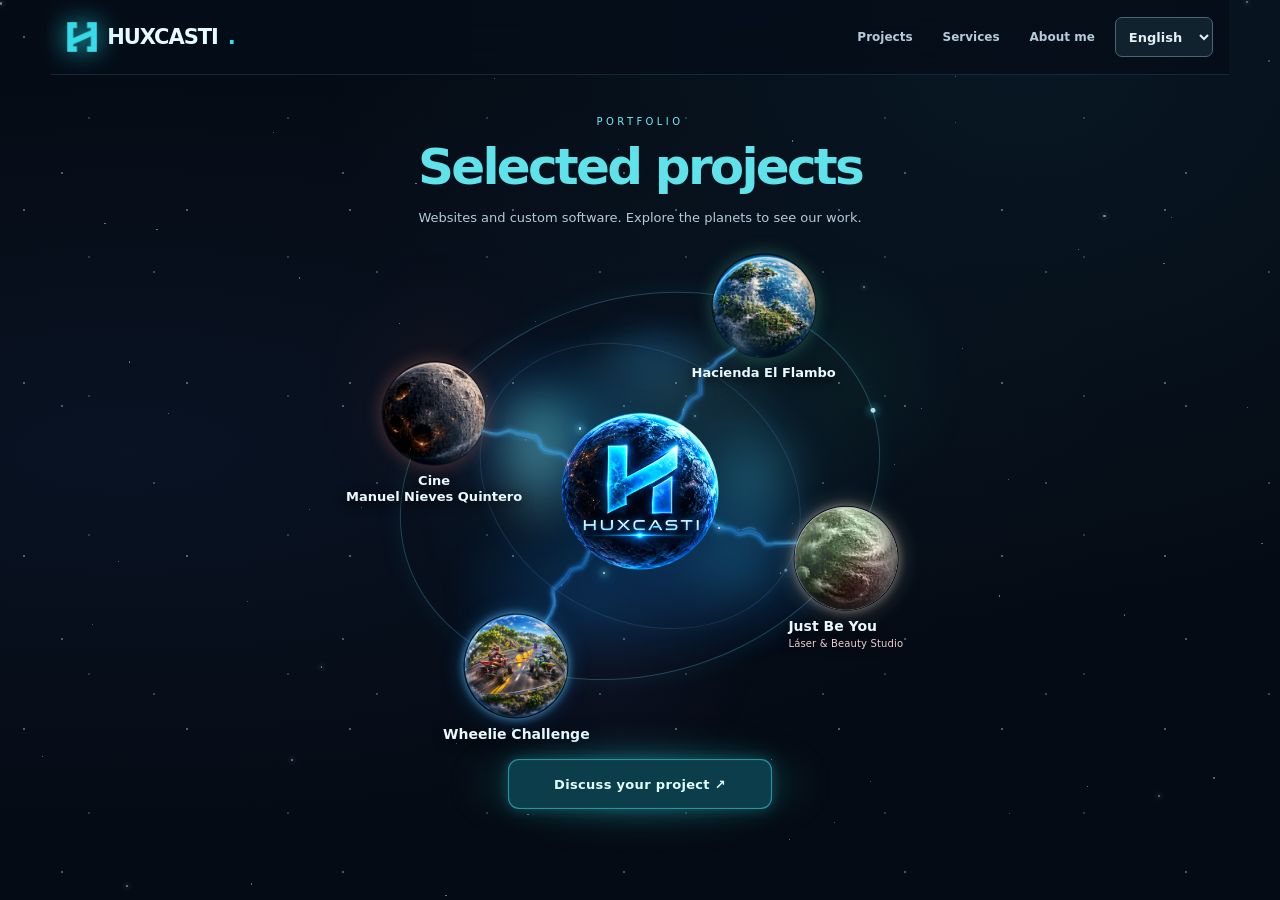
==== commit 092cfb39: "Remove animal decorations and show edge-to-edge wood cover" ====
--- a/index.html
+++ b/index.html
@@ -1905,6 +1905,11 @@
 #fallback .focus-flambo .hx-flambo-cover{grid-column:1;grid-row:2;margin:0}
 #fallback .focus-flambo .f-focus-details{grid-column:2;grid-row:2}
 }
+
+/* Keep the Flambo planet clean and the wood cover edge-to-edge. */
+#fallback .hx-portfolio a.f-flambo .f-props{display:none!important}
+#fallback .focus-flambo .hx-flambo-cover{background:#634126}
+#fallback .focus-flambo .hx-flambo-cover img{object-fit:cover}
 </style>
 <script src="/assets/language.js"></script>
 <link rel="stylesheet" href="/assets/language.css">
@@ -2045,7 +2050,7 @@
     </div>
 
     <a class="f-planet f-cine" href="#world-cine" aria-label="Acercarse al planeta Cine Manuel Nieves"><span class="f-props" aria-hidden="true"><span class="f-prop"><svg xmlns="http://www.w3.org/2000/svg" viewBox="0 0 64 64" fill="none" focusable="false" aria-hidden="true"><defs><linearGradient id="xcl-body" x1="11" y1="26" x2="53" y2="55" gradientUnits="userSpaceOnUse"><stop stop-color="#7e9cac"/><stop offset=".42" stop-color="#263d54"/><stop offset="1" stop-color="#101c31"/></linearGradient><linearGradient id="xcl-top" x1="14" y1="12" x2="48" y2="28" gradientUnits="userSpaceOnUse"><stop stop-color="#d9f6fc"/><stop offset=".5" stop-color="#6e8494"/><stop offset="1" stop-color="#293a4e"/></linearGradient></defs><ellipse cx="32" cy="56" rx="23" ry="3.5" fill="#040911" opacity=".55"/><rect x="9" y="24" width="47" height="31" rx="5" fill="url(#xcl-body)" stroke="#8da7b8" stroke-width="1.4"/><path d="M13 31H52" stroke="#89f4ff" stroke-width="1.2" opacity=".6"/><path d="M16 39H39M16 45H48" stroke="#a8c6d4" stroke-width="1.5" opacity=".55" stroke-linecap="round"/><path d="M9 21L47 9a4 4 0 0 1 5 2.7l2 6.5L13 32l-4-11Z" fill="url(#xcl-top)" stroke="#bdd4dd" stroke-width="1.5"/><path d="M14 20L20 30M25 17L31 27M36 13L42 23M47 11L52 19" stroke="#101c2c" stroke-width="6"/><path d="M12 22 48 11" stroke="#efffff" stroke-width="1.2" opacity=".72"/><circle cx="15" cy="35" r="1.5" fill="#66f4fd"/><circle cx="48" cy="48" r="2" fill="#d3eaff" opacity=".7"/></svg></span><span class="f-prop"><svg xmlns="http://www.w3.org/2000/svg" viewBox="0 0 64 64" fill="none" focusable="false" aria-hidden="true"><defs><linearGradient id="xcam-metal" x1="12" y1="19" x2="53" y2="50" gradientUnits="userSpaceOnUse"><stop stop-color="#b5dce7"/><stop offset=".28" stop-color="#4d7890"/><stop offset=".73" stop-color="#1f344e"/><stop offset="1" stop-color="#0d192c"/></linearGradient><radialGradient id="xcam-reel"><stop stop-color="#8edbe9"/><stop offset=".35" stop-color="#345068"/><stop offset=".82" stop-color="#142438"/><stop offset="1" stop-color="#94aabb"/></radialGradient></defs><ellipse cx="32" cy="58" rx="23" ry="3.5" fill="#040911" opacity=".6"/><path d="M28 49v7M40 49v7M20 57h28" stroke="#607d91" stroke-width="3.5" stroke-linecap="round"/><rect x="11" y="29" width="39" height="25" rx="5" fill="url(#xcam-metal)" stroke="#b1dce8" stroke-width="1.2"/><path d="m48 35 10-7v25l-10-7Z" fill="#2e5266" stroke="#95c3cb" stroke-width="1.2"/><circle cx="21" cy="23" r="13" fill="url(#xcam-reel)" stroke="#b7d5dc" stroke-width="1.3"/><circle cx="43" cy="20" r="12" fill="url(#xcam-reel)" stroke="#b7d5dc" stroke-width="1.3"/><g fill="#a4c6d1" opacity=".82"><circle cx="21" cy="15.5" r="3.2"/><circle cx="14" cy="26" r="3.2"/><circle cx="27.5" cy="27" r="3.2"/><circle cx="43" cy="13.5" r="3"/><circle cx="36.8" cy="22.6" r="3"/><circle cx="49.5" cy="24" r="3"/></g><circle cx="21" cy="23" r="2.6" fill="#0d1c30"/><circle cx="43" cy="20" r="2.4" fill="#0d1c30"/><path d="M15 35h29" stroke="#d0faff" opacity=".5"/><circle cx="17" cy="46" r="2" fill="#63f5ff"/></svg></span></span><span class="f-ball"></span><strong aria-label="Cine Manuel Nieves Quintero">Cine<br>Manuel Nieves Quintero</strong></a>
-    <a class="f-planet f-flambo" href="#world-flambo" aria-label="Explorar Hacienda El Flambo"><span class="f-props" aria-hidden="true"><span class="f-prop"><svg xmlns="http://www.w3.org/2000/svg" viewBox="0 0 64 64" fill="none" focusable="false" aria-hidden="true"><defs><linearGradient id="xhr-coat" x1="21" y1="12" x2="51" y2="58" gradientUnits="userSpaceOnUse"><stop stop-color="#e4b57b"/><stop offset=".34" stop-color="#a66b41"/><stop offset=".7" stop-color="#75442e"/><stop offset="1" stop-color="#32202b"/></linearGradient><linearGradient id="xhr-mane" x1="16" y1="8" x2="29" y2="53" gradientUnits="userSpaceOnUse"><stop stop-color="#423331"/><stop offset="1" stop-color="#130f1b"/></linearGradient></defs><ellipse cx="32" cy="58" rx="20" ry="4" fill="#050d13" opacity=".5"/><path d="M17 51c-1-10 7-19 8-29L19 10l10 5 7-7 5 15c7 8 7 18 11 26l6 8H19Z" fill="url(#xhr-coat)" stroke="#ddaf7d" stroke-width="1.4"/><path d="M18 48c-4-8-1-19 4-25l-8-8 10 3 4-11 7 13c-8 8-8 14-4 22l-6 15H13Z" fill="url(#xhr-mane)"/><path d="M28 18c-2-11-7-15-10-14l6 17M34 17l4-12c4 4 4 10 4 16" fill="url(#xhr-coat)" stroke="#aa7558" stroke-width="1.5"/><path d="M40 26c9 2 10 8 8 12-1 4 2 7 7 9 3 2 3 6 0 8-4 2-12 0-16-4l-8-15" fill="url(#xhr-coat)" stroke="#e3b684" stroke-width="1.2"/><path d="M43 31c-5-3-10-2-13 2" stroke="#f0c99f" stroke-width="2" stroke-linecap="round" opacity=".75"/><path d="m34 32 8 .5" stroke="#21171c" stroke-width="2.5" stroke-linecap="round"/><circle cx="39.5" cy="31.5" r="1.1" fill="#f9edc8"/><ellipse cx="52" cy="49" rx="2.3" ry="1.8" fill="#342128"/><path d="M44 55c4 2 8 2 11 0" stroke="#5d382b" stroke-width="1.4"/><path d="M23 31c-6 6-6 14-4 21" stroke="#6e4334" stroke-width="2" opacity=".6"/></svg></span><span class="f-prop"><svg xmlns="http://www.w3.org/2000/svg" viewBox="0 0 64 64" fill="none" focusable="false" aria-hidden="true"><defs><linearGradient id="xgo-fur" x1="20" y1="17" x2="51" y2="56" gradientUnits="userSpaceOnUse"><stop stop-color="#fcf8e8"/><stop offset=".4" stop-color="#d6d5c5"/><stop offset=".85" stop-color="#8b9b98"/><stop offset="1" stop-color="#47545b"/></linearGradient><linearGradient id="xgo-horn" x1="18" y1="6" x2="38" y2="25" gradientUnits="userSpaceOnUse"><stop stop-color="#e0c49d"/><stop offset="1" stop-color="#806a65"/></linearGradient></defs><ellipse cx="32" cy="59" rx="21" ry="3.5" fill="#050d13" opacity=".48"/><path d="M17 30C13 22 12 12 15 5c2 11 8 14 14 18l-4 8M38 27c3-11 7-17 16-21-5 11-3 18-8 26" fill="url(#xgo-horn)" stroke="#efdbb7" stroke-width="1.2"/><path d="M20 23c-9-6-16-4-18 3l16 8M44 24c9-8 16-5 18 3L49 35" fill="#b2a999" stroke="#e8d6be" stroke-width="1.4"/><path d="M15 30c1-11 12-16 20-16 10 1 17 10 15 22l-5 15-10 10-10-11-9-7Z" fill="url(#xgo-fur)" stroke="#e9e9d8" stroke-width="1.4"/><path d="M26 42c-4 5-3 13-1 16l6-4 3 8 5-9 6 3c1-6-1-11-4-15" fill="#d5d9ce"/><path d="M22 32c3-2 6-1 8 0m9 0c3-2 6-2 8-1" stroke="#5b504a" stroke-width="2.2" stroke-linecap="round"/><ellipse cx="27" cy="33" rx="1.5" ry="1.9" fill="#29252a"/><ellipse cx="43" cy="33" rx="1.5" ry="1.9" fill="#29252a"/><path d="m31 43 5-3 5 3-4 4h-3Z" fill="#8c7774"/><path d="M35 47v3m0 0-4 2m4-2 4 2" stroke="#766763" stroke-width="1.4" stroke-linecap="round"/><path d="M19 24c4-3 7-5 12-5" stroke="#fff" stroke-width="2" opacity=".6"/></svg></span></span><span class="f-ball"></span><strong>Hacienda El Flambo</strong></a>
+    <a class="f-planet f-flambo" href="#world-flambo" aria-label="Explorar Hacienda El Flambo"><span class="f-ball"></span><strong>Hacienda El Flambo</strong></a>
     <a class="f-planet f-just" href="#world-just" aria-label="Explorar Just Be You"><span class="f-ball"></span><strong>Just Be You<span class="hx-just-subtitle" lang="es">Láser &amp; Beauty Studio</span></strong></a>
     <a class="f-planet f-wheelie" href="#world-wheelie" aria-label="Explorar Wheelie Challenge"><span class="f-props" aria-hidden="true"><span class="f-prop hx-wheelie-atv"><svg xmlns="http://www.w3.org/2000/svg" viewBox="0 0 76 60" fill="none" focusable="false"><g transform="rotate(-20 38 39)"><ellipse cx="15" cy="45" rx="12" ry="12" fill="#111827" stroke="#64748b" stroke-width="2"/><ellipse cx="60" cy="45" rx="12" ry="12" fill="#111827" stroke="#64748b" stroke-width="2"/><g fill="#94a3b8" stroke="#1e293b" stroke-width="2"><circle cx="15" cy="45" r="5.5"/><circle cx="60" cy="45" r="5.5"/></g><path d="M13 39 23 26h15l11 12 12 3" stroke="#94a3b8" stroke-width="5" stroke-linejoin="round"/><path d="m5 32 7-8h17l8 8 9-5h15l10 9-2 4H48l-11-4-16 4H6Z" fill="#fbbf24" stroke="#b45309" stroke-width="2" stroke-linejoin="round"/><path d="M26 22h20l-4 8H23Z" fill="#172033"/><path d="m48 28 4-14 8-2" stroke="#d1d5db" stroke-width="3" stroke-linecap="round"/><path d="M58 12h7" stroke="#111827" stroke-width="4" stroke-linecap="round"/><path d="M53 33h11" stroke="#fff4bd" stroke-width="3" stroke-linecap="round"/></g></svg></span></span><span class="f-ball"></span><strong>Wheelie Challenge</strong></a>
   </div>
@@ -2066,7 +2071,7 @@
   <article id="world-flambo" class="f-focus focus-flambo" role="region" aria-label="Vista cercana de Hacienda El Flambo">
     <div class="f-focus-inner">
       <a href="#proyectos" class="f-focus-back" aria-label="Regresar al universo">← Volver al universo</a>
-      <div class="hx-flambo-cover"><img src="assets/flambo-cover.svg" alt="Hacienda El Flambo" width="1254" height="1254" decoding="async" loading="lazy"></div>
+      <div class="hx-flambo-cover"><img src="assets/flambo-cover-wide.svg" alt="Hacienda El Flambo" width="2230" height="1254" decoding="async" loading="lazy"></div>
       <div class="f-focus-details"><span class="f-focus-eyebrow">HACIENDA · PLANETA 02 / 04</span>
       <h2>Hacienda El Flambo</h2><strong>Reservas para una hacienda en Morovis</strong><p>El visitante solicita una fecha y registra a sus invitados. El personal revisa las solicitudes y lleva el control de entrada.</p>
       <a class="f-focus-visit" href="https://huxcasti.github.io/hacienda-el-flambo/" target="_blank" rel="noopener noreferrer">Explorar la hacienda ↗</a></div>
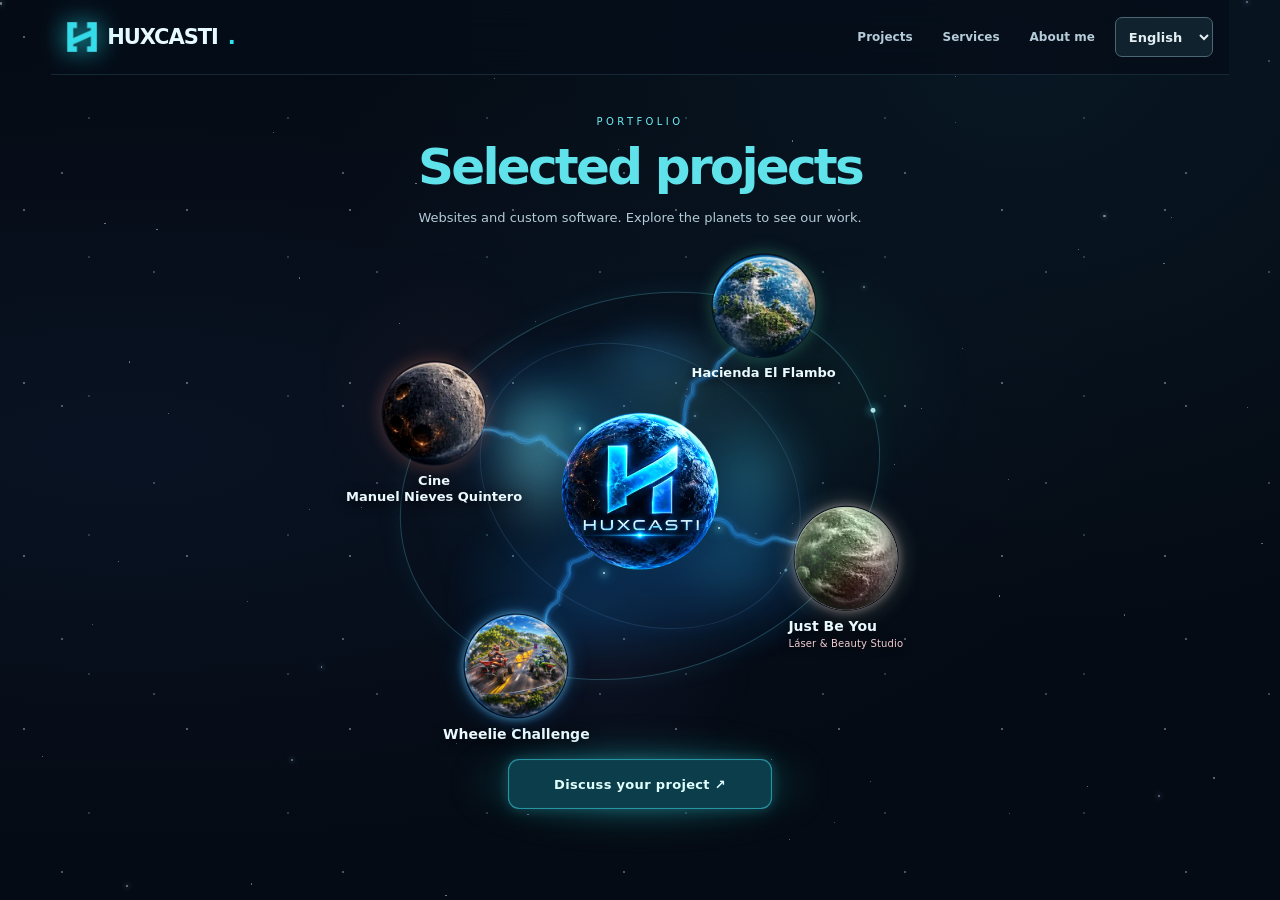
==== commit 511c0558: "Add cinema brand cover and remove orbiting movie decorations" ====
--- a/index.html
+++ b/index.html
@@ -1910,6 +1910,24 @@
 #fallback .hx-portfolio a.f-flambo .f-props{display:none!important}
 #fallback .focus-flambo .hx-flambo-cover{background:#634126}
 #fallback .focus-flambo .hx-flambo-cover img{object-fit:cover}
+
+/* Cinema project: preserve the existing brand artwork in a blue edge-to-edge cover. */
+#fallback .hx-portfolio a.f-cine .f-props{display:none!important}
+#fallback .focus-cine{width:min(420px,calc(100vw - 24px));max-height:min(70vh,580px);overflow-y:auto}
+#fallback .focus-cine .hx-cine-cover{position:relative;display:grid;place-items:center;width:100%;aspect-ratio:16/9;overflow:hidden;border-radius:12px;border:1px solid #279bd955;margin:0 0 12px;background:linear-gradient(125deg,#0098d4,#0368b7 50%,#073687)}
+#fallback .focus-cine .hx-cine-cover img{display:block;width:auto;height:100%;max-width:100%;max-height:195px;object-fit:contain;-webkit-mask-image:linear-gradient(90deg,transparent,#000 13%,#000 87%,transparent);mask-image:linear-gradient(90deg,transparent,#000 13%,#000 87%,transparent)}
+#fallback .focus-cine .f-focus-eyebrow{color:#f8d44d}
+#fallback .focus-cine a.f-focus-visit{background:#f4ce31;color:#132d55;box-shadow:0 5px 20px #f4ce3125}
+#fallback .focus-cine a.f-focus-visit:hover,#fallback .focus-cine a.f-focus-visit:focus-visible{background:#ffe989}
+@media(max-width:600px){#fallback .focus-cine{width:auto;max-height:65svh}#fallback .focus-cine .f-focus-details p{display:block}}
+@media(orientation:landscape) and (max-height:500px){
+#fallback .focus-cine{width:min(560px,calc(100vw - 24px));left:auto;max-height:80svh}
+#fallback .focus-cine .f-focus-inner{display:grid;grid-template-columns:minmax(0,1.1fr) minmax(0,1fr);gap:8px 12px;align-items:center}
+#fallback .focus-cine .f-focus-back{grid-column:1/-1;margin:0}
+#fallback .focus-cine .hx-cine-cover{grid-column:1;grid-row:2;margin:0}
+#fallback .focus-cine .f-focus-details{grid-column:2;grid-row:2}
+}
+
 </style>
 <script src="/assets/language.js"></script>
 <link rel="stylesheet" href="/assets/language.css">
@@ -2049,7 +2067,7 @@
       <span class="f-h-scene" aria-hidden="true"><span class="hx-h-extrusion"></span><span class="hx-h-bevel"></span><span class="f-logo-clean"></span><span class="hx-h-current"></span><span class="hx-h-plasma hx-plasma-x"></span><span class="hx-h-plasma hx-plasma-y"></span><span class="hx-h-ignition"></span><img class="hx-core-planet-logo" src="[data-uri]" alt="" width="320" height="320" decoding="async"><span class="hx-core-planet-spark" aria-hidden="true"></span></span>
     </div>
 
-    <a class="f-planet f-cine" href="#world-cine" aria-label="Acercarse al planeta Cine Manuel Nieves"><span class="f-props" aria-hidden="true"><span class="f-prop"><svg xmlns="http://www.w3.org/2000/svg" viewBox="0 0 64 64" fill="none" focusable="false" aria-hidden="true"><defs><linearGradient id="xcl-body" x1="11" y1="26" x2="53" y2="55" gradientUnits="userSpaceOnUse"><stop stop-color="#7e9cac"/><stop offset=".42" stop-color="#263d54"/><stop offset="1" stop-color="#101c31"/></linearGradient><linearGradient id="xcl-top" x1="14" y1="12" x2="48" y2="28" gradientUnits="userSpaceOnUse"><stop stop-color="#d9f6fc"/><stop offset=".5" stop-color="#6e8494"/><stop offset="1" stop-color="#293a4e"/></linearGradient></defs><ellipse cx="32" cy="56" rx="23" ry="3.5" fill="#040911" opacity=".55"/><rect x="9" y="24" width="47" height="31" rx="5" fill="url(#xcl-body)" stroke="#8da7b8" stroke-width="1.4"/><path d="M13 31H52" stroke="#89f4ff" stroke-width="1.2" opacity=".6"/><path d="M16 39H39M16 45H48" stroke="#a8c6d4" stroke-width="1.5" opacity=".55" stroke-linecap="round"/><path d="M9 21L47 9a4 4 0 0 1 5 2.7l2 6.5L13 32l-4-11Z" fill="url(#xcl-top)" stroke="#bdd4dd" stroke-width="1.5"/><path d="M14 20L20 30M25 17L31 27M36 13L42 23M47 11L52 19" stroke="#101c2c" stroke-width="6"/><path d="M12 22 48 11" stroke="#efffff" stroke-width="1.2" opacity=".72"/><circle cx="15" cy="35" r="1.5" fill="#66f4fd"/><circle cx="48" cy="48" r="2" fill="#d3eaff" opacity=".7"/></svg></span><span class="f-prop"><svg xmlns="http://www.w3.org/2000/svg" viewBox="0 0 64 64" fill="none" focusable="false" aria-hidden="true"><defs><linearGradient id="xcam-metal" x1="12" y1="19" x2="53" y2="50" gradientUnits="userSpaceOnUse"><stop stop-color="#b5dce7"/><stop offset=".28" stop-color="#4d7890"/><stop offset=".73" stop-color="#1f344e"/><stop offset="1" stop-color="#0d192c"/></linearGradient><radialGradient id="xcam-reel"><stop stop-color="#8edbe9"/><stop offset=".35" stop-color="#345068"/><stop offset=".82" stop-color="#142438"/><stop offset="1" stop-color="#94aabb"/></radialGradient></defs><ellipse cx="32" cy="58" rx="23" ry="3.5" fill="#040911" opacity=".6"/><path d="M28 49v7M40 49v7M20 57h28" stroke="#607d91" stroke-width="3.5" stroke-linecap="round"/><rect x="11" y="29" width="39" height="25" rx="5" fill="url(#xcam-metal)" stroke="#b1dce8" stroke-width="1.2"/><path d="m48 35 10-7v25l-10-7Z" fill="#2e5266" stroke="#95c3cb" stroke-width="1.2"/><circle cx="21" cy="23" r="13" fill="url(#xcam-reel)" stroke="#b7d5dc" stroke-width="1.3"/><circle cx="43" cy="20" r="12" fill="url(#xcam-reel)" stroke="#b7d5dc" stroke-width="1.3"/><g fill="#a4c6d1" opacity=".82"><circle cx="21" cy="15.5" r="3.2"/><circle cx="14" cy="26" r="3.2"/><circle cx="27.5" cy="27" r="3.2"/><circle cx="43" cy="13.5" r="3"/><circle cx="36.8" cy="22.6" r="3"/><circle cx="49.5" cy="24" r="3"/></g><circle cx="21" cy="23" r="2.6" fill="#0d1c30"/><circle cx="43" cy="20" r="2.4" fill="#0d1c30"/><path d="M15 35h29" stroke="#d0faff" opacity=".5"/><circle cx="17" cy="46" r="2" fill="#63f5ff"/></svg></span></span><span class="f-ball"></span><strong aria-label="Cine Manuel Nieves Quintero">Cine<br>Manuel Nieves Quintero</strong></a>
+    <a class="f-planet f-cine" href="#world-cine" aria-label="Acercarse al planeta Cine Manuel Nieves"><span class="f-ball"></span><strong aria-label="Cine Manuel Nieves Quintero">Cine<br>Manuel Nieves Quintero</strong></a>
     <a class="f-planet f-flambo" href="#world-flambo" aria-label="Explorar Hacienda El Flambo"><span class="f-ball"></span><strong>Hacienda El Flambo</strong></a>
     <a class="f-planet f-just" href="#world-just" aria-label="Explorar Just Be You"><span class="f-ball"></span><strong>Just Be You<span class="hx-just-subtitle" lang="es">Láser &amp; Beauty Studio</span></strong></a>
     <a class="f-planet f-wheelie" href="#world-wheelie" aria-label="Explorar Wheelie Challenge"><span class="f-props" aria-hidden="true"><span class="f-prop hx-wheelie-atv"><svg xmlns="http://www.w3.org/2000/svg" viewBox="0 0 76 60" fill="none" focusable="false"><g transform="rotate(-20 38 39)"><ellipse cx="15" cy="45" rx="12" ry="12" fill="#111827" stroke="#64748b" stroke-width="2"/><ellipse cx="60" cy="45" rx="12" ry="12" fill="#111827" stroke="#64748b" stroke-width="2"/><g fill="#94a3b8" stroke="#1e293b" stroke-width="2"><circle cx="15" cy="45" r="5.5"/><circle cx="60" cy="45" r="5.5"/></g><path d="M13 39 23 26h15l11 12 12 3" stroke="#94a3b8" stroke-width="5" stroke-linejoin="round"/><path d="m5 32 7-8h17l8 8 9-5h15l10 9-2 4H48l-11-4-16 4H6Z" fill="#fbbf24" stroke="#b45309" stroke-width="2" stroke-linejoin="round"/><path d="M26 22h20l-4 8H23Z" fill="#172033"/><path d="m48 28 4-14 8-2" stroke="#d1d5db" stroke-width="3" stroke-linecap="round"/><path d="M58 12h7" stroke="#111827" stroke-width="4" stroke-linecap="round"/><path d="M53 33h11" stroke="#fff4bd" stroke-width="3" stroke-linecap="round"/></g></svg></span></span><span class="f-ball"></span><strong>Wheelie Challenge</strong></a>
@@ -2061,9 +2079,9 @@
   <article id="world-cine" class="f-focus focus-cine" role="region" aria-label="Vista cercana de Cine Manuel Nieves">
     <div class="f-focus-inner">
       <a href="#proyectos" class="f-focus-back" aria-label="Regresar al universo">← Volver al universo</a>
-      <div class="f-focus-visual" aria-hidden="true"><span class="f-focus-aura"></span><span class="f-focus-ball f-ball"></span><span class="f-focus-orbit"></span></div>
+      <div class="hx-cine-cover"><img src="assets/cine-marca.webp" alt="Cine Teatro Manuel Nieves Quintero" width="260" height="195" decoding="async" loading="lazy"></div>
       <div class="f-focus-details"><span class="f-focus-eyebrow">CINE · PLANETA 01 / 04</span>
-      <h2>Cine Manuel Nieves</h2><strong>Prototipo de boletería</strong><p>El cliente elige su asiento y recibe una taquilla con código QR. El personal puede escanearla en la entrada.</p>
+      <h2>Cine Manuel Nieves Quintero</h2><strong>Prototipo de boletería</strong><p>El cliente elige su asiento y recibe una taquilla con código QR. El personal puede escanearla en la entrada.</p>
       <a class="f-focus-visit" href="demo-cine.html">Ver demo administrativa</a>
       <a class="cine-box-office" href="https://cine-manuel-nieves.netlify.app/" target="_blank" rel="noopener noreferrer">Ver prototipo de boletería ↗</a></div>
     </div>
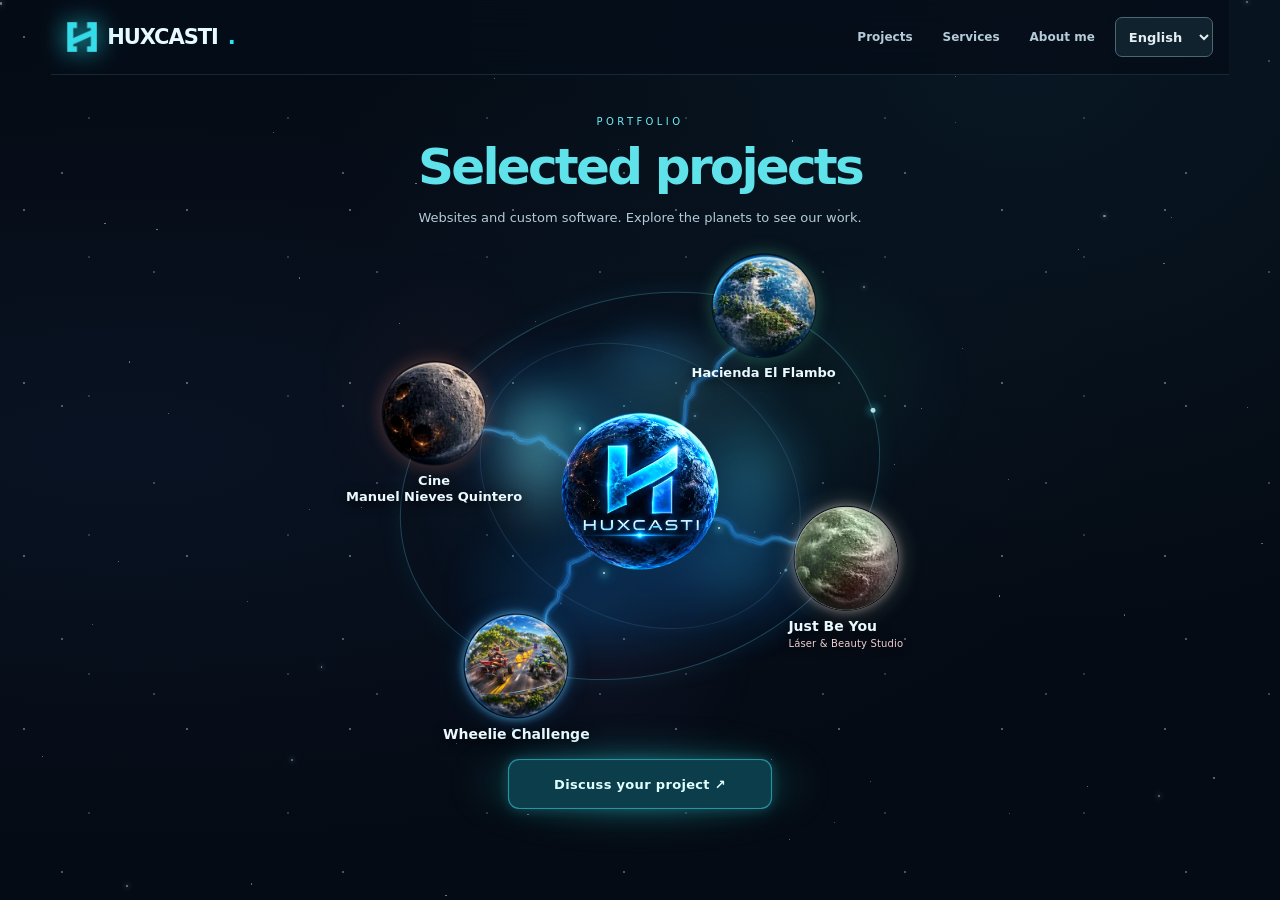
==== commit 6353cd7a: "Use high definition vector cinema cover across all device sizes" ====
--- a/index.html
+++ b/index.html
@@ -1928,6 +1928,9 @@
 #fallback .focus-cine .f-focus-details{grid-column:2;grid-row:2}
 }
 
+
+/* Scalable cinema cover, full bleed, no raster enlargement or masks. */
+#fallback .focus-cine .hx-cine-cover img{width:100%;height:100%;max-width:none;max-height:none;object-fit:contain;-webkit-mask-image:none;mask-image:none}
 </style>
 <script src="/assets/language.js"></script>
 <link rel="stylesheet" href="/assets/language.css">
@@ -2079,7 +2082,7 @@
   <article id="world-cine" class="f-focus focus-cine" role="region" aria-label="Vista cercana de Cine Manuel Nieves">
     <div class="f-focus-inner">
       <a href="#proyectos" class="f-focus-back" aria-label="Regresar al universo">← Volver al universo</a>
-      <div class="hx-cine-cover"><img src="assets/cine-marca.webp" alt="Cine Teatro Manuel Nieves Quintero" width="260" height="195" decoding="async" loading="lazy"></div>
+      <div class="hx-cine-cover"><img src="assets/cine-cover-hd.svg" alt="Cine Teatro Manuel Nieves Quintero" width="1600" height="900" decoding="async" loading="lazy"></div>
       <div class="f-focus-details"><span class="f-focus-eyebrow">CINE · PLANETA 01 / 04</span>
       <h2>Cine Manuel Nieves Quintero</h2><strong>Prototipo de boletería</strong><p>El cliente elige su asiento y recibe una taquilla con código QR. El personal puede escanearla en la entrada.</p>
       <a class="f-focus-visit" href="demo-cine.html">Ver demo administrativa</a>
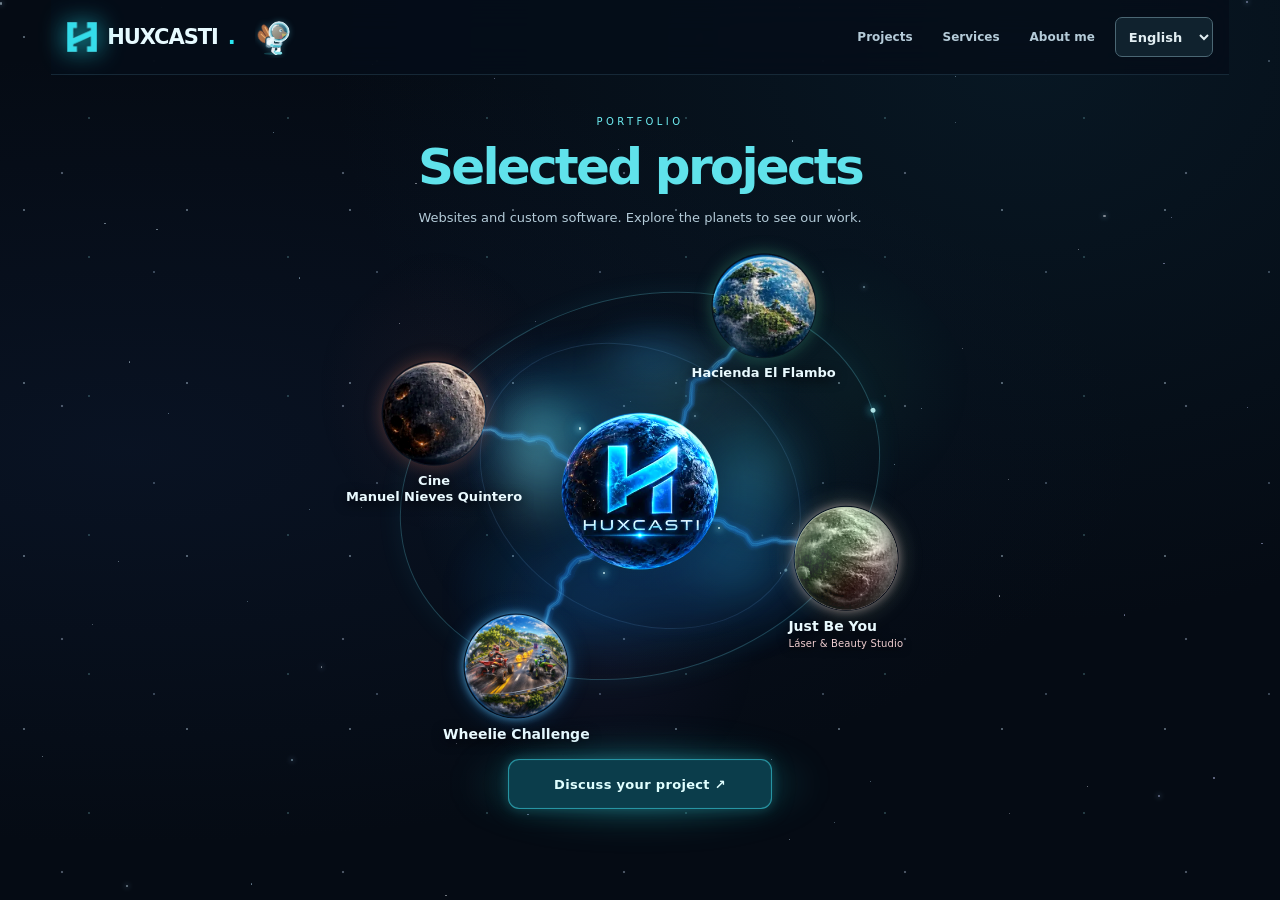
==== commit 7ed3de64: "Animate a tiny astronaut turkey running in header gap" ====
--- a/index.html
+++ b/index.html
@@ -1931,6 +1931,27 @@
 
 /* Scalable cinema cover, full bleed, no raster enlargement or masks. */
 #fallback .focus-cine .hx-cine-cover img{width:100%;height:100%;max-width:none;max-height:none;object-fit:contain;-webkit-mask-image:none;mask-image:none}
+
+/* A tiny running space turkey, restricted to the gap between brand and menu. */
+#fallback .hx-site-header .hx-turkey-lane{position:relative;flex:1 1 0;min-width:0;height:42px;overflow:hidden;pointer-events:none;isolation:isolate}
+#fallback .hx-site-header .hx-site-nav{flex:0 0 auto;margin-left:0}
+#fallback .hx-site-header .hx-turkey-runner{position:absolute;left:0;bottom:1px;width:38px;height:38px;animation:hx-turkey-shuttle 9s linear infinite;will-change:left,transform}
+#fallback .hx-turkey-art{width:100%;height:100%;overflow:visible;filter:drop-shadow(0 0 3px #58c7df55)}
+#fallback .hx-turkey-body{animation:hx-turkey-bob .30s ease-in-out infinite;transform-origin:50% 70%}
+#fallback .hx-turkey-leg{transform-box:fill-box;transform-origin:50% 12%;animation:hx-turkey-stride .30s ease-in-out infinite alternate}
+#fallback .hx-turkey-leg-back{animation-delay:-.30s}
+#fallback .hx-turkey-arm{transform-box:fill-box;transform-origin:90% 10%;animation:hx-turkey-stride .30s ease-in-out infinite alternate-reverse}
+#fallback .hx-turkey-tail{transform-box:fill-box;transform-origin:100% 75%;animation:hx-turkey-feathers .30s ease-in-out infinite alternate}
+@keyframes hx-turkey-shuttle{0%{left:0;transform:scaleX(1)}47%{left:max(0px,calc(100% - 38px));transform:scaleX(1)}50%{left:max(0px,calc(100% - 38px));transform:scaleX(-1)}97%{left:0;transform:scaleX(-1)}100%{left:0;transform:scaleX(1)}}
+@keyframes hx-turkey-bob{0%,100%{transform:translateY(0) rotate(3deg)}50%{transform:translateY(-2.5px) rotate(0deg)}}
+@keyframes hx-turkey-stride{from{transform:rotate(-34deg)}to{transform:rotate(34deg)}}
+@keyframes hx-turkey-feathers{from{transform:rotate(-4deg)}to{transform:rotate(5deg)}}
+@media(max-width:700px){#fallback .hx-site-header .hx-turkey-lane{height:34px}#fallback .hx-site-header .hx-turkey-runner{width:30px;height:30px;animation-name:hx-turkey-shuttle-mobile;animation-duration:4.5s}}
+@keyframes hx-turkey-shuttle-mobile{0%{left:0;transform:scaleX(1)}47%{left:max(0px,calc(100% - 30px));transform:scaleX(1)}50%{left:max(0px,calc(100% - 30px));transform:scaleX(-1)}97%{left:0;transform:scaleX(-1)}100%{left:0;transform:scaleX(1)}}
+@media(max-width:350px){#fallback .hx-site-header .hx-turkey-lane{display:none}#fallback .hx-site-header .hx-site-nav{margin-left:auto}}
+@media(prefers-reduced-motion:reduce){#fallback .hx-turkey-lane *{animation:none!important}#fallback .hx-site-header .hx-turkey-runner{left:50%;transform:translateX(-50%)}}
+body.hx-page-inactive #fallback .hx-turkey-lane *{animation-play-state:paused!important}
+
 </style>
 <script src="/assets/language.js"></script>
 <link rel="stylesheet" href="/assets/language.css">
@@ -2019,7 +2040,49 @@
   <div class="hx-stars-depth" aria-hidden="true"><span class="hx-shooting-star"></span><span class="hx-shooting-star"></span></div>
   <div id="inicio" class="f-head hx-site-header">
     <div class="f-brand"><img src="[data-uri]" alt="">HUXCASTI<span style="color:#2ae5ef">.</span></div>
-    <nav class="hx-site-nav" aria-label="Navegación principal"><a href="#proyectos">Proyectos</a><a href="#servicios">Servicios</a><a href="perfil.html">Perfil</a></nav><hx-language></hx-language>
+    <div class="hx-turkey-lane" aria-hidden="true">
+  <div class="hx-turkey-runner">
+    <svg class="hx-turkey-art" viewBox="0 0 68 68" xmlns="http://www.w3.org/2000/svg" focusable="false">
+      <defs>
+        <linearGradient id="hx-turkey-glass" x1="0" y1="0" x2=".8" y2="1"><stop stop-color="#e2fbff" stop-opacity=".64"/><stop offset="1" stop-color="#2a8cae" stop-opacity=".21"/></linearGradient>
+        <linearGradient id="hx-turkey-suit" x1="0" x2="1" y1="0" y2="1"><stop stop-color="#fff"/><stop offset="1" stop-color="#a5c8d9"/></linearGradient>
+      </defs>
+      <ellipse class="hx-turkey-shadow" cx="33" cy="62" rx="17" ry="2" fill="#39dfe6" opacity=".22"/>
+      <g class="hx-turkey-body">
+        <g class="hx-turkey-tail" stroke="#673b31" stroke-width="1.1">
+          <path d="M28 42C12 47 2 34 6 24c3-6 8-3 13 6C8 15 12 8 18 11c6 3 9 13 12 24C22 15 28 9 33 14c4 5 4 14 1 26Z" fill="#ae7046"/>
+          <path d="M11 27q7 8 16 12M18 15q7 11 11 24M31 19l1 19" fill="none" stroke="#e7ab71" stroke-width="2" stroke-linecap="round"/>
+        </g>
+        <rect x="19" y="32" width="13" height="20" rx="5" fill="#799aaa" stroke="#193948" stroke-width="1.5"/>
+        <rect x="21" y="34" width="8" height="13" rx="3" fill="#d6e6ee"/>
+        <g class="hx-turkey-leg hx-turkey-leg-back">
+          <path d="M34 48l-2 9 5 4" fill="none" stroke="#e8edf2" stroke-width="6" stroke-linecap="round" stroke-linejoin="round"/>
+          <path d="M36 59h7" stroke="#6ccedc" stroke-width="5" stroke-linecap="round"/>
+        </g>
+        <g class="hx-turkey-leg hx-turkey-leg-front">
+          <path d="M42 47l1 9-5 5" fill="none" stroke="#fff" stroke-width="6" stroke-linecap="round" stroke-linejoin="round"/>
+          <path d="M38 61h8" stroke="#86e0e9" stroke-width="5" stroke-linecap="round"/>
+        </g>
+        <path d="M28 34Q35 28 43 34Q52 42 47 48Q42 54 30 50Q24 44 28 34Z" fill="url(#hx-turkey-suit)" stroke="#477789" stroke-width="1.4"/>
+        <path d="M29 48l17 1" stroke="#40b7ca" stroke-width="3"/>
+        <rect x="34" y="37" width="10" height="7" rx="2" fill="#173544"/>
+        <circle cx="37" cy="40" r="1.5" fill="#55e5e4"/><circle cx="41" cy="40" r="1.2" fill="#f6bb51"/>
+        <g class="hx-turkey-arm"><path d="M31 36l-7 6 6 5" fill="none" stroke="#eaf8fc" stroke-width="5.5" stroke-linecap="round" stroke-linejoin="round"/><circle cx="30" cy="47" r="2.8" fill="#7ed7e4"/></g>
+        <circle cx="43" cy="23" r="18" fill="#b9d7e3" stroke="#e5faff" stroke-width="1.7"/>
+        <circle cx="43" cy="23" r="15" fill="#143e53"/>
+        <path d="M32 30q-4-7 2-14 3-3 8-3 8 1 10 9l7 4-7 4q-1 5-5 6H35Z" fill="#a97452"/>
+        <path d="M48 26q5 0 9 2l-8 4Z" fill="#eeb449"/>
+        <path d="M48 29q2 5-1 7-4 0-3-5Z" fill="#cd5351"/>
+        <circle cx="46" cy="21" r="2.6" fill="#fff"/><circle cx="47" cy="21" r="1.3" fill="#121c28"/>
+        <path d="M35 15q2-4 7-4" fill="none" stroke="#d8a07b" stroke-width="2" stroke-linecap="round"/>
+        <circle cx="43" cy="23" r="15" fill="url(#hx-turkey-glass)" stroke="#7be7f1" stroke-width="1.2"/>
+        <path d="M31 20q1-7 7-9" fill="none" stroke="#fff" stroke-opacity=".8" stroke-width="2.2" stroke-linecap="round"/>
+        <rect x="27" y="32" width="8" height="5" rx="2" fill="#e5f5f9"/>
+      </g>
+    </svg>
+  </div>
+</div>
+<nav class="hx-site-nav" aria-label="Navegación principal"><a href="#proyectos">Proyectos</a><a href="#servicios">Servicios</a><a href="perfil.html">Perfil</a></nav><hx-language></hx-language>
     
   </div>
   <section class="hx-portfolio" id="proyectos" aria-labelledby="hx-projects-title">
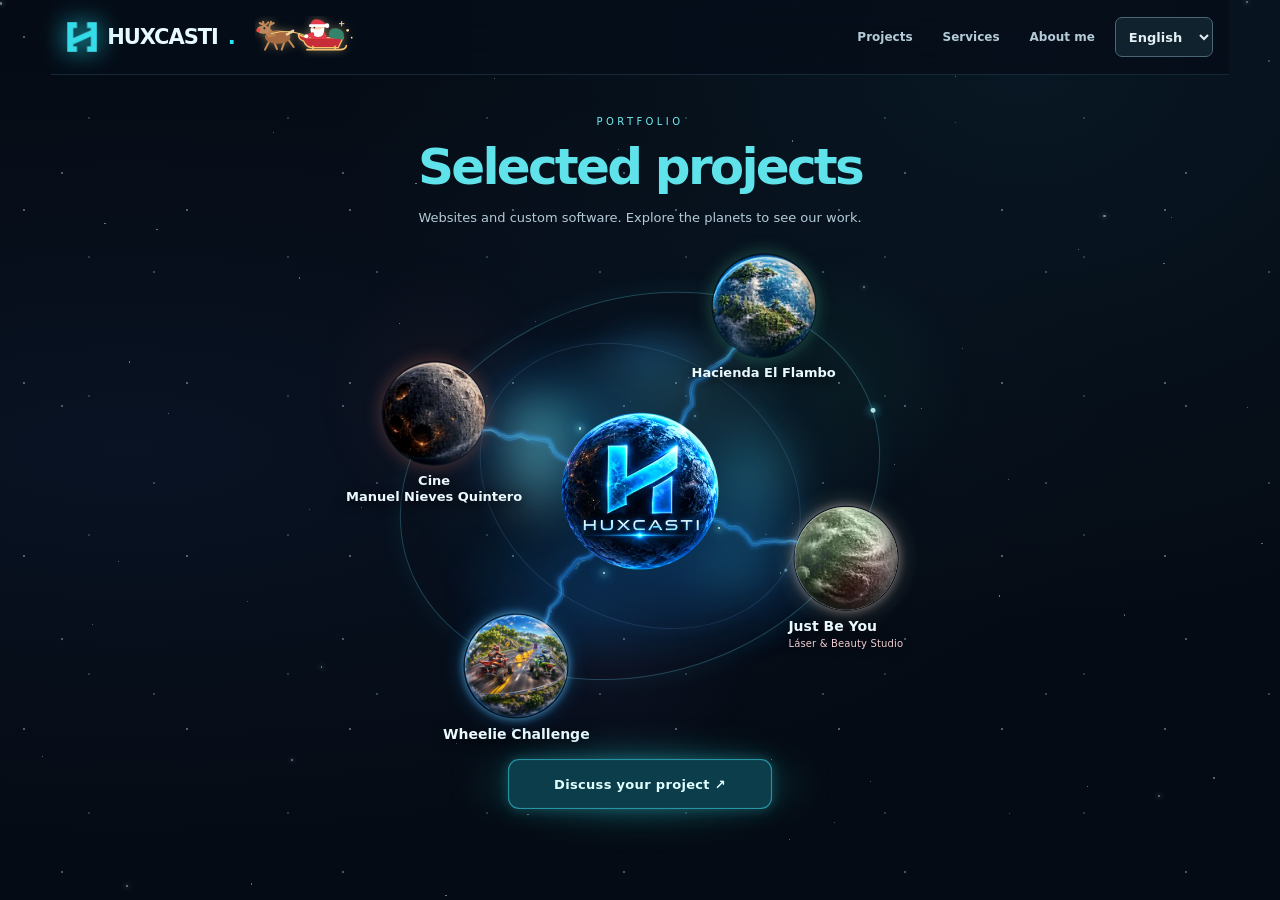
==== commit d2b88f53: "Replace seasonal turkey with animated Santa sleigh in header" ====
--- a/index.html
+++ b/index.html
@@ -1932,25 +1932,16 @@
 /* Scalable cinema cover, full bleed, no raster enlargement or masks. */
 #fallback .focus-cine .hx-cine-cover img{width:100%;height:100%;max-width:none;max-height:none;object-fit:contain;-webkit-mask-image:none;mask-image:none}
 
-/* A tiny running space turkey, restricted to the gap between brand and menu. */
-#fallback .hx-site-header .hx-turkey-lane{position:relative;flex:1 1 0;min-width:0;height:42px;overflow:hidden;pointer-events:none;isolation:isolate}
+/* Seasonal Santa sleigh in the header gap */
+#fallback .hx-site-header .hx-santa-lane{position:relative;flex:1 1 0;min-width:0;height:42px;overflow:hidden;pointer-events:none;isolation:isolate}
 #fallback .hx-site-header .hx-site-nav{flex:0 0 auto;margin-left:0}
-#fallback .hx-site-header .hx-turkey-runner{position:absolute;left:0;bottom:1px;width:38px;height:38px;animation:hx-turkey-shuttle 9s linear infinite;will-change:left,transform}
-#fallback .hx-turkey-art{width:100%;height:100%;overflow:visible;filter:drop-shadow(0 0 3px #58c7df55)}
-#fallback .hx-turkey-body{animation:hx-turkey-bob .30s ease-in-out infinite;transform-origin:50% 70%}
-#fallback .hx-turkey-leg{transform-box:fill-box;transform-origin:50% 12%;animation:hx-turkey-stride .30s ease-in-out infinite alternate}
-#fallback .hx-turkey-leg-back{animation-delay:-.30s}
-#fallback .hx-turkey-arm{transform-box:fill-box;transform-origin:90% 10%;animation:hx-turkey-stride .30s ease-in-out infinite alternate-reverse}
-#fallback .hx-turkey-tail{transform-box:fill-box;transform-origin:100% 75%;animation:hx-turkey-feathers .30s ease-in-out infinite alternate}
-@keyframes hx-turkey-shuttle{0%{left:0;transform:scaleX(1)}47%{left:max(0px,calc(100% - 38px));transform:scaleX(1)}50%{left:max(0px,calc(100% - 38px));transform:scaleX(-1)}97%{left:0;transform:scaleX(-1)}100%{left:0;transform:scaleX(1)}}
-@keyframes hx-turkey-bob{0%,100%{transform:translateY(0) rotate(3deg)}50%{transform:translateY(-2.5px) rotate(0deg)}}
-@keyframes hx-turkey-stride{from{transform:rotate(-34deg)}to{transform:rotate(34deg)}}
-@keyframes hx-turkey-feathers{from{transform:rotate(-4deg)}to{transform:rotate(5deg)}}
-@media(max-width:700px){#fallback .hx-site-header .hx-turkey-lane{height:34px}#fallback .hx-site-header .hx-turkey-runner{width:30px;height:30px;animation-name:hx-turkey-shuttle-mobile;animation-duration:4.5s}}
-@keyframes hx-turkey-shuttle-mobile{0%{left:0;transform:scaleX(1)}47%{left:max(0px,calc(100% - 30px));transform:scaleX(1)}50%{left:max(0px,calc(100% - 30px));transform:scaleX(-1)}97%{left:0;transform:scaleX(-1)}100%{left:0;transform:scaleX(1)}}
-@media(max-width:350px){#fallback .hx-site-header .hx-turkey-lane{display:none}#fallback .hx-site-header .hx-site-nav{margin-left:auto}}
-@media(prefers-reduced-motion:reduce){#fallback .hx-turkey-lane *{animation:none!important}#fallback .hx-site-header .hx-turkey-runner{left:50%;transform:translateX(-50%)}}
-body.hx-page-inactive #fallback .hx-turkey-lane *{animation-play-state:paused!important}
+#fallback .hx-santa-flight{position:absolute;left:0;top:0;width:min(100%,100px);height:42px;animation:hx-santa-arrive 12s linear infinite;filter:drop-shadow(0 0 4px #ffd88b66)}
+#fallback .hx-santa-flight svg{width:100%;height:100%}
+@keyframes hx-santa-arrive{0%{left:100%;transform:translateY(-24px) rotate(-12deg);opacity:0}8%{opacity:1}38%{left:0;transform:translateY(3px) rotate(0);opacity:1}55%{left:0;transform:translateY(3px);opacity:1}75%,100%{left:-100px;transform:translateY(-18px) rotate(12deg);opacity:0}}
+@media(max-width:700px){#fallback .hx-site-header .hx-santa-lane{height:34px}#fallback .hx-santa-flight{height:34px}}
+@media(max-width:350px){#fallback .hx-santa-lane{display:none}#fallback .hx-site-header .hx-site-nav{margin-left:auto}}
+@media(prefers-reduced-motion:reduce){#fallback .hx-santa-flight{animation:none;left:0}}
+body.hx-page-inactive #fallback .hx-santa-flight{animation-play-state:paused!important}
 
 </style>
 <script src="/assets/language.js"></script>
@@ -2040,48 +2031,13 @@
   <div class="hx-stars-depth" aria-hidden="true"><span class="hx-shooting-star"></span><span class="hx-shooting-star"></span></div>
   <div id="inicio" class="f-head hx-site-header">
     <div class="f-brand"><img src="[data-uri]" alt="">HUXCASTI<span style="color:#2ae5ef">.</span></div>
-    <div class="hx-turkey-lane" aria-hidden="true">
-  <div class="hx-turkey-runner">
-    <svg class="hx-turkey-art" viewBox="0 0 68 68" xmlns="http://www.w3.org/2000/svg" focusable="false">
-      <defs>
-        <linearGradient id="hx-turkey-glass" x1="0" y1="0" x2=".8" y2="1"><stop stop-color="#e2fbff" stop-opacity=".64"/><stop offset="1" stop-color="#2a8cae" stop-opacity=".21"/></linearGradient>
-        <linearGradient id="hx-turkey-suit" x1="0" x2="1" y1="0" y2="1"><stop stop-color="#fff"/><stop offset="1" stop-color="#a5c8d9"/></linearGradient>
-      </defs>
-      <ellipse class="hx-turkey-shadow" cx="33" cy="62" rx="17" ry="2" fill="#39dfe6" opacity=".22"/>
-      <g class="hx-turkey-body">
-        <g class="hx-turkey-tail" stroke="#673b31" stroke-width="1.1">
-          <path d="M28 42C12 47 2 34 6 24c3-6 8-3 13 6C8 15 12 8 18 11c6 3 9 13 12 24C22 15 28 9 33 14c4 5 4 14 1 26Z" fill="#ae7046"/>
-          <path d="M11 27q7 8 16 12M18 15q7 11 11 24M31 19l1 19" fill="none" stroke="#e7ab71" stroke-width="2" stroke-linecap="round"/>
-        </g>
-        <rect x="19" y="32" width="13" height="20" rx="5" fill="#799aaa" stroke="#193948" stroke-width="1.5"/>
-        <rect x="21" y="34" width="8" height="13" rx="3" fill="#d6e6ee"/>
-        <g class="hx-turkey-leg hx-turkey-leg-back">
-          <path d="M34 48l-2 9 5 4" fill="none" stroke="#e8edf2" stroke-width="6" stroke-linecap="round" stroke-linejoin="round"/>
-          <path d="M36 59h7" stroke="#6ccedc" stroke-width="5" stroke-linecap="round"/>
-        </g>
-        <g class="hx-turkey-leg hx-turkey-leg-front">
-          <path d="M42 47l1 9-5 5" fill="none" stroke="#fff" stroke-width="6" stroke-linecap="round" stroke-linejoin="round"/>
-          <path d="M38 61h8" stroke="#86e0e9" stroke-width="5" stroke-linecap="round"/>
-        </g>
-        <path d="M28 34Q35 28 43 34Q52 42 47 48Q42 54 30 50Q24 44 28 34Z" fill="url(#hx-turkey-suit)" stroke="#477789" stroke-width="1.4"/>
-        <path d="M29 48l17 1" stroke="#40b7ca" stroke-width="3"/>
-        <rect x="34" y="37" width="10" height="7" rx="2" fill="#173544"/>
-        <circle cx="37" cy="40" r="1.5" fill="#55e5e4"/><circle cx="41" cy="40" r="1.2" fill="#f6bb51"/>
-        <g class="hx-turkey-arm"><path d="M31 36l-7 6 6 5" fill="none" stroke="#eaf8fc" stroke-width="5.5" stroke-linecap="round" stroke-linejoin="round"/><circle cx="30" cy="47" r="2.8" fill="#7ed7e4"/></g>
-        <circle cx="43" cy="23" r="18" fill="#b9d7e3" stroke="#e5faff" stroke-width="1.7"/>
-        <circle cx="43" cy="23" r="15" fill="#143e53"/>
-        <path d="M32 30q-4-7 2-14 3-3 8-3 8 1 10 9l7 4-7 4q-1 5-5 6H35Z" fill="#a97452"/>
-        <path d="M48 26q5 0 9 2l-8 4Z" fill="#eeb449"/>
-        <path d="M48 29q2 5-1 7-4 0-3-5Z" fill="#cd5351"/>
-        <circle cx="46" cy="21" r="2.6" fill="#fff"/><circle cx="47" cy="21" r="1.3" fill="#121c28"/>
-        <path d="M35 15q2-4 7-4" fill="none" stroke="#d8a07b" stroke-width="2" stroke-linecap="round"/>
-        <circle cx="43" cy="23" r="15" fill="url(#hx-turkey-glass)" stroke="#7be7f1" stroke-width="1.2"/>
-        <path d="M31 20q1-7 7-9" fill="none" stroke="#fff" stroke-opacity=".8" stroke-width="2.2" stroke-linecap="round"/>
-        <rect x="27" y="32" width="8" height="5" rx="2" fill="#e5f5f9"/>
-      </g>
-    </svg>
-  </div>
-</div>
+    <div class="hx-santa-lane" aria-hidden="true"><div class="hx-santa-flight"><svg viewBox="0 0 150 58" xmlns="http://www.w3.org/2000/svg" focusable="false">
+<g fill="#ffe3a1"><circle cx="139" cy="19" r="2"/><circle cx="145" cy="30" r="1.3"/><path d="M130 5v8m-4-4h8" stroke="#ffe3a1" stroke-width="1.4"/></g>
+<g stroke="#c48b54" stroke-width="3" stroke-linecap="round" fill="none"><path d="M22 34l-7 14m13-13 5 12m12-13-5 14m10-15 8 11"/><path d="M15 16l-3-10m3 6 5-5m-7 4-6-3m14 8 3-10m-2 5 6-3"/></g>
+<ellipse cx="34" cy="29" rx="19" ry="10" fill="#a76b42"/><path d="M20 30L12 17l9-3 11 13" fill="#b98050"/><ellipse cx="13" cy="18" rx="10" ry="6" fill="#bc895c"/><circle cx="5" cy="19" r="3" fill="#f34c48"/><circle cx="14" cy="16" r="1.5" fill="#20171b"/><path d="M48 25l9-5" stroke="#f1d0a0" stroke-width="4" stroke-linecap="round"/><path d="M24 24Q52 15 83 30" fill="none" stroke="#f4ce78" stroke-width="1.5"/>
+<path d="M73 35Q65 33 65 25Q74 30 84 30H132L125 45H85Q76 44 73 35" fill="#c72c39" stroke="#f8c36a" stroke-width="2"/><path d="M78 48h49q9 0 10-6M87 43v5m33-5v5" fill="none" stroke="#f8c36a" stroke-width="2.5" stroke-linecap="round"/>
+<path d="M112 30Q108 15 122 16Q136 18 133 33Z" fill="#36836b"/><path d="M85 32Q78 18 94 18Q107 18 108 32" fill="#e23c49"/><circle cx="94" cy="15" r="10" fill="#ffd0aa"/><path d="M83 16Q94 21 104 14Q105 29 94 29Q83 27 83 16" fill="#fff"/><path d="M83 11Q86-3 103 6L108 12Z" fill="#e23c49"/><path d="M83 12h22" stroke="#fff" stroke-width="4" stroke-linecap="round"/><circle cx="108" cy="12" r="3.5" fill="#fff"/><circle cx="89" cy="15" r="1.2" fill="#25212a"/><path d="M86 25l-8 3" stroke="#e23c49" stroke-width="6" stroke-linecap="round"/><circle cx="77" cy="28" r="3" fill="#fff"/>
+</svg></div></div>
 <nav class="hx-site-nav" aria-label="Navegación principal"><a href="#proyectos">Proyectos</a><a href="#servicios">Servicios</a><a href="perfil.html">Perfil</a></nav><hx-language></hx-language>
     
   </div>
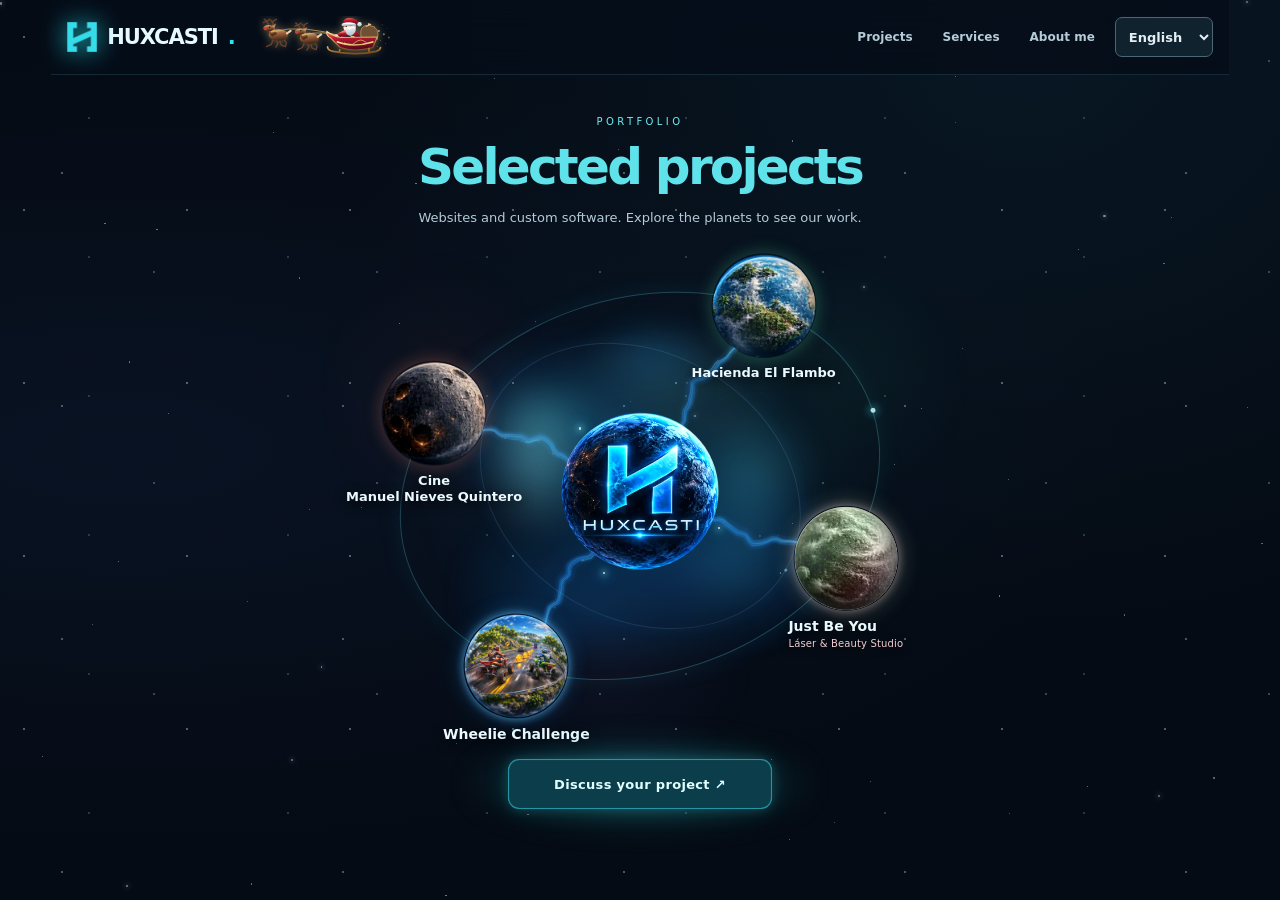
==== commit e71e6fa4: "Enhance Santa sleigh with shaded artwork, galloping reindeer and golden trail" ====
--- a/index.html
+++ b/index.html
@@ -1933,11 +1933,18 @@
 #fallback .focus-cine .hx-cine-cover img{width:100%;height:100%;max-width:none;max-height:none;object-fit:contain;-webkit-mask-image:none;mask-image:none}
 
 /* Seasonal Santa sleigh in the header gap */
+#fallback .hx-reindeer-leg{transform-box:fill-box;transform-origin:50% 0;animation:hx-reindeer-gallop .42s ease-in-out infinite alternate}
+#fallback .hx-reindeer-alt{animation-delay:-.42s}
+#fallback .hx-santa-sparks{animation:hx-spark-glimmer .9s ease-in-out infinite alternate}
+@keyframes hx-reindeer-gallop{from{transform:rotate(-19deg)}to{transform:rotate(23deg)}}
+@keyframes hx-spark-glimmer{from{opacity:.25}to{opacity:1}}
+@media(prefers-reduced-motion:reduce){#fallback .hx-santa-lane *{animation:none!important}}
+body.hx-page-inactive #fallback .hx-santa-lane *{animation-play-state:paused!important}
 #fallback .hx-site-header .hx-santa-lane{position:relative;flex:1 1 0;min-width:0;height:42px;overflow:hidden;pointer-events:none;isolation:isolate}
 #fallback .hx-site-header .hx-site-nav{flex:0 0 auto;margin-left:0}
-#fallback .hx-santa-flight{position:absolute;left:0;top:0;width:min(100%,100px);height:42px;animation:hx-santa-arrive 12s linear infinite;filter:drop-shadow(0 0 4px #ffd88b66)}
+#fallback .hx-santa-flight{position:absolute;left:0;top:0;width:min(100%,145px);height:42px;animation:hx-santa-arrive 16s linear infinite;filter:drop-shadow(0 0 4px #ffd88b66)}
 #fallback .hx-santa-flight svg{width:100%;height:100%}
-@keyframes hx-santa-arrive{0%{left:100%;transform:translateY(-24px) rotate(-12deg);opacity:0}8%{opacity:1}38%{left:0;transform:translateY(3px) rotate(0);opacity:1}55%{left:0;transform:translateY(3px);opacity:1}75%,100%{left:-100px;transform:translateY(-18px) rotate(12deg);opacity:0}}
+@keyframes hx-santa-arrive{0%{left:100%;transform:translateY(-24px) rotate(-12deg);opacity:0}8%{opacity:1}38%{left:0;transform:translateY(3px) rotate(0);opacity:1}55%{left:0;transform:translateY(3px);opacity:1}75%,100%{left:-145px;transform:translateY(-18px) rotate(12deg);opacity:0}}
 @media(max-width:700px){#fallback .hx-site-header .hx-santa-lane{height:34px}#fallback .hx-santa-flight{height:34px}}
 @media(max-width:350px){#fallback .hx-santa-lane{display:none}#fallback .hx-site-header .hx-site-nav{margin-left:auto}}
 @media(prefers-reduced-motion:reduce){#fallback .hx-santa-flight{animation:none;left:0}}
@@ -2031,13 +2038,7 @@
   <div class="hx-stars-depth" aria-hidden="true"><span class="hx-shooting-star"></span><span class="hx-shooting-star"></span></div>
   <div id="inicio" class="f-head hx-site-header">
     <div class="f-brand"><img src="[data-uri]" alt="">HUXCASTI<span style="color:#2ae5ef">.</span></div>
-    <div class="hx-santa-lane" aria-hidden="true"><div class="hx-santa-flight"><svg viewBox="0 0 150 58" xmlns="http://www.w3.org/2000/svg" focusable="false">
-<g fill="#ffe3a1"><circle cx="139" cy="19" r="2"/><circle cx="145" cy="30" r="1.3"/><path d="M130 5v8m-4-4h8" stroke="#ffe3a1" stroke-width="1.4"/></g>
-<g stroke="#c48b54" stroke-width="3" stroke-linecap="round" fill="none"><path d="M22 34l-7 14m13-13 5 12m12-13-5 14m10-15 8 11"/><path d="M15 16l-3-10m3 6 5-5m-7 4-6-3m14 8 3-10m-2 5 6-3"/></g>
-<ellipse cx="34" cy="29" rx="19" ry="10" fill="#a76b42"/><path d="M20 30L12 17l9-3 11 13" fill="#b98050"/><ellipse cx="13" cy="18" rx="10" ry="6" fill="#bc895c"/><circle cx="5" cy="19" r="3" fill="#f34c48"/><circle cx="14" cy="16" r="1.5" fill="#20171b"/><path d="M48 25l9-5" stroke="#f1d0a0" stroke-width="4" stroke-linecap="round"/><path d="M24 24Q52 15 83 30" fill="none" stroke="#f4ce78" stroke-width="1.5"/>
-<path d="M73 35Q65 33 65 25Q74 30 84 30H132L125 45H85Q76 44 73 35" fill="#c72c39" stroke="#f8c36a" stroke-width="2"/><path d="M78 48h49q9 0 10-6M87 43v5m33-5v5" fill="none" stroke="#f8c36a" stroke-width="2.5" stroke-linecap="round"/>
-<path d="M112 30Q108 15 122 16Q136 18 133 33Z" fill="#36836b"/><path d="M85 32Q78 18 94 18Q107 18 108 32" fill="#e23c49"/><circle cx="94" cy="15" r="10" fill="#ffd0aa"/><path d="M83 16Q94 21 104 14Q105 29 94 29Q83 27 83 16" fill="#fff"/><path d="M83 11Q86-3 103 6L108 12Z" fill="#e23c49"/><path d="M83 12h22" stroke="#fff" stroke-width="4" stroke-linecap="round"/><circle cx="108" cy="12" r="3.5" fill="#fff"/><circle cx="89" cy="15" r="1.2" fill="#25212a"/><path d="M86 25l-8 3" stroke="#e23c49" stroke-width="6" stroke-linecap="round"/><circle cx="77" cy="28" r="3" fill="#fff"/>
-</svg></div></div>
+    <div class="hx-santa-lane" aria-hidden="true"><div class="hx-santa-flight"><svg viewBox="0 0 240 76" xmlns="http://www.w3.org/2000/svg" focusable="false"><defs><linearGradient id="hx-fur" x2=".2" y2="1"><stop stop-color="#e0b48b"/><stop offset=".45" stop-color="#9b6038"/><stop offset="1" stop-color="#432719"/></linearGradient><linearGradient id="hx-red" x2=".2" y2="1"><stop stop-color="#ff8175"/><stop offset=".35" stop-color="#c51c31"/><stop offset="1" stop-color="#54091b"/></linearGradient><linearGradient id="hx-gold" x2=".2" y2="1"><stop stop-color="#fff0b1"/><stop offset=".5" stop-color="#d6a24b"/><stop offset="1" stop-color="#82501b"/></linearGradient><radialGradient id="hx-face"><stop stop-color="#ffe3c8"/><stop offset="1" stop-color="#d68e69"/></radialGradient><linearGradient id="hx-beard" x2=".3" y2="1"><stop stop-color="#fff"/><stop offset="1" stop-color="#b5c6d2"/></linearGradient></defs><g class="hx-santa-sparks" fill="#ffe3a1"><circle cx="195" cy="15" r="1.8" opacity="1"/><circle cx="198" cy="32" r="0.8" opacity="0.945"/><circle cx="201" cy="49" r="0.8" opacity="0.89"/><circle cx="204" cy="21" r="1.8" opacity="0.835"/><circle cx="207" cy="38" r="0.8" opacity="0.78"/><circle cx="210" cy="55" r="0.8" opacity="0.725"/><circle cx="213" cy="27" r="1.8" opacity="0.6699999999999999"/><circle cx="216" cy="44" r="0.8" opacity="0.615"/><circle cx="219" cy="16" r="0.8" opacity="0.56"/><circle cx="222" cy="33" r="1.8" opacity="0.505"/><circle cx="225" cy="50" r="0.8" opacity="0.44999999999999996"/><circle cx="228" cy="22" r="0.8" opacity="0.395"/><circle cx="231" cy="39" r="1.8" opacity="0.33999999999999997"/></g><g transform="translate(1 5) scale(0.95)"><g stroke="#68432e" stroke-width="2.6" fill="none" stroke-linecap="round"><path d="M15 17L10 5 5 1M10 5l5-4M10 5l-7 2M20 16l2-12 6-3M22 8l-5-5"/><g class="hx-reindeer-leg"><path d="M23 37l-5 12-9 4m24-15 4 12 8 3"/></g><g class="hx-reindeer-leg hx-reindeer-alt"><path d="M25 37l6 10-4 7m13-17 7 9-2 7"/></g></g><ellipse cx="32" cy="31" rx="19" ry="11" fill="url(#hx-fur)"/><path d="M20 34Q12 28 12 17L22 14 29 29" fill="url(#hx-fur)"/><ellipse cx="13" cy="18" rx="10" ry="6" fill="url(#hx-fur)"/><path d="M19 14l8-5-3 9" fill="#b98b62"/><circle cx="7" cy="19" r="3" fill="#d33d35"/><circle cx="15" cy="16" r="1.5" fill="#211914"/><path d="M17 25l9-3" stroke="#d9ac55" stroke-width="3"/><path d="M48 28l7-5" stroke="#e8d0ac" stroke-width="4" stroke-linecap="round"/></g><g transform="translate(58 12) scale(0.92)"><g stroke="#68432e" stroke-width="2.6" fill="none" stroke-linecap="round"><path d="M15 17L10 5 5 1M10 5l5-4M10 5l-7 2M20 16l2-12 6-3M22 8l-5-5"/><g class="hx-reindeer-leg"><path d="M23 37l-5 12-9 4m24-15 4 12 8 3"/></g><g class="hx-reindeer-leg hx-reindeer-alt"><path d="M25 37l6 10-4 7m13-17 7 9-2 7"/></g></g><ellipse cx="32" cy="31" rx="19" ry="11" fill="url(#hx-fur)"/><path d="M20 34Q12 28 12 17L22 14 29 29" fill="url(#hx-fur)"/><ellipse cx="13" cy="18" rx="10" ry="6" fill="url(#hx-fur)"/><path d="M19 14l8-5-3 9" fill="#b98b62"/><circle cx="7" cy="19" r="3" fill="#d33d35"/><circle cx="15" cy="16" r="1.5" fill="#211914"/><path d="M17 25l9-3" stroke="#d9ac55" stroke-width="3"/><path d="M48 28l7-5" stroke="#e8d0ac" stroke-width="4" stroke-linecap="round"/></g><path d="M20 29Q75 13 151 39M76 35Q110 24 151 39" fill="none" stroke="#d9b56f" stroke-width="1.3"/><path d="M181 39Q176 15 196 17Q216 20 210 43" fill="#705034" stroke="#b38b58" stroke-width="1.5"/><path d="M189 19l10-4" stroke="#e4c18a" stroke-width="2"/><path d="M148 43Q142 25 158 24Q176 23 181 43" fill="url(#hx-red)"/><path d="M151 38l26 2" stroke="#292126" stroke-width="5"/><rect x="162" y="36" width="7" height="6" rx="1" fill="url(#hx-gold)"/><circle cx="160" cy="20" r="11" fill="url(#hx-face)"/><path d="M149 20Q154 25 171 18Q173 32 162 36Q150 33 149 20" fill="url(#hx-beard)"/><path d="M150 23q5-5 10 0q5-5 9-1" stroke="#fff" stroke-width="3" fill="none"/><path d="M148 16Q147 1 164 4Q173 4 178 15L166 12 166 17" fill="url(#hx-red)"/><path d="M148 16q10-4 21 0" stroke="url(#hx-beard)" stroke-width="5" stroke-linecap="round"/><circle cx="178" cy="15" r="4" fill="url(#hx-beard)"/><circle cx="154" cy="19" r="1.2" fill="#392821"/><path d="M150 30l-13 7" stroke="url(#hx-red)" stroke-width="8" stroke-linecap="round"/><circle cx="136" cy="37" r="4" fill="#e9edf0"/><path d="M126 40Q117 35 119 28Q129 36 144 39L210 38 202 57Q168 66 143 57Z" fill="url(#hx-red)" stroke="url(#hx-gold)" stroke-width="2"/><path d="M138 47Q166 58 202 47M142 61v5m53-7v7M130 64q-9-1-10-8m10 8q43 8 78 0q7-2 8-7" fill="none" stroke="url(#hx-gold)" stroke-width="3" stroke-linecap="round"/><path d="M150 48q10 9 20 0t20 0" fill="none" stroke="#f1ce80" stroke-width="1.2"/></svg></div></div>
 <nav class="hx-site-nav" aria-label="Navegación principal"><a href="#proyectos">Proyectos</a><a href="#servicios">Servicios</a><a href="perfil.html">Perfil</a></nav><hx-language></hx-language>
     
   </div>
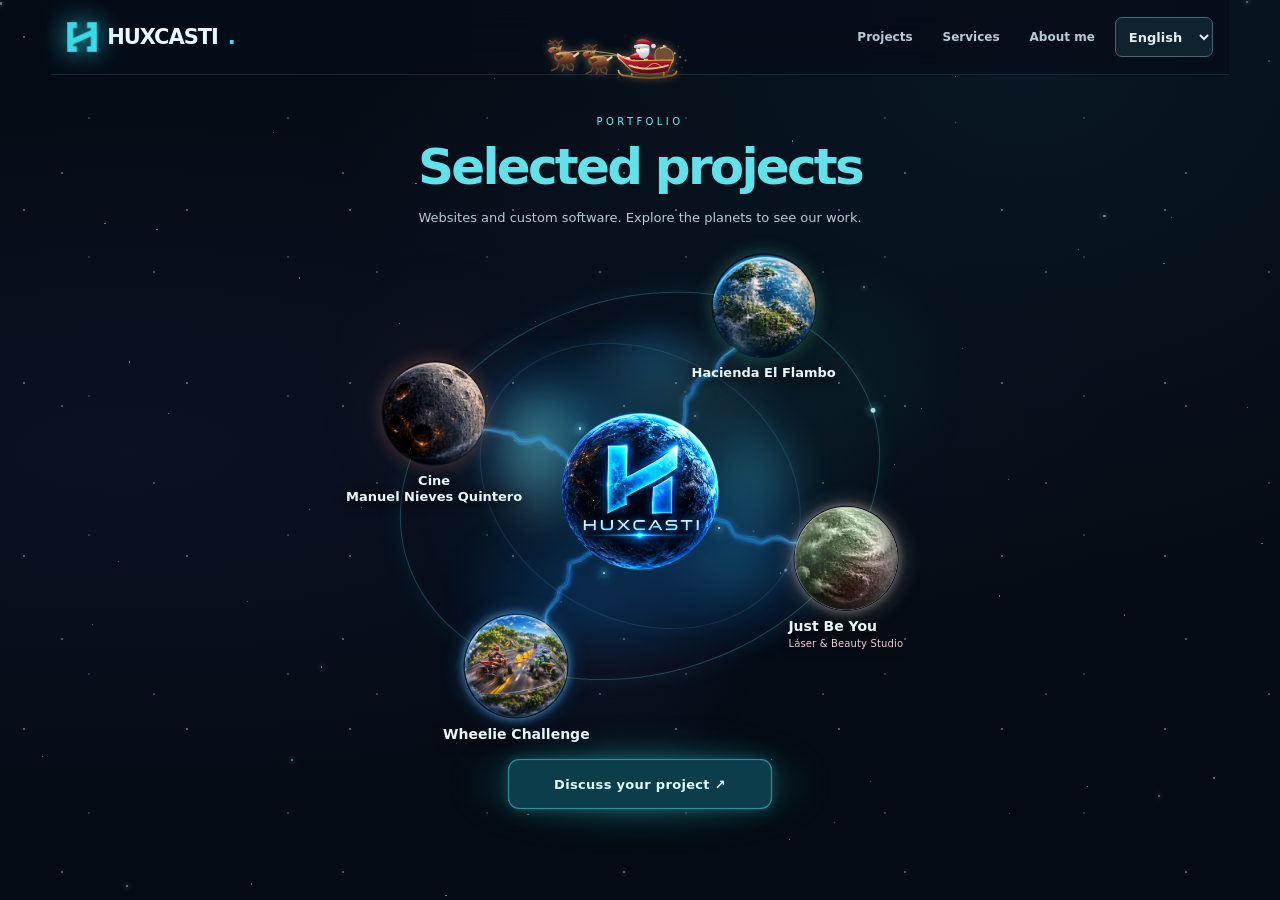
==== commit a2ebddd8: "Remove Santa clipping and animate diagonal arrival and departure with depth" ====
--- a/index.html
+++ b/index.html
@@ -1940,14 +1940,23 @@
 @keyframes hx-spark-glimmer{from{opacity:.25}to{opacity:1}}
 @media(prefers-reduced-motion:reduce){#fallback .hx-santa-lane *{animation:none!important}}
 body.hx-page-inactive #fallback .hx-santa-lane *{animation-play-state:paused!important}
-#fallback .hx-site-header .hx-santa-lane{position:relative;flex:1 1 0;min-width:0;height:42px;overflow:hidden;pointer-events:none;isolation:isolate}
+#fallback .hx-site-header .hx-santa-lane{position:relative;flex:1 1 0;min-width:0;height:42px;overflow:visible;pointer-events:none;z-index:3}
+#fallback .hx-site-header{overflow:visible}
 #fallback .hx-site-header .hx-site-nav{flex:0 0 auto;margin-left:0}
-#fallback .hx-santa-flight{position:absolute;left:0;top:0;width:min(100%,145px);height:42px;animation:hx-santa-arrive 16s linear infinite;filter:drop-shadow(0 0 4px #ffd88b66)}
-#fallback .hx-santa-flight svg{width:100%;height:100%}
-@keyframes hx-santa-arrive{0%{left:100%;transform:translateY(-24px) rotate(-12deg);opacity:0}8%{opacity:1}38%{left:0;transform:translateY(3px) rotate(0);opacity:1}55%{left:0;transform:translateY(3px);opacity:1}75%,100%{left:-145px;transform:translateY(-18px) rotate(12deg);opacity:0}}
-@media(max-width:700px){#fallback .hx-site-header .hx-santa-lane{height:34px}#fallback .hx-santa-flight{height:34px}}
-@media(max-width:350px){#fallback .hx-santa-lane{display:none}#fallback .hx-site-header .hx-site-nav{margin-left:auto}}
-@media(prefers-reduced-motion:reduce){#fallback .hx-santa-flight{animation:none;left:0}}
+#fallback .hx-santa-flight{position:absolute;left:50%;top:50%;width:145px;height:46px;overflow:visible;animation:hx-santa-arrive 16s infinite;filter:drop-shadow(0 0 4px #ffd88b66);will-change:transform,opacity;pointer-events:none}
+#fallback .hx-santa-flight svg{width:100%;height:100%;overflow:visible}
+@keyframes hx-santa-arrive{
+0%,5%{transform:translate(calc(-50% + 95px),-105px) scale(.35) rotate(-18deg);opacity:0}
+12%{transform:translate(calc(-50% + 65px),-70px) scale(.55) rotate(-15deg);opacity:.8}
+30%{transform:translate(-50%,-50%) scale(1) rotate(0);opacity:1;animation-timing-function:ease-in-out}
+42%{transform:translate(calc(-50% - 5px),calc(-50% - 4px)) scale(1) rotate(2deg);opacity:1}
+53%{transform:translate(-50%,-50%) scale(1) rotate(0);opacity:1;animation-timing-function:ease-in}
+68%{transform:translate(calc(-50% - 65px),-72px) scale(.55) rotate(18deg);opacity:.85}
+78%,100%{transform:translate(calc(-50% - 110px),-125px) scale(.2) rotate(22deg);opacity:0}
+}
+@media(max-width:700px){#fallback .hx-site-header .hx-santa-lane{height:34px}#fallback .hx-santa-flight{width:clamp(48px,17vw,76px);height:34px}}
+@media(max-width:350px){#fallback .hx-santa-flight{width:44px}}
+@media(prefers-reduced-motion:reduce){#fallback .hx-santa-flight{animation:none;transform:translate(-50%,-50%)}}
 body.hx-page-inactive #fallback .hx-santa-flight{animation-play-state:paused!important}
 
 </style>
